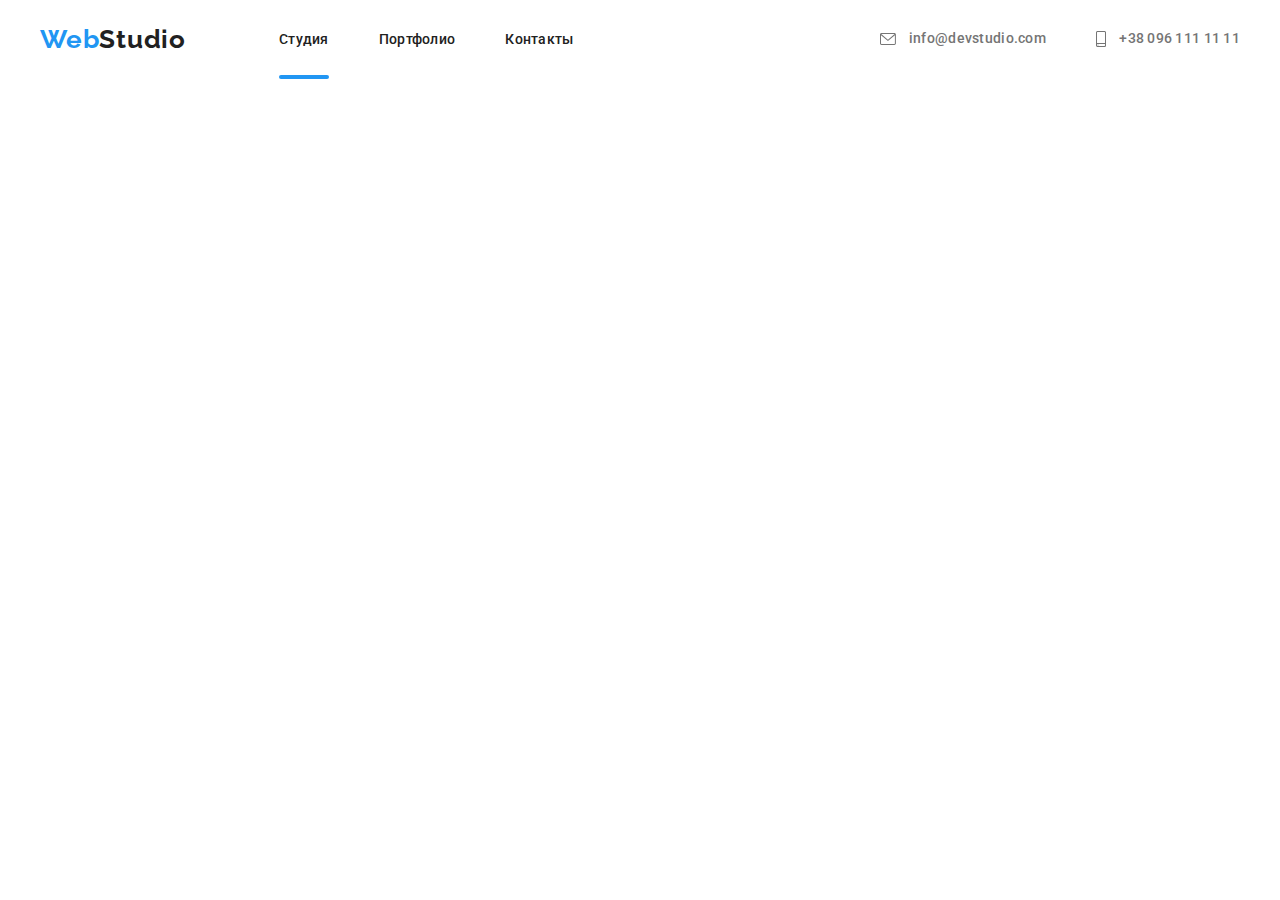
==== index.html @ f962532e "add components" ====
<!DOCTYPE html>
<html lang="en">

<head>
    <meta charset="UTF-8">
    <meta name="viewport" content="width=device-width, initial-scale=1.0">
    <link rel="stylesheet" href="./css/main.min.css">
    <link rel="preconnect" href="https://fonts.gstatic.com">
    <link
        href="https://fonts.googleapis.com/css2?family=Montserrat:wght@400;500;600;700;800&family=Roboto:wght@400;500;700&display=swap"
        rel="stylesheet">
    <link
        href="https://fonts.googleapis.com/css2?family=Montserrat:wght@400;500;600;700;800&family=Raleway:wght@700&family=Roboto:wght@400;500;700&display=swap"
        rel="stylesheet">
    <title>home-work-7</title>
</head>

<body>
    <header>
        <div class="header-box">
            <nav class="menu">
                <a class="logo-link list" href="#">
                    <span>Web</span><span class="header">Studio</span>
                </a>
                <ul class="nav-list list">
                    <li class="item curent"><a class="nav-item list curent" href="#">Студия</a></li>
                    <li class="item"><a class="nav-item list" href="./portfolio.html">Портфолио</a></li>
                    <li class="item"><a class="nav-item list" href="">Контакты</a></li>
                </ul>
            </nav>
            <address>
                <ul class="address list">
                    <li class="item">
                        <a class="address-item list " href="mailto:info@devstudio.com">
                            <svg class="icon-address mail">
                                <use href="./images/icons/symbol-defs.svg#icon-envelope"></use>
                            </svg>
                            info@devstudio.com
                        </a>
                    </li>
                    <li class="item">
                        <a class="address-item list" href="tel:+380961111111">
                            <svg class="icon-address tell">
                                <use href="./images/icons/symbol-defs.svg#icon-smartphone">
                                </use>
                            </svg>
                            +38 096 111 11 11 </a>
                    </li>
                </ul>
            </address>
        </div>
    </header>
    <main>
        <!--герой-->
        <!-- <section class="hero">
            <h1 class="hero-title">Эффективные решения <br>
                для вашего бизнеса</h1>
            <button class="hero-btn btn" data-modal-open>Заказать услугу</button>
            <div class="backdrop is-hidden" data-modal>
                <div class="modal">
                    <button class="close" data-modal-close>
                        <svg>
                            <use href="./images/icons/symbol-defs.svg#icon-close"></use>
                        </svg>
                    </button>
                    <div class="form-box">
                        <h2> Оставьте свои данные, мы вам перезвоним </h2>
                        <div class="inputs">
                            <form action=" " method="post">
                                <label class="intut-data" for="name">
                                    <span class="intyt-name-h">Имя</span>
                                    <input class="text-data" type="text" name="name" placeholder=" " id="name" />
                                    <svg class="form-icon" widht="18" height="18">
                                        <use href="./images/icons/symbol-defs.svg#icon-person-black"></use>
                                    </svg>
                                </label>
                                <label class="intut-data" for="phone">
                                    <span class="intyt-name-h">Телефон</span>
                                    <input class="text-data" type="tel" name="phone" placeholder=" " id="phone" />
                                    <svg class="form-icon" widht="18" height="18">
                                        <use href="./images/icons/symbol-defs.svg#icon-phone-black"></use>
                                    </svg>
                                </label>
                                <label class="intut-data" for="email">
                                    <span class="intyt-name-h">Почта</span>
                                    <input class="text-data" type="email" name="email" placeholder="" id="email" />
                                    <svg class="form-icon" widht="18" height="18">
                                        <use href="./images/icons/symbol-defs.svg#icon-email-black"></use>
                                    </svg>
                                </label>
                                <span class="intyt-name-h">Комментарий</span>
                                <textarea class="comment" name="comment" rows="5"
                                    placeholder="Введите текст"></textarea>
                        </div>
                        <div class="license">
                            <label for="contract">
                                <input class="checkbox-input" id="contract" name="contract" type="checkbox"
                                    value="contract" />
                                <svg class="checkbox-svg" widht="16" height="15">
                                    <use href=./images/icons/symbol-defs.svg#icon-checkbox></use>
                                </svg>
                                <span>Соглашаюсь с рассылкой и принимаю <a class="link-contract" href="#">Условия
                                        договора</a></span>
                            </label>
                        </div>
                        </form>
                    </div>
                    <button class="form-btn btn" type="submit">Отправить</button>
                </div>
            </div>
        </section> -->
        <!--Особенности-->
        <!-- <section class="advantages">
            <div class="container">
                <h2 class="visually-hidden"> Особенности</h2>
                <ul class="advantages-list list ">
                    <li class="advantages-item icon-antenna">
                        <h3>Внимание к деталям</h3>
                        <p>Идейные соображения, а также начало повседневной работы по формированию позиции.</p>
                    </li>
                    <li class="advantages-item icon-clock">
                        <h3>Пунктуальность</h3>
                        <p>Задача организации, в особенности же рамки и место обучения кадров влечет за собой.
                        </p>
                    </li>
                    <li class="advantages-item icon-diagram">
                        <h3>Планирование</h3>
                        <p>Равным образом консультация с широким активом в значительной степени обуславливает.
                        </p>
                    </li>
                    <li class="advantages-item icon-astronaut">
                        <h3>Современные технологии</h3>
                        <p>Значимость этих проблем настолько очевидна, что реализация плановых заданий.</p>
                    </li>
                </ul>
            </div>
        </section> -->
        <!--Чем мы занимаемся-->
        <!-- <section>
            <h2 class="section-h">Чем мы занимаемся</h2>
            <div class="container">
                <ul class="about-list list  ">
                    <li class="item">
                        <img src="./images/box1.jpg" width="370" alt="images1">
                        <div class="about-txt">
                            <h3>Десктопные приложения</h3>
                        </div>
                    </li>
                    <li class="item">
                        <img src="./images/box2.jpg" width="370" alt="images2">
                        <div class="about-txt">
                            <h3>Мобильные приложения</h3>
                        </div>
                    </li>
                    <li class="item">
                        <img src="./images/box3.jpg" width="370" alt="images3">
                        <div class="about-txt">
                            <h3>Дизайнерские решения</h3>
                        </div>
                    </li>
                </ul>
            </div>
        </section> -->
        <!-- наша команда -->
        <!-- <section class="team">
            <h2 class="section-h">Наша команда</h2>
            <div class="container">
                <ul class="team-list list">
                    <li class="team-card ">
                        <div class="trumb">
                            <img src="./images/img(6).jpg" alt="photo">
                        </div>
                        <div class="card-des">
                            <h3>Игорь Демьяненко</h3>
                            <p>Product Designer</p>
                            <ul class="social list">
                                <li class="social-item">
                                    <a class="social-link" href="#">
                                        <svg class="social-icon">
                                            <use href=" ./images/icons/symbol-defs.svg#icon-insta">
                                            </use>
                                        </svg>
                                    </a>
                                </li>
                                <li class="social-item">
                                    <a class="social-link" href="#">
                                        <svg class="social-icon" width="20" height="20">
                                            <use href=" ./images/icons/symbol-defs.svg#icon-twitter">
                                            </use>
                                        </svg>
                                    </a>
                                </li>
                                <li class="social-item">
                                    <a class="social-link" href="#">
                                        <svg class="social-icon" width="20" height="20">
                                            <use href=" ./images/icons/symbol-defs.svg#icon-fb">
                                            </use>
                                        </svg>
                                    </a>
                                </li>
                                <li class="social-item">
                                    <a class="social-link" href="#">
                                        <svg class="social-icon" width="20" height="20">
                                            <use href="./images/icons/symbol-defs.svg#icon-in">
                                            </use>
                                        </svg>
                                    </a>
                                </li>
                            </ul>
                        </div>
                    </li>
                    <li class="team-card">
                        <div class="trumb">
                            <img src=" ./images/img(5).jpg " width="270" alt="photo">
                        </div>
                        <div class="card-des">
                            <h3>Ольга Репина</h3>
                            <p>Frontend Developer</p>
                            <ul class="social list">
                                <li class="social-item">
                                    <a class="social-link" href="#">
                                        <svg class="social-icon" width="20" height="20">
                                            <use href=" ./images/icons/symbol-defs.svg#icon-insta">
                                            </use>
                                        </svg>
                                    </a>
                                </li>
                                <li class="social-item">
                                    <a class="social-link" href="#">
                                        <svg class="social-icon" width="20" height="20">
                                            <use href="./images/icons/symbol-defs.svg#icon-twitter">
                                            </use>
                                        </svg>
                                    </a>
                                </li>
                                <li class="social-item">
                                    <a class="social-link" href="#">
                                        <svg class="social-icon" width="20" height="20">
                                            <use href="./images/icons/symbol-defs.svg#icon-fb">
                                            </use>
                                        </svg>
                                    </a>
                                </li>
                                <li class="social-item">
                                    <a class="social-link" href="#">
                                        <svg class="social-icon" width="20" height="20">
                                            <use href=" ./images/icons/symbol-defs.svg#icon-in">
                                            </use>
                                        </svg>
                                    </a>
                                </li>
                            </ul>
                        </div>
                    </li>
                    <li class="team-card">
                        <div class="trumb">
                            <img src=" ./images/img(4).jpg" width="270" alt="photo">
                        </div>
                        <div class="card-des">
                            <h3>Николай Тарасов</h3>
                            <p>Marketing</p>
                            <ul class="social list">
                                <li class="social-item">
                                    <a class="social-link" href="#">
                                        <svg class="social-icon" width="20" height="20">
                                            <use href=" ./images/icons/symbol-defs.svg#icon-insta">
                                            </use>
                                        </svg>
                                    </a>
                                </li>
                                <li class="social-item">
                                    <a class="social-link" href="#">
                                        <svg class="social-icon" width="20" height="20">
                                            <use href="./images/icons/symbol-defs.svg#icon-twitter">
                                            </use>
                                        </svg>
                                    </a>
                                </li>
                                <li class="social-item">
                                    <a class="social-link" href="#">
                                        <svg class="social-icon" width="20" height="20">
                                            <use href="./images/icons/symbol-defs.svg#icon-fb">
                                            </use>
                                        </svg>
                                    </a>
                                </li>
                                <li class="social-item">
                                    <a class="social-link" href="#">
                                        <svg class="social-icon" width="20" height="20">
                                            <use href=" ./images/icons/symbol-defs.svg#icon-in">
                                            </use>
                                        </svg>
                                    </a>
                                </li>
                            </ul>
                        </div>
                    </li>
                    <li class="team-card">
                        <div class="trumb">
                            <img src=" ./images/img(3).jpg" width="270" alt="photo">
                        </div>
                        <div class="card-des">
                            <h3>Михаил Ермаков</h3>
                            <p>UI Designer</p>
                            <ul class="social list">
                                <li class="social-item">
                                    <a class="social-link" href="#">
                                        <svg class="social-icon" width="20" height="20">
                                            <use href=" ./images/icons/symbol-defs.svg#icon-insta">
                                            </use>
                                        </svg>
                                    </a>
                                </li>
                                <li class="social-item">
                                    <a class="social-link" href="#">
                                        <svg class="social-icon" width="20" height="20">
                                            <use href=" ./images/icons/symbol-defs.svg#icon-twitter">
                                            </use>
                                        </svg>
                                    </a>
                                </li>
                                <li class="social-item">
                                    <a class="social-link" href="#">
                                        <svg class="social-icon" width="20" height="20">
                                            <use href=" ./images/icons/symbol-defs.svg#icon-fb">
                                            </use>
                                        </svg>
                                    </a>
                                </li>
                                <li class="social-item">
                                    <a class="social-link" href="#">
                                        <svg class="social-icon" width="20" height="20">
                                            <use href=" ./images/icons/symbol-defs.svg#icon-in">
                                            </use>
                                        </svg>
                                    </a>
                                </li>
                            </ul>
                        </div>
                    </li>
                </ul>
            </div>
        </section>
        <section class="regular-clients">
            <h2>Постоянные клиенты</h2>
            <ul class="clients list">
                <li class="client">
                    <a class="clients-logo item" href=#>
                        <svg class="clients-icon" width="44.27" height="49.23">
                            <use href=" ./images/icons/symbol-defs.svg#icon-logo1" widht=""></use>
                        </svg>
                    </a>
                </li>
                <li class="client">
                    <a class="clients-logo item" href=#>
                        <svg class="clients-icon" width="40" height="52">
                            <use href=" ./images/icons/symbol-defs.svg#icon-logo2" widht=""></use>
                        </svg>
                    </a>
                </li>
                <li class="client">
                    <a class="clients-logo item" href=#>
                        <svg class="clients-icon" width="41" height="42.6">
                            <use href=" ./images/icons/symbol-defs.svg#icon-logo3" widht=""></use>
                        </svg>
                    </a>
                </li>
                <li class="client">
                    <a class=" clients-logo item" href=#>
                        <svg class="clients-icon" width="79.66" height="42.02">
                            <use href=" ./images/icons/symbol-defs.svg#icon-logo4" widht=""></use>
                        </svg>
                    </a>
                </li>
                <li class="client">
                    <a class=" clients-logo item" href=#>
                        <svg class="clients-icon" width="59" height="47">
                            <use href=" ./images/icons/symbol-defs.svg#icon-logo5" widht=""></use>
                        </svg>
                    </a>
                </li>
                <li class="client">
                    <a class=" clients-logo item" href=#>
                        <svg class="clients-icon" width="88.48" height="45.44">
                            <use href=" ./images/icons/symbol-defs.svg#icon-logo6" widht=""></use>
                        </svg>
                    </a>
                </li>
            </ul>
        </section> -->
    </main>
    <!-- <footer>
        <div class="content">
            <div class="logo-addres">
                <a class="logo-link footer-logo list" href="#">
                    <span>Web</span><span class="footer">Studio</span>
                </a>
                <address>
                    <ul class="contacts">
                        <li class="contacts-list list">г. Киев, пр-т Леси Украинки, 26</li>
                        <li class="contacts-list list">
                            <a class="contacts-item list" href="mailto:info@devstudio.com">info@devstudio.com
                            </a>
                        </li>
                        <li class="contacts-list list">
                            <a class="contacts-item list" href="tel:+380961111111"> +38 096 111 11 11 </a>
                        </li>
                    </ul>
                </address>
            </div>
            <div class="join">
                <h3 class="join-title">присоединяйтесь</h3>
                <ul class="social item">
                    <li class="social-item insta">
                        <a class="footer-icon" href="#">
                            <svg class="icon">
                                <use href=" ./images/icons/symbol-defs.svg#icon-insta">
                                </use>
                            </svg>
                        </a>
                    </li>
                    <li class="social-item twitter">
                        <a class="footer-icon" href="#">
                            <svg class="icon">
                                <use href=" ./images/icons/symbol-defs.svg#icon-twitter">
                                </use>
                            </svg>
                        </a>
                    </li>
                    <li class="social-item fb">
                        <a class="footer-icon" href="#">
                            <svg class="icon">
                                <use href=" ./images/icons/symbol-defs.svg#icon-fb">
                                </use>
                            </svg>
                        </a>
                    </li>
                    <li class="social-item in">
                        <a class="footer-icon" href="#">
                            <svg class="icon">
                                <use href=" ./images/icons/symbol-defs.svg#icon-in">
                                </use>
                            </svg>
                        </a>
                    </li>
                </ul>
            </div>
            <div class="subscription-form">
                <h3 class="subscription-h">Подпишитесь на рассылку</h3>
                <form class="subscription" action=" " method="post">
                    <label for="subscription" name="email">
                        <input class="subscription-input" type="email" name="email" placeholder="E-mail"
                            id="subscription">
                    </label>
                    <button class="subscription-btn btn" type="submit">
                        Отправить
                        <svg class="icon-send">
                            <use href="./images/icons/symbol-defs.svg#icon-send"></use>
                        </svg>
                    </button>
                </form>
            </div>
    </footer> -->


    <script src="./js/modal.js"></script>

</body>

</html>
---- css/main.min.css ----
/*! modern-normalize v1.0.0 | MIT License | https://github.com/sindresorhus/modern-normalize */*,*::before,*::after{-webkit-box-sizing:border-box;box-sizing:border-box}h1,h2,h3,p{padding:0;margin:0}:root{-moz-tab-size:4;-o-tab-size:4;tab-size:4}html{line-height:1.15;-webkit-text-size-adjust:100%}ul{margin:0;padding:0}a{margin:0;text-decoration:none}body{margin:0}body{font-family:system-ui,-apple-system,"Segoe UI",Roboto,Helvetica,Arial,sans-serif,"Apple Color Emoji","Segoe UI Emoji"}hr{height:0;color:inherit}abbr[title]{-webkit-text-decoration:underline dotted;text-decoration:underline dotted}b,strong{font-weight:bolder}code,kbd,samp,pre{font-family:ui-monospace, SFMono-Regular, Consolas, 'Liberation Mono', Menlo, monospace;font-size:1em}small{font-size:80%}sub,sup{font-size:75%;line-height:0;position:relative;vertical-align:baseline}sub{bottom:-0.25em}sup{top:-0.5em}table{text-indent:0;border-color:inherit}button,input,optgroup,select,textarea{font-family:inherit;font-size:100%;line-height:1.15;margin:0}button,select{text-transform:none}button,[type='button'],[type='reset'],[type='submit']{-webkit-appearance:button}::-moz-focus-inner{border-style:none;padding:0}:-moz-focusring{outline:1px dotted ButtonText}:-moz-ui-invalid{box-shadow:none}legend{padding:0}progress{vertical-align:baseline}::-webkit-inner-spin-button,::-webkit-outer-spin-button{height:auto}[type='search']{-webkit-appearance:textfield;outline-offset:-2px}::-webkit-search-decoration{-webkit-appearance:none}::-webkit-file-upload-button{-webkit-appearance:button;font:inherit}summary{display:list-item}.visually-hidden{position:absolute;width:1px;height:1px;margin:-1px;border:0;padding:0;white-space:nowrap;-webkit-clip-path:inset(100%);clip-path:inset(100%);clip:rect(0 0 0 0);overflow:hidden}@font-face{font-family:'Raleway', sans-serif;src:url('href="https://fonts.googleapis.com/css2?family=Raleway:wght@700&display=swap');font-style:normal;font-weight:700}@font-face{font-family:'Roboto', sans-serif;src:url("https://fonts.googleapis.com/css2?family=Roboto&display=swap");font-style:normal;font-weight:400}@font-face{font-family:'Roboto', sans-serif;src:url("https://fonts.googleapis.com/css2?family=Roboto:wght@700&display=swap");font-style:normal;font-weight:700}@font-face{font-family:'Roboto', sans-serif;src:url("https://fonts.googleapis.com/css2?family=Roboto:wght@900&display=swap");font-style:normal;font-weight:900}.logo-link{display:block;font-family:'Raleway', sans-serif;font-weight:700;font-size:26px;line-height:1.19;letter-spacing:0.03em}.header-box,.menu,.address li,.client,.clients-logo,.header-box-p{display:-webkit-box;display:-ms-flexbox;display:flex;-webkit-box-align:center;-ms-flex-align:center;align-items:center}.hero .hero-btn,.subscription-btn{font:roboto;background-color:#2196F3;color:#fff;border:1px solid #2196F3;border-radius:4px;padding:10px 32px;height:50px;-webkit-box-shadow:0px 4px 4px rgba(0,0,0,0.2);box-shadow:0px 4px 4px rgba(0,0,0,0.2);font-weight:bold;font-size:16px;line-height:1.875;letter-spacing:0.06em}.section-h,.regular-clients h2{font-family:Roboto;font-style:normal;font-weight:700;font-size:36px;line-height:1.167;letter-spacing:0.03em}.advantages-item h3,.about-txt h3,.subscription-h{font-family:Roboto;font-style:normal;font-weight:700;font-size:14px;line-height:1.143;letter-spacing:0.03em}.advantages-item p,.contacts,.contacts a{font-family:Roboto;font-weight:400;font-size:14px;line-height:1.72;letter-spacing:0.03em}.filter,.filter-btn.anchor{font-style:normal;font-weight:500;font-size:16px;line-height:1.625;letter-spacing:0.03em}.logo-link span{color:#2196F3}.logo-link .header{color:#212121;margin:0px}.footer-logo{margin-bottom:20px}.footer-logo .footer{color:#fff}body{color:#757575;font-family:'Roboto', sans-serif;list-style:none;text-decoration:none}.list,.nav-item{list-style:none;text-decoration:none}.container{display:-webkit-box;display:-ms-flexbox;display:flex;width:1200px;padding-right:15px;padding-left:15px;-webkit-box-pack:center;-ms-flex-pack:center;justify-content:center;margin:0 auto;padding-bottom:94px}.header-box{-webkit-box-pack:justify;-ms-flex-pack:justify;justify-content:space-between;width:1200px;margin:0 auto}.menu{-ms-flex-pack:distribute;justify-content:space-around}.nav-list{display:-webkit-box;display:-ms-flexbox;display:flex;margin-left:93px}.nav-list .item.curent ::after{content:"";width:inherit;height:4px;background:#2196F3;border-radius:2px;display:-webkit-box;display:-ms-flexbox;display:flex;margin-top:27px}.nav-list .item+.item{margin-left:50px}.nav-item{display:block;padding-top:32px;font-size:14px;font-weight:500;line-height:1.14;letter-spacing:0.02em;color:#212121;-webkit-transition-property:color;transition-property:color;-webkit-transition-duration:250ms;transition-duration:250ms;-webkit-transition-timing-function:cubic-bezier(0.4, 0, 0.2, 1);transition-timing-function:cubic-bezier(0.4, 0, 0.2, 1);-webkit-transition-delay:0;transition-delay:0}.nav-item:hover,.nav-item:focus{color:#2196F3}.address{display:-webkit-box;display:-ms-flexbox;display:flex;margin-left:auto}.address a{font-family:Roboto;font-style:normal;font-weight:500;font-size:14px;line-height:1.142px;letter-spacing:0.02em;color:#757575;-webkit-transition-property:color;transition-property:color;-webkit-transition-duration:250ms;transition-duration:250ms;-webkit-transition-timing-function:cubic-bezier(0.4, 0, 0.2, 1);transition-timing-function:cubic-bezier(0.4, 0, 0.2, 1);-webkit-transition-delay:0;transition-delay:0}.address .item:not(:last-child){margin-right:50px}.address-item:hover,.address-item:focus,.address-item:hover svg,.address-item:focus svg{color:#2196F3;fill:#2196F3}.icon-address{display:inline-block;vertical-align:middle;margin-right:10px;fill:#757575;-webkit-transition-property:color, -webkit-transform;transition-property:color, -webkit-transform;transition-property:color, transform;transition-property:color, transform, -webkit-transform;-webkit-transition-duration:250ms;transition-duration:250ms;-webkit-transition-timing-function:cubic-bezier(0.4, 0, 0.2, 1);transition-timing-function:cubic-bezier(0.4, 0, 0.2, 1);-webkit-transition-delay:0;transition-delay:0}.mail{width:16px;height:12px}.tell{width:10px;height:16px}.hero{text-align:center;justify-items:center;padding-top:200px;padding-bottom:200px;max-width:1600px;margin:0 auto;background-color:#2F303A;color:#fff;background-image:-webkit-gradient(linear, left top, right top, from(rgba(47,48,58,0.4)), to(rgba(47,48,58,0.4))),url(../images/hero.jpg);background-image:linear-gradient(to right, rgba(47,48,58,0.4), rgba(47,48,58,0.4)),url(../images/hero.jpg);background-repeat:no-repeat;background-size:cover;background-position:center}.hero-title{font-weight:900;font-size:44px;margin-bottom:30px;line-height:1.36;letter-spacing:0.06em;text-transform:uppercase}.hero .hero-btn{-webkit-transition-property:-webkit-box-shadow;transition-property:-webkit-box-shadow;transition-property:box-shadow;transition-property:box-shadow, -webkit-box-shadow;-webkit-transition-duration:250ms;transition-duration:250ms;-webkit-transition-timing-function:cubic-bezier(0.4, 0, 0.2, 1);transition-timing-function:cubic-bezier(0.4, 0, 0.2, 1);-webkit-transition-delay:0;transition-delay:0}.hero .hero-btn:focus,.hero .hero-btn:hover{font:roboto;background-color:#fff;color:#2196F3;border:1px solid #fff;cursor:pointer;-webkit-box-shadow:0px 4px 4px rgba(0,0,0,0.15);box-shadow:0px 4px 4px rgba(0,0,0,0.15)}.backdrop{position:fixed;top:0%;left:0%;width:100%;height:100%;background-color:rgba(0,0,0,0.2)}.backdrop.is-hidden{opacity:0;pointer-events:none}.modal{position:absolute;top:50%;left:50%;-webkit-transform:translate(-50%, -50%);transform:translate(-50%, -50%);width:528px;height:581px;background-color:#fff}.close{display:-webkit-box;display:-ms-flexbox;display:flex;width:30px;height:30px;margin-top:8px;margin-right:8px;margin-left:auto;border:1px solid #F5F4FA;border-radius:50%;background-color:transparent}.close svg{-webkit-box-pack:center;-ms-flex-pack:center;justify-content:center;margin:auto;width:16px;height:16px;fill:#2F303A}.close:hover svg,.close:focus svg{fill:#2196F3;cursor:pointer}.form-box h2{text-align:center;color:#212121;font-size:20px;line-height:1.15}.form-box{margin-top:2px;margin-right:40px;margin-bottom:30px;margin-left:40px;color:#757575}.inputs{margin-top:22px;margin-bottom:10px}.intut-data{display:-webkit-box;display:-ms-flexbox;display:flex;-webkit-box-orient:vertical;-webkit-box-direction:normal;-ms-flex-direction:column;flex-direction:column;margin-bottom:10px;position:relative}.intut-data svg{position:absolute;fill:#212121;bottom:13.5px;left:12px;width:18px;height:18px}.intyt-name-h{display:block;text-align:start;margin-bottom:4px;font-size:12px;line-height:1.167;letter-spacing:0.01em}.text-data{padding-top:12px;padding-bottom:12px;padding-left:42px;cursor:pointer;font-size:16px;border:1px solid rgba(33,33,33,0.2);border-radius:4px;-webkit-transition-duration:250ms;transition-duration:250ms;-webkit-transition-timing-function:cubic-bezier(0.4, 0, 0.2, 1);transition-timing-function:cubic-bezier(0.4, 0, 0.2, 1)}.text-data:focus,.text-data:hover,.comment:focus,.comment:hover{border-color:#2196F3;outline:none;cursor:pointer;-webkit-transition-duration:250ms;transition-duration:250ms;-webkit-transition-timing-function:cubic-bezier(0.4, 0, 0.2, 1);transition-timing-function:cubic-bezier(0.4, 0, 0.2, 1)}.text-data:focus+.form-icon{fill:#2196F3}.comment{cursor:pointer;font-size:16px;border:1px solid rgba(33,33,33,0.2);border-radius:4px;color:#757575;width:448px;padding:12px 16px;resize:none;-webkit-transition-duration:250ms;transition-duration:250ms;-webkit-transition-timing-function:cubic-bezier(0.4, 0, 0.2, 1);transition-timing-function:cubic-bezier(0.4, 0, 0.2, 1)}.licenz{color:#757575}.contract{-webkit-box-pack:start;-ms-flex-pack:start;justify-content:start;font-size:14px;line-height:1.714;letter-spacing:0.03em}.checkbox-input{-webkit-appearance:none;-moz-appearance:none;appearance:none;position:absolute}.link-contract{color:#2196F3;-webkit-text-decoration-color:#2196F3;text-decoration-color:#2196F3}.checkbox-svg{display:inline-block;width:15px;height:15px}.checkbox-input:checked+.checkbox-svg{background-color:#2196F3;border-color:transparent}.form-btn{padding:10px 55px;font-weight:bold;font-size:16px;line-height:1.875;color:#fff;background-color:#2196F3;border-color:#2196F3;-webkit-box-shadow:0px 4px 4px rgba(0,0,0,0.15);box-shadow:0px 4px 4px rgba(0,0,0,0.15);border-radius:4px}.advantages{margin-left:auto;margin-right:auto;padding-top:94px;padding-bottom:94px}.advantages-list{display:-webkit-box;display:-ms-flexbox;display:flex;-ms-flex-pack:distribute;justify-content:space-around}.advantages-list li:not(:last-child){margin-right:30px}.advantages-item{display:block}.advantages-item h3{text-transform:uppercase;color:#212121;margin:0;margin-bottom:10px}.advantages-item p{margin:0}.advantages-item::before{display:block;height:120px;content:'';background:#F5F4FA;background-repeat:no-repeat;background-size:contain;background-position:center;border-radius:4px;margin-bottom:30px;background-size:70px}.icon-antenna::before{background-image:url(../images/icons/antenna.svg)}.icon-clock::before{background-image:url(../images/icons/clock.svg)}.icon-diagram::before{background-image:url(../images/icons/diagram.svg)}.icon-astronaut::before{background-image:url(../images/icons/astronaut.svg)}.section-h{text-align:center;color:#212121}.about-list{display:-webkit-box;display:-ms-flexbox;display:flex}.about-list .item{position:relative}.about-list .item:not(:last-child){margin-right:30px}.about-txt{display:-webkit-box;display:-ms-flexbox;display:flex;position:absolute;-webkit-box-align:center;-ms-flex-align:center;align-items:center;background:rgba(47,48,58,0.8);bottom:0px;right:0;-webkit-transform:translateY(-4px);transform:translateY(-4px);width:100%;height:70px;-webkit-box-pack:center;-ms-flex-pack:center;justify-content:center;color:#fff}.about-txt h3{display:block;width:100%;text-align:center;text-transform:uppercase}.team{background-color:#F5F4FA;padding-top:94px}.team-list{display:-webkit-box;display:-ms-flexbox;display:flex}.team-card{width:270px;margin-right:30px;background-color:#fff;-webkit-box-shadow:0px 1px 3px rgba(0,0,0,0.12),0px 1px 1px rgba(0,0,0,0.14),0px 2px 1px rgba(0,0,0,0.2);box-shadow:0px 1px 3px rgba(0,0,0,0.12),0px 1px 1px rgba(0,0,0,0.14),0px 2px 1px rgba(0,0,0,0.2);border-radius:5px}.trumb{position:relative;height:260px;width:100%}.trumb>img{display:block;width:100%;height:100%;margin:0px}.card-des>h3{font-weight:500;font-size:16px;line-height:1.187;letter-spacing:0.03em;color:#212121;margin:0;margin-bottom:10px;text-align:center}.card-des p{font-size:16px;line-height:1.1875;text-align:center;letter-spacing:0.03em;color:#757575}.card-des{border-right:1px solid 3 transparent;padding-top:30px;border-bottom:1px solid transparent;border-left:1px solid transparent;border-right:1px solid transparent;border-radius:5px}.social{list-style:none;display:-webkit-box;display:-ms-flexbox;display:flex;margin:16px 32px 30px 32px}.social-item{display:-webkit-box;display:-ms-flexbox;display:flex}.social-link{display:-webkit-box;display:-ms-flexbox;display:flex;-webkit-box-pack:center;-ms-flex-pack:center;justify-content:center;-webkit-box-align:center;-ms-flex-align:center;align-items:center;width:44px;height:44px;border-radius:50%;background:#fff;margin-right:10px;-webkit-transition-property:background;transition-property:background;-webkit-transition-duration:250ms;transition-duration:250ms;-webkit-transition-timing-function:cubic-bezier(0.4, 0, 0.2, 1);transition-timing-function:cubic-bezier(0.4, 0, 0.2, 1);-webkit-transition-delay:0;transition-delay:0}.social-icon{display:block;-webkit-box-align:center;-ms-flex-align:center;align-items:center;height:20px;width:20px;fill:#AFB1B8;background-position:center}.social-link:hover,.social-link:focus,.social-link:hover svg,.social-link:focus svg{background:#2196F3;fill:#fff}.regular-clients{width:1200px;padding-right:15px;padding-left:15px;padding-top:94px;-webkit-box-pack:center;-ms-flex-pack:center;justify-content:center;margin:0 auto;padding-bottom:94px}.regular-clients h2{line-height:1.1719;text-align:center;color:#212121;margin-bottom:50px}.clients{display:-webkit-box;display:-ms-flexbox;display:flex}.client{-webkit-box-pack:center;-ms-flex-pack:center;justify-content:center;width:calc((100% - 150px) / 6);height:90px;border:1px solid #AFB1B8;border-radius:4px;margin-right:30px}.client :last-child{margin-right:0px}.clients-logo{-webkit-box-pack:center;-ms-flex-pack:center;justify-content:center;width:170px;height:90px;fill:#AFB1B8;-webkit-transition-property:fill;transition-property:fill;-webkit-transition-duration:250ms;transition-duration:250ms;-webkit-transition-timing-function:cubic-bezier(0.4, 0, 0.2, 1);transition-timing-function:cubic-bezier(0.4, 0, 0.2, 1);-webkit-transition-delay:0;transition-delay:0}.client:hover,.client:focus,.client:hover svg,.client:focus svg{border-color:#2196F3;fill:#2196F3}footer{background-color:#2F303A}.content{display:-webkit-box;display:-ms-flexbox;display:flex;width:1200px;padding:0 15px;margin:0 auto;-ms-flex-pack:distribute;justify-content:space-around;-webkit-box-align:baseline;-ms-flex-align:baseline;align-items:baseline}.logo-addres{display:block;padding-top:50px}.contacts{color:#fff;font-style:normal;padding-bottom:60px}.contacts a{color:rgba(255,255,255,0.6);font-style:normal;margin-bottom:9px}.contacts-list{margin-bottom:9px}.address-item :last-child{margin-bottom:0px}.join{-ms-flex-pack:distribute;justify-content:space-around;-webkit-box-align:left;-ms-flex-align:left;align-items:left}.join-title{text-align:center;font-family:Roboto;font-style:normal;font-weight:bold;font-size:14px;line-height:1.1429;letter-spacing:0.03em;text-transform:uppercase;color:#fff;margin-bottom:20px}.join .social{list-style:none;display:-webkit-box;display:-ms-flexbox;display:flex;-ms-flex-pack:distribute;justify-content:space-around}.footer-icon{display:-webkit-box;display:-ms-flexbox;display:flex;-webkit-box-pack:center;-ms-flex-pack:center;justify-content:center;-webkit-box-align:center;-ms-flex-align:center;align-items:center;width:44px;height:44px;border-radius:50%;background-color:rgba(255,255,255,0.1);margin-right:10px;-webkit-transition-property:background;transition-property:background;-webkit-transition-duration:250ms;transition-duration:250ms;-webkit-transition-timing-function:cubic-bezier(0.4, 0, 0.2, 1);transition-timing-function:cubic-bezier(0.4, 0, 0.2, 1);-webkit-transition-delay:0;transition-delay:0}.footer-icon:hover,.footer-icon:focus{background:#2196F3}.icon{width:20px;height:20px;display:-webkit-box;display:-ms-flexbox;display:flex;fill:#fff}.subscription-form{display:block}.subscription{display:-webkit-box;display:-ms-flexbox;display:flex;position:relative}.subscription-h{text-transform:uppercase;margin-bottom:20px;color:#fff}.subscription-input{display:-webkit-box;display:-ms-flexbox;display:flex;width:358px;height:50px;margin-right:12px;padding-left:16px;background-color:#2F303A;font-weight:normal;font-size:16px;line-height:20px;color:rgba(255,255,255,0.6);border:1px solid rgba(255,255,255,0.3);-webkit-box-sizing:border-box;box-sizing:border-box;-webkit-filter:drop-shadow(0px 4px 4px rgba(0,0,0,0.15));filter:drop-shadow(0px 4px 4px rgba(0,0,0,0.15));border-radius:4px}.subscription-btn{display:-webkit-inline-box;display:-ms-inline-flexbox;display:inline-flex;text-align:center;padding-left:28px;padding-right:28px;-webkit-box-shadow:0px 4px 4px rgba(0,0,0,0.15);box-shadow:0px 4px 4px rgba(0,0,0,0.15)}.icon-send{width:24px;height:24px;margin-left:10px}.header-box-p{-webkit-box-pack:justify;-ms-flex-pack:justify;justify-content:space-between;width:1200px;border-bottom:1px solid #F5F4FA;margin:0 auto}.portfolio{display:-webkit-box;display:-ms-flexbox;display:flex;-webkit-box-pack:center;-ms-flex-pack:center;justify-content:center;width:1200px;padding-top:94px;padding-bottom:94px;margin:0 auto;-ms-flex-wrap:wrap;flex-wrap:wrap}.filter{display:-webkit-box;display:-ms-flexbox;display:flex;-webkit-box-pack:center;-ms-flex-pack:center;justify-content:center;margin-bottom:34px;color:#212121}.filter-item{display:block;margin-right:8px;border-radius:4px;color:#212121;background-color:#F5F4FA}.filter-btn.anchor{color:#212121;background-color:#F5F4FA;border:1px solid #F5F4FA;border-radius:4px;padding:6px 22px;text-align:center}.filter-btn:hover,.filter-btn:focus{color:#fff;background-color:#2196F3;border:1px solid #2196F3;cursor:pointer;-webkit-box-shadow:0px 4px 4px rgba(0,0,0,0.15);box-shadow:0px 4px 4px rgba(0,0,0,0.15)}.filter .filter-btn :not(:last-child){margin-right:8px}.examples{display:-webkit-box;display:-ms-flexbox;display:flex;-ms-flex-wrap:wrap;flex-wrap:wrap;margin-right:auto;margin-left:auto;width:1200px;padding-top:34px;padding-bottom:94px}.examples .examples-card:not(:nth-child(3n)){margin-right:30px}.examples .examples-card:nth-child(n+3){margin-bottom:30px}.examples-card{display:block;position:relative;width:370px;margin-bottom:30px;border:1px solid #F5F4FA}.examples-card:hover,.examples-card:focus{-webkit-box-shadow:0px 1px 1px rgba(0,0,0,0.12),0px 4px 4px rgba(0,0,0,0.06),1px 4px 6px rgba(0,0,0,0.16);box-shadow:0px 1px 1px rgba(0,0,0,0.12),0px 4px 4px rgba(0,0,0,0.06),1px 4px 6px rgba(0,0,0,0.16)}.examples-photo{position:relative;overflow:hidden}.card-txt{padding-top:20px;padding-bottom:20px;padding-right:24px;padding-left:24px}.card-txt h3{font-weight:700;font-size:18px;line-height:2;letter-spacing:0.06em;color:#212121}.card-link{font-weight:400;font-size:16px;line-height:1.875;letter-spacing:0.03em;color:#757575}.overlay{position:absolute;display:-webkit-box;display:-ms-flexbox;display:flex;width:100%;height:100%;top:0%;left:0%;text-align:center;opacity:0;padding:63px 24px;background-color:#2196F3;color:#fff;font-size:18px;line-height:1.56;letter-spacing:0.03em;-webkit-transform:translateY(100%);transform:translateY(100%);-webkit-transition:-webkit-transform 250ms cubic-bezier(0.4, 0, 0.2, 1);transition:-webkit-transform 250ms cubic-bezier(0.4, 0, 0.2, 1);transition:transform 250ms cubic-bezier(0.4, 0, 0.2, 1);transition:transform 250ms cubic-bezier(0.4, 0, 0.2, 1), -webkit-transform 250ms cubic-bezier(0.4, 0, 0.2, 1)}.examples-card:hover .overlay{opacity:1;-webkit-transform:translateY(0);transform:translateY(0)}
/*# sourceMappingURL=main.min.css.map */
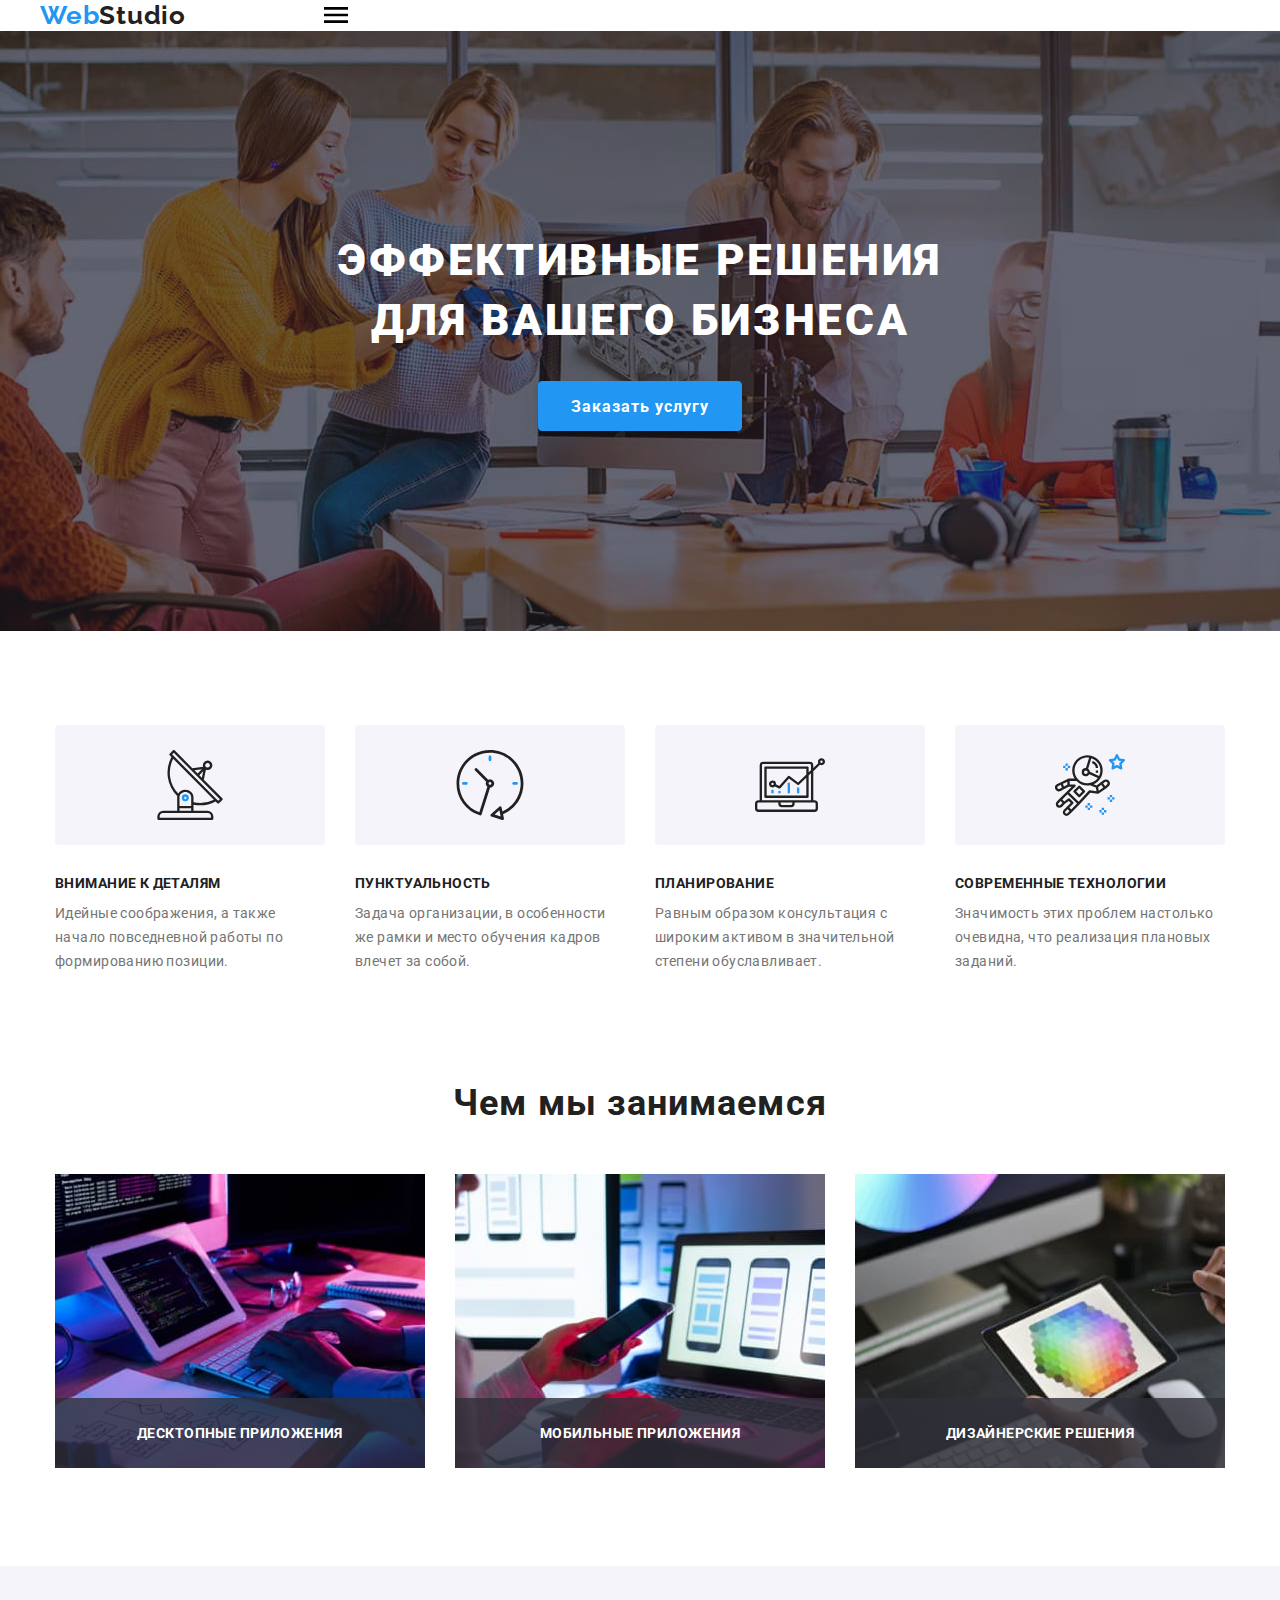
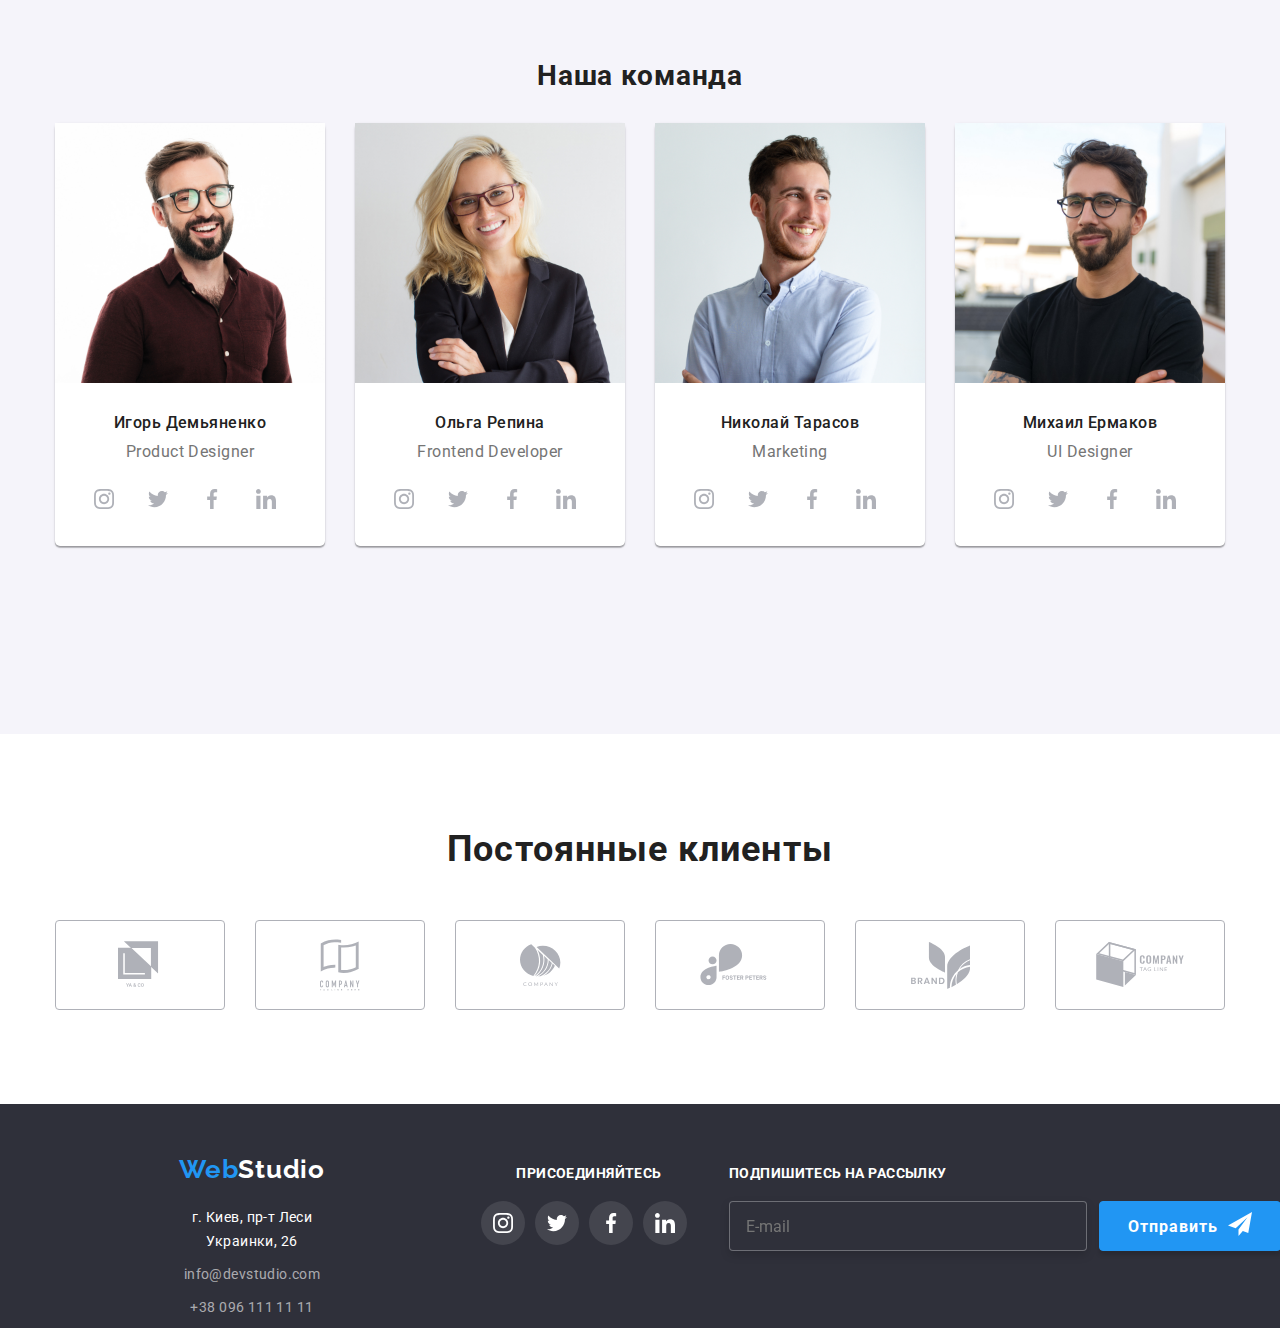
==== commit 5803640a: "adapted studio sections" ====
--- a/index.html
+++ b/index.html
@@ -22,41 +22,51 @@
                 <a class="logo-link list" href="#">
                     <span>Web</span><span class="header">Studio</span>
                 </a>
-                <ul class="nav-list list">
-                    <li class="item curent"><a class="nav-item list curent" href="#">Студия</a></li>
-                    <li class="item"><a class="nav-item list" href="./portfolio.html">Портфолио</a></li>
-                    <li class="item"><a class="nav-item list" href="">Контакты</a></li>
-                </ul>
+                <button type="button" class="menu-btn" aria-expanded="false" aria-controls="menu-container"
+                    data-menu-button>
+                    <svg widht="24" height="16" aria-label="Переключатель мобильного меню">
+                        <use class="icon-close" href="./images/icons/symbol-defs.svg#icon-close_24px"></use>
+                        <use class="icon-menu" href="./images/icons/symbol-defs.svg#icon-menu_24px"></use>
+                    </svg>
+                </button>
+                <div class="menu-container" id="menu-container" data-menu>
+                    <ul class="nav-list list">
+                        <li class="item curent"><a class="nav-item list curent" href="#">Студия</a></li>
+                        <li class="item"><a class="nav-item list" href="./portfolio.html">Портфолио</a></li>
+                        <li class="item"><a class="nav-item list" href="">Контакты</a></li>
+                    </ul>
+                    <address>
+                        <ul class="address list">
+                            <li class="item">
+                                <a class="address-item list " href="mailto:info@devstudio.com">
+                                    <svg class="icon-address mail">
+                                        <use href="./images/icons/symbol-defs.svg#icon-envelope"></use>
+                                    </svg>
+                                    info@devstudio.com
+                                </a>
+                            </li>
+                            <li class="item">
+                                <a class="address-item list" href="tel:+380961111111">
+                                    <svg class="icon-address tell">
+                                        <use href="./images/icons/symbol-defs.svg#icon-smartphone">
+                                        </use>
+                                    </svg>
+                                    +38 096 111 11 11 </a>
+                            </li>
+                        </ul>
+                    </address>
+                </div>
             </nav>
-            <address>
-                <ul class="address list">
-                    <li class="item">
-                        <a class="address-item list " href="mailto:info@devstudio.com">
-                            <svg class="icon-address mail">
-                                <use href="./images/icons/symbol-defs.svg#icon-envelope"></use>
-                            </svg>
-                            info@devstudio.com
-                        </a>
-                    </li>
-                    <li class="item">
-                        <a class="address-item list" href="tel:+380961111111">
-                            <svg class="icon-address tell">
-                                <use href="./images/icons/symbol-defs.svg#icon-smartphone">
-                                </use>
-                            </svg>
-                            +38 096 111 11 11 </a>
-                    </li>
-                </ul>
-            </address>
         </div>
     </header>
     <main>
         <!--герой-->
-        <!-- <section class="hero">
-            <h1 class="hero-title">Эффективные решения <br>
+        <section class="hero">
+            <h1 class="hero-title">Эффективные решения
                 для вашего бизнеса</h1>
             <button class="hero-btn btn" data-modal-open>Заказать услугу</button>
-            <div class="backdrop is-hidden" data-modal>
+            <!-- modal -->
+            <!-- <div class="backdrop is-hidden" data-modal>
                 <div class="modal">
                     <button class="close" data-modal-close>
                         <svg>
@@ -107,10 +117,10 @@
                     </div>
                     <button class="form-btn btn" type="submit">Отправить</button>
                 </div>
-            </div>
-        </section> -->
+            </div> -->
+        </section>
         <!--Особенности-->
-        <!-- <section class="advantages">
+        <section class="advantages">
             <div class="container">
                 <h2 class="visually-hidden"> Особенности</h2>
                 <ul class="advantages-list list ">
@@ -134,9 +144,9 @@
                     </li>
                 </ul>
             </div>
-        </section> -->
+        </section>
         <!--Чем мы занимаемся-->
-        <!-- <section>
+        <section class="about-us">
             <h2 class="section-h">Чем мы занимаемся</h2>
             <div class="container">
                 <ul class="about-list list  ">
@@ -160,9 +170,9 @@
                     </li>
                 </ul>
             </div>
-        </section> -->
+        </section>
         <!-- наша команда -->
-        <!-- <section class="team">
+        <section class="team">
             <h2 class="section-h">Наша команда</h2>
             <div class="container">
                 <ul class="team-list list">
@@ -341,6 +351,7 @@
                 </ul>
             </div>
         </section>
+        <!-- Постоянные клиенты -->
         <section class="regular-clients">
             <h2>Постоянные клиенты</h2>
             <ul class="clients list">
@@ -387,9 +398,9 @@
                     </a>
                 </li>
             </ul>
-        </section> -->
+        </section>
     </main>
-    <!-- <footer>
+    <footer>
         <div class="content">
             <div class="logo-addres">
                 <a class="logo-link footer-logo list" href="#">
@@ -460,10 +471,12 @@
                     </button>
                 </form>
             </div>
-    </footer> -->
+        </div>
+    </footer>
 
 
     <script src="./js/modal.js"></script>
+    <script src="./js/menu.js"></script>
 
 </body>
 
--- a/css/main.min.css
+++ b/css/main.min.css
@@ -7,5 +7,5 @@
  sans-serif;src:url("https://fonts.googleapis.com/css2?family=Roboto&display=swap");font-style:normal;font-weight:400}@font-face{font-family:'Roboto',  sans-serif;src:url("https://fonts.googleapis.com/css2?family=Roboto:wght@700&display=swap");font-style:normal;font-weight:700}@font-face{font-family:'Roboto',  sans-serif;src:url("https://fonts.googleapis.com/css2?family=Roboto:wght@900&display=swap");font-style:normal;font-weight:900}.logo-link{display:block;font-family:'Raleway',- sans-serif;font-weight:700;font-size:26px;line-height:1.19;letter-spacing:0.03em}.header-box,.menu,.address li,.client,.clients-logo,.header-box-p{display:-webkit-box;display:-ms-flexbox;display:flex;-webkit-box-align:center;-ms-flex-align:center;align-items:center}.hero .hero-btn,.subscription-btn{font:roboto;background-color:#2196F3;color:#fff;border:1px solid #2196F3;border-radius:4px;padding:10px 32px;height:50px;-webkit-box-shadow:0px 4px 4px rgba(0,0,0,0.2);box-shadow:0px 4px 4px rgba(0,0,0,0.2);font-weight:bold;font-size:16px;line-height:1.875;letter-spacing:0.06em}.section-h,.regular-clients h2{font-family:Roboto;font-style:normal;font-weight:700;font-size:36px;line-height:1.167;letter-spacing:0.03em}.advantages-item h3,.about-txt h3,.subscription-h{font-family:Roboto;font-style:normal;font-weight:700;font-size:14px;line-height:1.143;letter-spacing:0.03em}.advantages-item p,.contacts,.contacts a{font-family:Roboto;font-weight:400;font-size:14px;line-height:1.72;letter-spacing:0.03em}.filter,.filter-btn.anchor{font-style:normal;font-weight:500;font-size:16px;line-height:1.625;letter-spacing:0.03em}.logo-link span{color:#2196F3}.logo-link .header{color:#212121;margin:0px}.footer-logo{margin-bottom:20px}.footer-logo .footer{color:#fff}body{color:#757575;font-family:'Roboto', sans-serif;list-style:none;text-decoration:none}.list,.nav-item{list-style:none;text-decoration:none}.container{display:-webkit-box;display:-ms-flexbox;display:flex;width:1200px;padding-right:15px;padding-left:15px;-webkit-box-pack:center;-ms-flex-pack:center;justify-content:center;margin:0 auto;padding-bottom:94px}.header-box{-webkit-box-pack:justify;-ms-flex-pack:justify;justify-content:space-between;width:1200px;margin:0 auto}.menu{-ms-flex-pack:distribute;justify-content:space-around}.nav-list{display:-webkit-box;display:-ms-flexbox;display:flex;margin-left:93px}.nav-list .item.curent ::after{content:"";width:inherit;height:4px;background:#2196F3;border-radius:2px;display:-webkit-box;display:-ms-flexbox;display:flex;margin-top:27px}.nav-list .item+.item{margin-left:50px}.nav-item{display:block;padding-top:32px;font-size:14px;font-weight:500;line-height:1.14;letter-spacing:0.02em;color:#212121;-webkit-transition-property:color;transition-property:color;-webkit-transition-duration:250ms;transition-duration:250ms;-webkit-transition-timing-function:cubic-bezier(0.4, 0, 0.2, 1);transition-timing-function:cubic-bezier(0.4, 0, 0.2, 1);-webkit-transition-delay:0;transition-delay:0}.nav-item:hover,.nav-item:focus{color:#2196F3}.address{display:-webkit-box;display:-ms-flexbox;display:flex;margin-left:auto}.address a{font-family:Roboto;font-style:normal;font-weight:500;font-size:14px;line-height:1.142px;letter-spacing:0.02em;color:#757575;-webkit-transition-property:color;transition-property:color;-webkit-transition-duration:250ms;transition-duration:250ms;-webkit-transition-timing-function:cubic-bezier(0.4, 0, 0.2, 1);transition-timing-function:cubic-bezier(0.4, 0, 0.2, 1);-webkit-transition-delay:0;transition-delay:0}.address .item:not(:last-child){margin-right:50px}.address-item:hover,.address-item:focus,.address-item:hover svg,.address-item:focus svg{color:#2196F3;fill:#2196F3}.icon-address{display:inline-block;vertical-align:middle;margin-right:10px;fill:#757575;-webkit-transition-property:color, -webkit-transform;transition-property:color, -webkit-transform;transition-property:color, transform;transition-property:color, transform, -webkit-transform;-webkit-transition-duration:250ms;transition-duration:250ms;-webkit-transition-timing-function:cubic-bezier(0.4, 0, 0.2, 1);transition-timing-function:cubic-bezier(0.4, 0, 0.2, 1);-webkit-transition-delay:0;transition-delay:0}.mail{width:16px;height:12px}.tell{width:10px;height:16px}.hero{text-align:center;justify-items:center;padding-top:200px;padding-bottom:200px;max-width:1600px;margin:0 auto;background-color:#2F303A;color:#fff;background-image:-webkit-gradient(linear, left top, right top, from(rgba(47,48,58,0.4)), to(rgba(47,48,58,0.4))),url(../images/hero.jpg);background-image:linear-gradient(to right, rgba(47,48,58,0.4), rgba(47,48,58,0.4)),url(../images/hero.jpg);background-repeat:no-repeat;background-size:cover;background-position:center}.hero-title{font-weight:900;font-size:44px;margin-bottom:30px;line-height:1.36;letter-spacing:0.06em;text-transform:uppercase}.hero .hero-btn{-webkit-transition-property:-webkit-box-shadow;transition-property:-webkit-box-shadow;transition-property:box-shadow;transition-property:box-shadow, -webkit-box-shadow;-webkit-transition-duration:250ms;transition-duration:250ms;-webkit-transition-timing-function:cubic-bezier(0.4, 0, 0.2, 1);transition-timing-function:cubic-bezier(0.4, 0, 0.2, 1);-webkit-transition-delay:0;transition-delay:0}.hero .hero-btn:focus,.hero .hero-btn:hover{font:roboto;background-color:#fff;color:#2196F3;border:1px solid #fff;cursor:pointer;-webkit-box-shadow:0px 4px 4px rgba(0,0,0,0.15);box-shadow:0px 4px 4px rgba(0,0,0,0.15)}.backdrop{position:fixed;top:0%;left:0%;width:100%;height:100%;background-color:rgba(0,0,0,0.2)}.backdrop.is-hidden{opacity:0;pointer-events:none}.modal{position:absolute;top:50%;left:50%;-webkit-transform:translate(-50%, -50%);transform:translate(-50%, -50%);width:528px;height:581px;background-color:#fff}.close{display:-webkit-box;display:-ms-flexbox;display:flex;width:30px;height:30px;margin-top:8px;margin-right:8px;margin-left:auto;border:1px solid #F5F4FA;border-radius:50%;background-color:transparent}.close svg{-webkit-box-pack:center;-ms-flex-pack:center;justify-content:center;margin:auto;width:16px;height:16px;fill:#2F303A}.close:hover svg,.close:focus svg{fill:#2196F3;cursor:pointer}.form-box h2{text-align:center;color:#212121;font-size:20px;line-height:1.15}.form-box{margin-top:2px;margin-right:40px;margin-bottom:30px;margin-left:40px;color:#757575}.inputs{margin-top:22px;margin-bottom:10px}.intut-data{display:-webkit-box;display:-ms-flexbox;display:flex;-webkit-box-orient:vertical;-webkit-box-direction:normal;-ms-flex-direction:column;flex-direction:column;margin-bottom:10px;position:relative}.intut-data svg{position:absolute;fill:#212121;bottom:13.5px;left:12px;width:18px;height:18px}.intyt-name-h{display:block;text-align:start;margin-bottom:4px;font-size:12px;line-height:1.167;letter-spacing:0.01em}.text-data{padding-top:12px;padding-bottom:12px;padding-left:42px;cursor:pointer;font-size:16px;border:1px solid rgba(33,33,33,0.2);border-radius:4px;-webkit-transition-duration:250ms;transition-duration:250ms;-webkit-transition-timing-function:cubic-bezier(0.4, 0, 0.2, 1);transition-timing-function:cubic-bezier(0.4, 0, 0.2, 1)}.text-data:focus,.text-data:hover,.comment:focus,.comment:hover{border-color:#2196F3;outline:none;cursor:pointer;-webkit-transition-duration:250ms;transition-duration:250ms;-webkit-transition-timing-function:cubic-bezier(0.4, 0, 0.2, 1);transition-timing-function:cubic-bezier(0.4, 0, 0.2, 1)}.text-data:focus+.form-icon{fill:#2196F3}.comment{cursor:pointer;font-size:16px;border:1px solid rgba(33,33,33,0.2);border-radius:4px;color:#757575;width:448px;padding:12px 16px;resize:none;-webkit-transition-duration:250ms;transition-duration:250ms;-webkit-transition-timing-function:cubic-bezier(0.4, 0, 0.2, 1);transition-timing-function:cubic-bezier(0.4, 0, 0.2, 1)}.licenz{color:#757575}.contract{-webkit-box-pack:start;-ms-flex-pack:start;justify-content:start;font-size:14px;line-height:1.714;letter-spacing:0.03em}.checkbox-input{-webkit-appearance:none;-moz-appearance:none;appearance:none;position:absolute}.link-contract{color:#2196F3;-webkit-text-decoration-color:#2196F3;text-decoration-color:#2196F3}.checkbox-svg{display:inline-block;width:15px;height:15px}.checkbox-input:checked+.checkbox-svg{background-color:#2196F3;border-color:transparent}.form-btn{padding:10px 55px;font-weight:bold;font-size:16px;line-height:1.875;color:#fff;background-color:#2196F3;border-color:#2196F3;-webkit-box-shadow:0px 4px 4px rgba(0,0,0,0.15);box-shadow:0px 4px 4px rgba(0,0,0,0.15);border-radius:4px}.advantages{margin-left:auto;margin-right:auto;padding-top:94px;padding-bottom:94px}.advantages-list{display:-webkit-box;display:-ms-flexbox;display:flex;-ms-flex-pack:distribute;justify-content:space-around}.advantages-list li:not(:last-child){margin-right:30px}.advantages-item{display:block}.advantages-item h3{text-transform:uppercase;color:#212121;margin:0;margin-bottom:10px}.advantages-item p{margin:0}.advantages-item::before{display:block;height:120px;content:'';background:#F5F4FA;background-repeat:no-repeat;background-size:contain;background-position:center;border-radius:4px;margin-bottom:30px;background-size:70px}.icon-antenna::before{background-image:url(../images/icons/antenna.svg)}.icon-clock::before{background-image:url(../images/icons/clock.svg)}.icon-diagram::before{background-image:url(../images/icons/diagram.svg)}.icon-astronaut::before{background-image:url(../images/icons/astronaut.svg)}.section-h{text-align:center;color:#212121}.about-list{display:-webkit-box;display:-ms-flexbox;display:flex}.about-list .item{position:relative}.about-list .item:not(:last-child){margin-right:30px}.about-txt{display:-webkit-box;display:-ms-flexbox;display:flex;position:absolute;-webkit-box-align:center;-ms-flex-align:center;align-items:center;background:rgba(47,48,58,0.8);bottom:0px;right:0;-webkit-transform:translateY(-4px);transform:translateY(-4px);width:100%;height:70px;-webkit-box-pack:center;-ms-flex-pack:center;justify-content:center;color:#fff}.about-txt h3{display:block;width:100%;text-align:center;text-transform:uppercase}.team{background-color:#F5F4FA;padding-top:94px}.team-list{display:-webkit-box;display:-ms-flexbox;display:flex}.team-card{width:270px;margin-right:30px;background-color:#fff;-webkit-box-shadow:0px 1px 3px rgba(0,0,0,0.12),0px 1px 1px rgba(0,0,0,0.14),0px 2px 1px rgba(0,0,0,0.2);box-shadow:0px 1px 3px rgba(0,0,0,0.12),0px 1px 1px rgba(0,0,0,0.14),0px 2px 1px rgba(0,0,0,0.2);border-radius:5px}.trumb{position:relative;height:260px;width:100%}.trumb>img{display:block;width:100%;height:100%;margin:0px}.card-des>h3{font-weight:500;font-size:16px;line-height:1.187;letter-spacing:0.03em;color:#212121;margin:0;margin-bottom:10px;text-align:center}.card-des p{font-size:16px;line-height:1.1875;text-align:center;letter-spacing:0.03em;color:#757575}.card-des{border-right:1px solid 3 transparent;padding-top:30px;border-bottom:1px solid transparent;border-left:1px solid transparent;border-right:1px solid transparent;border-radius:5px}.social{list-style:none;display:-webkit-box;display:-ms-flexbox;display:flex;margin:16px 32px 30px 32px}.social-item{display:-webkit-box;display:-ms-flexbox;display:flex}.social-link{display:-webkit-box;display:-ms-flexbox;display:flex;-webkit-box-pack:center;-ms-flex-pack:center;justify-content:center;-webkit-box-align:center;-ms-flex-align:center;align-items:center;width:44px;height:44px;border-radius:50%;background:#fff;margin-right:10px;-webkit-transition-property:background;transition-property:background;-webkit-transition-duration:250ms;transition-duration:250ms;-webkit-transition-timing-function:cubic-bezier(0.4, 0, 0.2, 1);transition-timing-function:cubic-bezier(0.4, 0, 0.2, 1);-webkit-transition-delay:0;transition-delay:0}.social-icon{display:block;-webkit-box-align:center;-ms-flex-align:center;align-items:center;height:20px;width:20px;fill:#AFB1B8;background-position:center}.social-link:hover,.social-link:focus,.social-link:hover svg,.social-link:focus svg{background:#2196F3;fill:#fff}.regular-clients{width:1200px;padding-right:15px;padding-left:15px;padding-top:94px;-webkit-box-pack:center;-ms-flex-pack:center;justify-content:center;margin:0 auto;padding-bottom:94px}.regular-clients h2{line-height:1.1719;text-align:center;color:#212121;margin-bottom:50px}.clients{display:-webkit-box;display:-ms-flexbox;display:flex}.client{-webkit-box-pack:center;-ms-flex-pack:center;justify-content:center;width:calc((100% - 150px) / 6);height:90px;border:1px solid #AFB1B8;border-radius:4px;margin-right:30px}.client :last-child{margin-right:0px}.clients-logo{-webkit-box-pack:center;-ms-flex-pack:center;justify-content:center;width:170px;height:90px;fill:#AFB1B8;-webkit-transition-property:fill;transition-property:fill;-webkit-transition-duration:250ms;transition-duration:250ms;-webkit-transition-timing-function:cubic-bezier(0.4, 0, 0.2, 1);transition-timing-function:cubic-bezier(0.4, 0, 0.2, 1);-webkit-transition-delay:0;transition-delay:0}.client:hover,.client:focus,.client:hover svg,.client:focus svg{border-color:#2196F3;fill:#2196F3}footer{background-color:#2F303A}.content{display:-webkit-box;display:-ms-flexbox;display:flex;width:1200px;padding:0 15px;margin:0 auto;-ms-flex-pack:distribute;justify-content:space-around;-webkit-box-align:baseline;-ms-flex-align:baseline;align-items:baseline}.logo-addres{display:block;padding-top:50px}.contacts{color:#fff;font-style:normal;padding-bottom:60px}.contacts a{color:rgba(255,255,255,0.6);font-style:normal;margin-bottom:9px}.contacts-list{margin-bottom:9px}.address-item :last-child{margin-bottom:0px}.join{-ms-flex-pack:distribute;justify-content:space-around;-webkit-box-align:left;-ms-flex-align:left;align-items:left}.join-title{text-align:center;font-family:Roboto;font-style:normal;font-weight:bold;font-size:14px;line-height:1.1429;letter-spacing:0.03em;text-transform:uppercase;color:#fff;margin-bottom:20px}.join .social{list-style:none;display:-webkit-box;display:-ms-flexbox;display:flex;-ms-flex-pack:distribute;justify-content:space-around}.footer-icon{display:-webkit-box;display:-ms-flexbox;display:flex;-webkit-box-pack:center;-ms-flex-pack:center;justify-content:center;-webkit-box-align:center;-ms-flex-align:center;align-items:center;width:44px;height:44px;border-radius:50%;background-color:rgba(255,255,255,0.1);margin-right:10px;-webkit-transition-property:background;transition-property:background;-webkit-transition-duration:250ms;transition-duration:250ms;-webkit-transition-timing-function:cubic-bezier(0.4, 0, 0.2, 1);transition-timing-function:cubic-bezier(0.4, 0, 0.2, 1);-webkit-transition-delay:0;transition-delay:0}.footer-icon:hover,.footer-icon:focus{background:#2196F3}.icon{width:20px;height:20px;display:-webkit-box;display:-ms-flexbox;display:flex;fill:#fff}.subscription-form{display:block}.subscription{display:-webkit-box;display:-ms-flexbox;display:flex;position:relative}.subscription-h{text-transform:uppercase;margin-bottom:20px;color:#fff}.subscription-input{display:-webkit-box;display:-ms-flexbox;display:flex;width:358px;height:50px;margin-right:12px;padding-left:16px;background-color:#2F303A;font-weight:normal;font-size:16px;line-height:20px;color:rgba(255,255,255,0.6);border:1px solid rgba(255,255,255,0.3);-webkit-box-sizing:border-box;box-sizing:border-box;-webkit-filter:drop-shadow(0px 4px 4px rgba(0,0,0,0.15));filter:drop-shadow(0px 4px 4px rgba(0,0,0,0.15));border-radius:4px}.subscription-btn{display:-webkit-inline-box;display:-ms-inline-flexbox;display:inline-flex;text-align:center;padding-left:28px;padding-right:28px;-webkit-box-shadow:0px 4px 4px rgba(0,0,0,0.15);box-shadow:0px 4px 4px rgba(0,0,0,0.15)}.icon-send{width:24px;height:24px;margin-left:10px}.header-box-p{-webkit-box-pack:justify;-ms-flex-pack:justify;justify-content:space-between;width:1200px;border-bottom:1px solid #F5F4FA;margin:0 auto}.portfolio{display:-webkit-box;display:-ms-flexbox;display:flex;-webkit-box-pack:center;-ms-flex-pack:center;justify-content:center;width:1200px;padding-top:94px;padding-bottom:94px;margin:0 auto;-ms-flex-wrap:wrap;flex-wrap:wrap}.filter{display:-webkit-box;display:-ms-flexbox;display:flex;-webkit-box-pack:center;-ms-flex-pack:center;justify-content:center;margin-bottom:34px;color:#212121}.filter-item{display:block;margin-right:8px;border-radius:4px;color:#212121;background-color:#F5F4FA}.filter-btn.anchor{color:#212121;background-color:#F5F4FA;border:1px solid #F5F4FA;border-radius:4px;padding:6px 22px;text-align:center}.filter-btn:hover,.filter-btn:focus{color:#fff;background-color:#2196F3;border:1px solid #2196F3;cursor:pointer;-webkit-box-shadow:0px 4px 4px rgba(0,0,0,0.15);box-shadow:0px 4px 4px rgba(0,0,0,0.15)}.filter .filter-btn :not(:last-child){margin-right:8px}.examples{display:-webkit-box;display:-ms-flexbox;display:flex;-ms-flex-wrap:wrap;flex-wrap:wrap;margin-right:auto;margin-left:auto;width:1200px;padding-top:34px;padding-bottom:94px}.examples .examples-card:not(:nth-child(3n)){margin-right:30px}.examples .examples-card:nth-child(n+3){margin-bottom:30px}.examples-card{display:block;position:relative;width:370px;margin-bottom:30px;border:1px solid #F5F4FA}.examples-card:hover,.examples-card:focus{-webkit-box-shadow:0px 1px 1px rgba(0,0,0,0.12),0px 4px 4px rgba(0,0,0,0.06),1px 4px 6px rgba(0,0,0,0.16);box-shadow:0px 1px 1px rgba(0,0,0,0.12),0px 4px 4px rgba(0,0,0,0.06),1px 4px 6px rgba(0,0,0,0.16)}.examples-photo{position:relative;overflow:hidden}.card-txt{padding-top:20px;padding-bottom:20px;padding-right:24px;padding-left:24px}.card-txt h3{font-weight:700;font-size:18px;line-height:2;letter-spacing:0.06em;color:#212121}.card-link{font-weight:400;font-size:16px;line-height:1.875;letter-spacing:0.03em;color:#757575}.overlay{position:absolute;display:-webkit-box;display:-ms-flexbox;display:flex;width:100%;height:100%;top:0%;left:0%;text-align:center;opacity:0;padding:63px 24px;background-color:#2196F3;color:#fff;font-size:18px;line-height:1.56;letter-spacing:0.03em;-webkit-transform:translateY(100%);transform:translateY(100%);-webkit-transition:-webkit-transform 250ms cubic-bezier(0.4, 0, 0.2, 1);transition:-webkit-transform 250ms cubic-bezier(0.4, 0, 0.2, 1);transition:transform 250ms cubic-bezier(0.4, 0, 0.2, 1);transition:transform 250ms cubic-bezier(0.4, 0, 0.2, 1), -webkit-transform 250ms cubic-bezier(0.4, 0, 0.2, 1)}.examples-card:hover .overlay{opacity:1;-webkit-transform:translateY(0);transform:translateY(0)}
+ sans-serif;font-weight:700;font-size:24px;line-height:1.167;letter-spacing:0.03em}.header-box,.menu,.address li,.client,.clients-logo,.header-box-p{display:-webkit-box;display:-ms-flexbox;display:flex;-webkit-box-align:center;-ms-flex-align:center;align-items:center}.hero .hero-btn,.subscription-btn{font:roboto;background-color:#2196F3;color:#fff;border:1px solid #2196F3;border-radius:4px;padding:10px 32px;height:50px;-webkit-box-shadow:0px 4px 4px rgba(0,0,0,0.2);box-shadow:0px 4px 4px rgba(0,0,0,0.2);font-weight:bold;font-size:16px;line-height:1.875;letter-spacing:0.06em}.section-h,.team h2,.regular-clients h2{font-family:Roboto;font-style:normal;font-weight:700;font-size:36px;line-height:1.167;letter-spacing:0.03em}.advantages-item h3,.about-txt h3,.subscription-h{font-family:Roboto;font-style:normal;font-weight:700;font-size:14px;line-height:1.143;letter-spacing:0.03em}.advantages-item p,.contacts,.contacts a{font-family:Roboto;font-weight:400;font-size:14px;line-height:1.72;letter-spacing:0.03em}.filter,.filter-btn.anchor{font-style:normal;font-weight:500;font-size:16px;line-height:1.625;letter-spacing:0.03em}@media screen and (min-width: 768px){.logo-link{font-size:26px;line-height:1.19}}.logo-link span{color:#2196F3}.logo-link .header{color:#212121;margin:0px}.footer-logo{margin-bottom:20px}.footer-logo .footer{color:#fff}body{color:#757575;font-family:'Roboto', sans-serif;list-style:none;text-decoration:none}.list,.nav-item{list-style:none;text-decoration:none}.container{width:100%;padding-right:15px;padding-left:15px;-webkit-box-pack:center;-ms-flex-pack:center;justify-content:center}@media screen and (min-width: 480px){.container{width:480px}}@media screen and (min-width: 768px){.container{width:768px;margin:0 auto}}@media screen and (min-width: 1200px){.container{display:-webkit-box;display:-ms-flexbox;display:flex;width:1200px;margin:0 auto;padding-bottom:94px}}.header-box{-webkit-box-pack:justify;-ms-flex-pack:justify;justify-content:space-between;width:1200px;margin:0 auto;position:relative}.menu{-ms-flex-pack:distribute;justify-content:space-around}.menu-btn{display:-webkit-inline-box;display:-ms-inline-flexbox;display:inline-flex;margin:0;padding:0;border:0;background-color:transparent}.menu-btn .icon-close{display:none}.menu-btn .icon-menu{display:block}.menu-btn.is-open .icon-close{display:block}.menu-btn.is-open .icon-menu{display:none}.menu-container{display:none;position:absolute;top:100%;left:0}.menu-container.is-open{display:block}.nav-list{display:-webkit-box;display:-ms-flexbox;display:flex;margin-left:93px}.nav-list .item.curent ::after{content:"";width:inherit;height:4px;background:#2196F3;border-radius:2px;display:-webkit-box;display:-ms-flexbox;display:flex;margin-top:27px}.nav-list .item+.item{margin-left:50px}.nav-item{display:block;padding-top:32px;font-size:14px;font-weight:500;line-height:1.14;letter-spacing:0.02em;color:#212121;-webkit-transition-property:color;transition-property:color;-webkit-transition-duration:250ms;transition-duration:250ms;-webkit-transition-timing-function:cubic-bezier(0.4, 0, 0.2, 1);transition-timing-function:cubic-bezier(0.4, 0, 0.2, 1);-webkit-transition-delay:0;transition-delay:0}.nav-item:hover,.nav-item:focus{color:#2196F3}.address{display:-webkit-box;display:-ms-flexbox;display:flex;margin-left:auto}.address a{font-family:Roboto;font-style:normal;font-weight:500;font-size:14px;line-height:1.142px;letter-spacing:0.02em;color:#757575;-webkit-transition-property:color;transition-property:color;-webkit-transition-duration:250ms;transition-duration:250ms;-webkit-transition-timing-function:cubic-bezier(0.4, 0, 0.2, 1);transition-timing-function:cubic-bezier(0.4, 0, 0.2, 1);-webkit-transition-delay:0;transition-delay:0}.address .item:not(:last-child){margin-right:50px}.address-item:hover,.address-item:focus,.address-item:hover svg,.address-item:focus svg{color:#2196F3;fill:#2196F3}.icon-address{display:inline-block;vertical-align:middle;margin-right:10px;fill:#757575;-webkit-transition-property:color, -webkit-transform;transition-property:color, -webkit-transform;transition-property:color, transform;transition-property:color, transform, -webkit-transform;-webkit-transition-duration:250ms;transition-duration:250ms;-webkit-transition-timing-function:cubic-bezier(0.4, 0, 0.2, 1);transition-timing-function:cubic-bezier(0.4, 0, 0.2, 1);-webkit-transition-delay:0;transition-delay:0}.mail{width:16px;height:12px}.tell{width:10px;height:16px}.hero{text-align:center;justify-items:center;margin:0 auto;padding-top:118px;padding-bottom:118px;background-color:#2F303A;color:#fff;background-image:-webkit-gradient(linear, left top, right top, from(rgba(47,48,58,0.4)), to(rgba(47,48,58,0.4))),url(../images/hero.jpg);background-image:linear-gradient(to right, rgba(47,48,58,0.4), rgba(47,48,58,0.4)),url(../images/hero.jpg);background-repeat:no-repeat;background-size:cover;background-position:center}@media screen and (min-width: 480px){.hero{width:480px}}@media screen and (min-width: 768px){.hero{width:768px}}@media screen and (min-width: 1200px){.hero{width:100%;padding-top:200px;padding-bottom:200px}}.hero-title{font-weight:900;font-size:26px;line-height:1.615;text-transform:uppercase;margin:0 auto 30px}@media screen and (min-width: 480px){.hero-title{width:360px}}@media screen and (min-width: 1200px){.hero-title{width:696px;font-size:44px;line-height:1.36;letter-spacing:0.06em}}.hero .hero-btn{-webkit-transition-property:-webkit-box-shadow;transition-property:-webkit-box-shadow;transition-property:box-shadow;transition-property:box-shadow, -webkit-box-shadow;-webkit-transition-duration:250ms;transition-duration:250ms;-webkit-transition-timing-function:cubic-bezier(0.4, 0, 0.2, 1);transition-timing-function:cubic-bezier(0.4, 0, 0.2, 1);-webkit-transition-delay:0;transition-delay:0}.hero .hero-btn:focus,.hero .hero-btn:hover{font:roboto;background-color:#fff;color:#2196F3;border:1px solid #fff;cursor:pointer;-webkit-box-shadow:0px 4px 4px rgba(0,0,0,0.15);box-shadow:0px 4px 4px rgba(0,0,0,0.15)}.backdrop{position:fixed;top:0%;left:0%;width:100%;height:100%;background-color:rgba(0,0,0,0.2)}.backdrop.is-hidden{opacity:0;pointer-events:none}.modal{position:absolute;top:50%;left:50%;-webkit-transform:translate(-50%, -50%);transform:translate(-50%, -50%);width:528px;height:581px;background-color:#fff}.close{display:-webkit-box;display:-ms-flexbox;display:flex;width:30px;height:30px;margin-top:8px;margin-right:8px;margin-left:auto;border:1px solid #F5F4FA;border-radius:50%;background-color:transparent}.close svg{-webkit-box-pack:center;-ms-flex-pack:center;justify-content:center;margin:auto;width:16px;height:16px;fill:#2F303A}.close:hover svg,.close:focus svg{fill:#2196F3;cursor:pointer}.form-box h2{text-align:center;color:#212121;font-size:20px;line-height:1.15}.form-box{margin-top:2px;margin-right:40px;margin-bottom:30px;margin-left:40px;color:#757575}.inputs{margin-top:22px;margin-bottom:10px}.intut-data{display:-webkit-box;display:-ms-flexbox;display:flex;-webkit-box-orient:vertical;-webkit-box-direction:normal;-ms-flex-direction:column;flex-direction:column;margin-bottom:10px;position:relative}.intut-data svg{position:absolute;fill:#212121;bottom:13.5px;left:12px;width:18px;height:18px}.intyt-name-h{display:block;text-align:start;margin-bottom:4px;font-size:12px;line-height:1.167;letter-spacing:0.01em}.text-data{padding-top:12px;padding-bottom:12px;padding-left:42px;cursor:pointer;font-size:16px;border:1px solid rgba(33,33,33,0.2);border-radius:4px;-webkit-transition-duration:250ms;transition-duration:250ms;-webkit-transition-timing-function:cubic-bezier(0.4, 0, 0.2, 1);transition-timing-function:cubic-bezier(0.4, 0, 0.2, 1)}.text-data:focus,.text-data:hover,.comment:focus,.comment:hover{border-color:#2196F3;outline:none;cursor:pointer;-webkit-transition-duration:250ms;transition-duration:250ms;-webkit-transition-timing-function:cubic-bezier(0.4, 0, 0.2, 1);transition-timing-function:cubic-bezier(0.4, 0, 0.2, 1)}.text-data:focus+.form-icon{fill:#2196F3}.comment{cursor:pointer;font-size:16px;border:1px solid rgba(33,33,33,0.2);border-radius:4px;color:#757575;width:448px;padding:12px 16px;resize:none;-webkit-transition-duration:250ms;transition-duration:250ms;-webkit-transition-timing-function:cubic-bezier(0.4, 0, 0.2, 1);transition-timing-function:cubic-bezier(0.4, 0, 0.2, 1)}.licenz{color:#757575}.contract{-webkit-box-pack:start;-ms-flex-pack:start;justify-content:start;font-size:14px;line-height:1.714;letter-spacing:0.03em}.checkbox-input{-webkit-appearance:none;-moz-appearance:none;appearance:none;position:absolute}.link-contract{color:#2196F3;-webkit-text-decoration-color:#2196F3;text-decoration-color:#2196F3}.checkbox-svg{display:inline-block;width:15px;height:15px}.checkbox-input:checked+.checkbox-svg{background-color:#2196F3;border-color:transparent}.form-btn{padding:10px 55px;font-weight:bold;font-size:16px;line-height:1.875;color:#fff;background-color:#2196F3;border-color:#2196F3;-webkit-box-shadow:0px 4px 4px rgba(0,0,0,0.15);box-shadow:0px 4px 4px rgba(0,0,0,0.15);border-radius:4px}.advantages{margin-left:auto;margin-right:auto;padding-top:60px;padding-bottom:60px;-webkit-box-pack:center;-ms-flex-pack:center;justify-content:center}@media screen and (min-width: 1200px){.advantages{padding-top:94px;padding-bottom:0px}}.advantages-list li:not(:last-child){margin-bottom:30px}@media screen and (min-width: 768px){.advantages-list{display:-webkit-box;display:-ms-flexbox;display:flex;-ms-flex-wrap:wrap;flex-wrap:wrap;margin:-15px}}@media screen and (min-width: 1200px){.advantages-list{-ms-flex-pack:distribute;justify-content:space-around}}.advantages-item{display:block;width:100%}@media screen and (min-width: 768px){.advantages-item{width:354px;margin:15px}.container .advantages-item{padding-right:-15px;padding-left:-15px}}@media screen and (min-width: 1200px){.advantages-item{width:270px}}.advantages-item h3{text-align:center;text-transform:uppercase;color:#212121;margin:0;margin-bottom:10px}@media screen and (min-width: 768px){.advantages-item h3{text-align:left}}.advantages-item p{margin:0}.advantages-item::before{display:block;height:120px;width:100%;content:'';background:#F5F4FA;background-repeat:no-repeat;background-size:contain;background-position:center;border-radius:4px;margin-bottom:30px;background-size:70px}.icon-antenna::before{background-image:url(../images/icons/antenna.svg)}.icon-clock::before{background-image:url(../images/icons/clock.svg)}.icon-diagram::before{background-image:url(../images/icons/diagram.svg)}.icon-astronaut::before{background-image:url(../images/icons/astronaut.svg)}.about-us{display:none}@media screen and (min-width: 1200px){.about-us{display:block}}.section-h{text-align:center;color:#212121;margin-bottom:50px}.about-list{display:-webkit-box;display:-ms-flexbox;display:flex}.about-list .item{position:relative}.about-list .item:not(:last-child){margin-right:30px}.about-txt{display:-webkit-box;display:-ms-flexbox;display:flex;position:absolute;-webkit-box-align:center;-ms-flex-align:center;align-items:center;background:rgba(47,48,58,0.8);bottom:0px;right:0;-webkit-transform:translateY(-4px);transform:translateY(-4px);width:100%;height:70px;-webkit-box-pack:center;-ms-flex-pack:center;justify-content:center;color:#fff}.about-txt h3{display:block;width:100%;text-align:center;text-transform:uppercase}.team{background-color:#F5F4FA;padding-top:60px;padding-bottom:60px}@media screen and (min-width: 1200px){.team{padding-top:94px;padding-bottom:94px}}.team h2{font-size:28px;line-height:1.1719;text-align:center;color:#212121;margin-bottom:30px}@media screen and (min-width: 1200px){.team h2{font-size:28px}}@media screen and (min-width: 768px){.team-list{display:-webkit-box;display:-ms-flexbox;display:flex;-ms-flex-wrap:wrap;flex-wrap:wrap;margin:-15px}}.team-card{width:100%;margin-bottom:30px;background-color:#fff;-webkit-box-shadow:0px 1px 3px rgba(0,0,0,0.12),0px 1px 1px rgba(0,0,0,0.14),0px 2px 1px rgba(0,0,0,0.2);box-shadow:0px 1px 3px rgba(0,0,0,0.12),0px 1px 1px rgba(0,0,0,0.14),0px 2px 1px rgba(0,0,0,0.2);border-radius:5px}@media screen and (min-width: 768px){.team-card{width:354px;margin:15px}}@media screen and (min-width: 1200px){.team-card{width:270px}}.trumb{position:relative;width:100%}.trumb>img{display:block;width:100%;height:100%;margin:0px}.card-des>h3{font-weight:500;font-size:16px;line-height:1.187;letter-spacing:0.03em;color:#212121;margin:0;margin-bottom:10px;text-align:center}.card-des p{font-size:16px;line-height:1.1875;text-align:center;letter-spacing:0.03em;color:#757575}.card-des{border-right:1px solid 3 transparent;padding-top:30px;border-bottom:1px solid transparent;border-left:1px solid transparent;border-right:1px solid transparent;border-radius:5px}.social{list-style:none;display:-webkit-box;display:-ms-flexbox;display:flex;-webkit-box-pack:center;-ms-flex-pack:center;justify-content:center;margin-top:16px;margin-right:auto;margin-bottom:24px;margin-left:auto}@media screen and (min-width: 480px){.social{margin:16px 122px 24px 122px}}@media screen and (min-width: 768px){.social{margin:16px 74px 24px 74px}}@media screen and (min-width: 768px){.social{margin:16px 32px 24px 32px}}.social-item{display:-webkit-box;display:-ms-flexbox;display:flex}.social-link{display:-webkit-box;display:-ms-flexbox;display:flex;-webkit-box-pack:center;-ms-flex-pack:center;justify-content:center;-webkit-box-align:center;-ms-flex-align:center;align-items:center;width:44px;height:44px;border-radius:50%;background:#fff;margin-right:10px;-webkit-transition-property:background;transition-property:background;-webkit-transition-duration:250ms;transition-duration:250ms;-webkit-transition-timing-function:cubic-bezier(0.4, 0, 0.2, 1);transition-timing-function:cubic-bezier(0.4, 0, 0.2, 1);-webkit-transition-delay:0;transition-delay:0}.social-icon{display:block;-webkit-box-align:center;-ms-flex-align:center;align-items:center;height:20px;width:20px;fill:#AFB1B8;background-position:center}.social-link:hover,.social-link:focus,.social-link:hover svg,.social-link:focus svg{background:#2196F3;fill:#fff}.regular-clients{width:100%;padding-right:15px;padding-left:15px;padding-bottom:60px;padding-top:60px;margin:0 auto}@media screen and (min-width: 1200px){.regular-clients{width:1200px;margin:0 auto;padding-top:94px;padding-bottom:94px}}.regular-clients h2{font-size:28px;line-height:1.1719;text-align:center;color:#212121;margin-bottom:30px}@media screen and (min-width: 1200px){.regular-clients h2{margin-bottom:50px;font-size:36px}}.clients{display:-webkit-box;display:-ms-flexbox;display:flex;-ms-flex-wrap:wrap;flex-wrap:wrap;margin:-15px}@media screen and (min-width: 1200px){.clients{-ms-flex-wrap:nowrap;flex-wrap:nowrap}}.client{-webkit-box-pack:center;-ms-flex-pack:center;justify-content:center;height:90px;width:210px;margin:15px;border:1px solid #AFB1B8;border-radius:4px}@media screen and (min-width: 768px){.client{width:226px}}@media screen and (min-width: 1200px){.client{width:170px}}.client :last-child{margin-right:0px}.clients-logo{-webkit-box-pack:center;-ms-flex-pack:center;justify-content:center;width:170px;height:90px;fill:#AFB1B8;-webkit-transition-property:fill;transition-property:fill;-webkit-transition-duration:250ms;transition-duration:250ms;-webkit-transition-timing-function:cubic-bezier(0.4, 0, 0.2, 1);transition-timing-function:cubic-bezier(0.4, 0, 0.2, 1);-webkit-transition-delay:0;transition-delay:0}.client:hover,.client:focus,.client:hover svg,.client:focus svg{border-color:#2196F3;fill:#2196F3}footer{background-color:#2F303A}.content{padding:60px 15px;width:100%}@media screen and (min-width: 1200px){.content{display:-webkit-box;display:-ms-flexbox;display:flex;width:1200px;padding:0 15px;margin:0 auto;-ms-flex-pack:distribute;justify-content:space-around;-webkit-box-align:baseline;-ms-flex-align:baseline;align-items:baseline}}.logo-addres{display:block;margin:0px auto 60px;text-align:center}@media screen and (min-width: 768px){.logo-addres{margin:0px 124px}}@media screen and (min-width: 1200px){.logo-addres{padding-top:50px}}.contacts{color:#fff;font-style:normal}.contacts a{color:rgba(255,255,255,0.6);font-style:normal;margin-bottom:9px}.contacts-list{margin-bottom:9px}.address-item :last-child{margin-bottom:0px}.join{-ms-flex-pack:distribute;justify-content:space-around;-webkit-box-align:left;-ms-flex-align:left;align-items:left}.join-title{text-align:center;font-family:Roboto;font-style:normal;font-weight:bold;font-size:14px;line-height:1.1429;letter-spacing:0.03em;text-transform:uppercase;color:#fff;margin-bottom:20px}.join .social{list-style:none;display:-webkit-box;display:-ms-flexbox;display:flex;-ms-flex-pack:distribute;justify-content:space-around}.footer-icon{display:-webkit-box;display:-ms-flexbox;display:flex;-webkit-box-pack:center;-ms-flex-pack:center;justify-content:center;-webkit-box-align:center;-ms-flex-align:center;align-items:center;width:44px;height:44px;border-radius:50%;background-color:rgba(255,255,255,0.1);margin-right:10px;-webkit-transition-property:background;transition-property:background;-webkit-transition-duration:250ms;transition-duration:250ms;-webkit-transition-timing-function:cubic-bezier(0.4, 0, 0.2, 1);transition-timing-function:cubic-bezier(0.4, 0, 0.2, 1);-webkit-transition-delay:0;transition-delay:0}.footer-icon:hover,.footer-icon:focus{background:#2196F3}.icon{width:20px;height:20px;display:-webkit-box;display:-ms-flexbox;display:flex;fill:#fff}.subscription-form{display:block}.subscription{display:-webkit-box;display:-ms-flexbox;display:flex;position:relative}.subscription-h{text-transform:uppercase;margin-bottom:20px;color:#fff}.subscription-input{display:-webkit-box;display:-ms-flexbox;display:flex;width:358px;height:50px;margin-right:12px;padding-left:16px;background-color:#2F303A;font-weight:normal;font-size:16px;line-height:20px;color:rgba(255,255,255,0.6);border:1px solid rgba(255,255,255,0.3);-webkit-box-sizing:border-box;box-sizing:border-box;-webkit-filter:drop-shadow(0px 4px 4px rgba(0,0,0,0.15));filter:drop-shadow(0px 4px 4px rgba(0,0,0,0.15));border-radius:4px}.subscription-btn{display:-webkit-inline-box;display:-ms-inline-flexbox;display:inline-flex;text-align:center;padding-left:28px;padding-right:28px;-webkit-box-shadow:0px 4px 4px rgba(0,0,0,0.15);box-shadow:0px 4px 4px rgba(0,0,0,0.15)}.icon-send{width:24px;height:24px;margin-left:10px}.header-box-p{-webkit-box-pack:justify;-ms-flex-pack:justify;justify-content:space-between;width:1200px;border-bottom:1px solid #F5F4FA;margin:0 auto}.portfolio{display:-webkit-box;display:-ms-flexbox;display:flex;-webkit-box-pack:center;-ms-flex-pack:center;justify-content:center;width:1200px;padding-top:94px;padding-bottom:94px;margin:0 auto;-ms-flex-wrap:wrap;flex-wrap:wrap}.filter{display:-webkit-box;display:-ms-flexbox;display:flex;-webkit-box-pack:center;-ms-flex-pack:center;justify-content:center;margin-bottom:34px;color:#212121}.filter-item{display:block;margin-right:8px;border-radius:4px;color:#212121;background-color:#F5F4FA}.filter-btn.anchor{color:#212121;background-color:#F5F4FA;border:1px solid #F5F4FA;border-radius:4px;padding:6px 22px;text-align:center}.filter-btn:hover,.filter-btn:focus{color:#fff;background-color:#2196F3;border:1px solid #2196F3;cursor:pointer;-webkit-box-shadow:0px 4px 4px rgba(0,0,0,0.15);box-shadow:0px 4px 4px rgba(0,0,0,0.15)}.filter .filter-btn :not(:last-child){margin-right:8px}.examples{display:-webkit-box;display:-ms-flexbox;display:flex;-ms-flex-wrap:wrap;flex-wrap:wrap;margin-right:auto;margin-left:auto;width:1200px;padding-top:34px;padding-bottom:94px}.examples .examples-card:not(:nth-child(3n)){margin-right:30px}.examples .examples-card:nth-child(n+3){margin-bottom:30px}.examples-card{display:block;position:relative;width:370px;margin-bottom:30px;border:1px solid #F5F4FA}.examples-card:hover,.examples-card:focus{-webkit-box-shadow:0px 1px 1px rgba(0,0,0,0.12),0px 4px 4px rgba(0,0,0,0.06),1px 4px 6px rgba(0,0,0,0.16);box-shadow:0px 1px 1px rgba(0,0,0,0.12),0px 4px 4px rgba(0,0,0,0.06),1px 4px 6px rgba(0,0,0,0.16)}.examples-photo{position:relative;overflow:hidden}.card-txt{padding-top:20px;padding-bottom:20px;padding-right:24px;padding-left:24px}.card-txt h3{font-weight:700;font-size:18px;line-height:2;letter-spacing:0.06em;color:#212121}.card-link{font-weight:400;font-size:16px;line-height:1.875;letter-spacing:0.03em;color:#757575}.overlay{position:absolute;display:-webkit-box;display:-ms-flexbox;display:flex;width:100%;height:100%;top:0%;left:0%;text-align:center;opacity:0;padding:63px 24px;background-color:#2196F3;color:#fff;font-size:18px;line-height:1.56;letter-spacing:0.03em;-webkit-transform:translateY(100%);transform:translateY(100%);-webkit-transition:-webkit-transform 250ms cubic-bezier(0.4, 0, 0.2, 1);transition:-webkit-transform 250ms cubic-bezier(0.4, 0, 0.2, 1);transition:transform 250ms cubic-bezier(0.4, 0, 0.2, 1);transition:transform 250ms cubic-bezier(0.4, 0, 0.2, 1), -webkit-transform 250ms cubic-bezier(0.4, 0, 0.2, 1)}.examples-card:hover .overlay{opacity:1;-webkit-transform:translateY(0);transform:translateY(0)}
 /*# sourceMappingURL=main.min.css.map */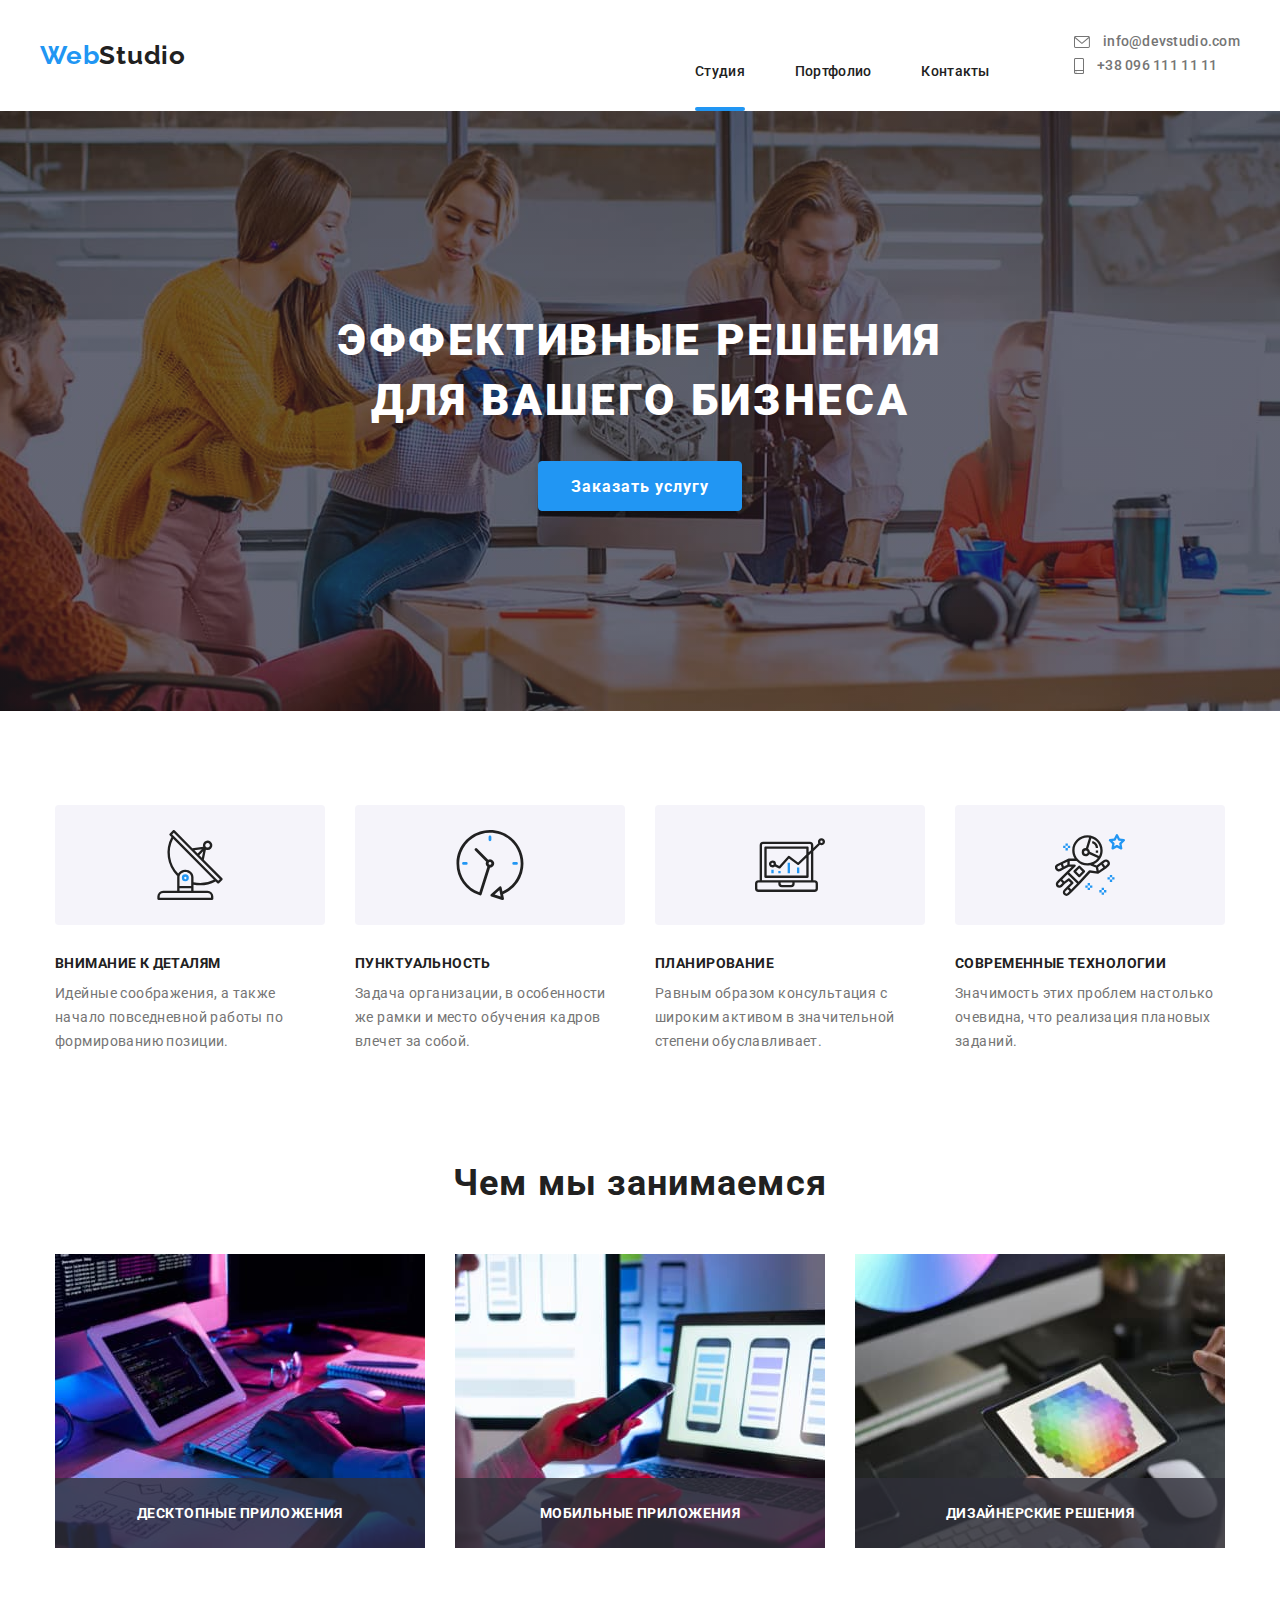
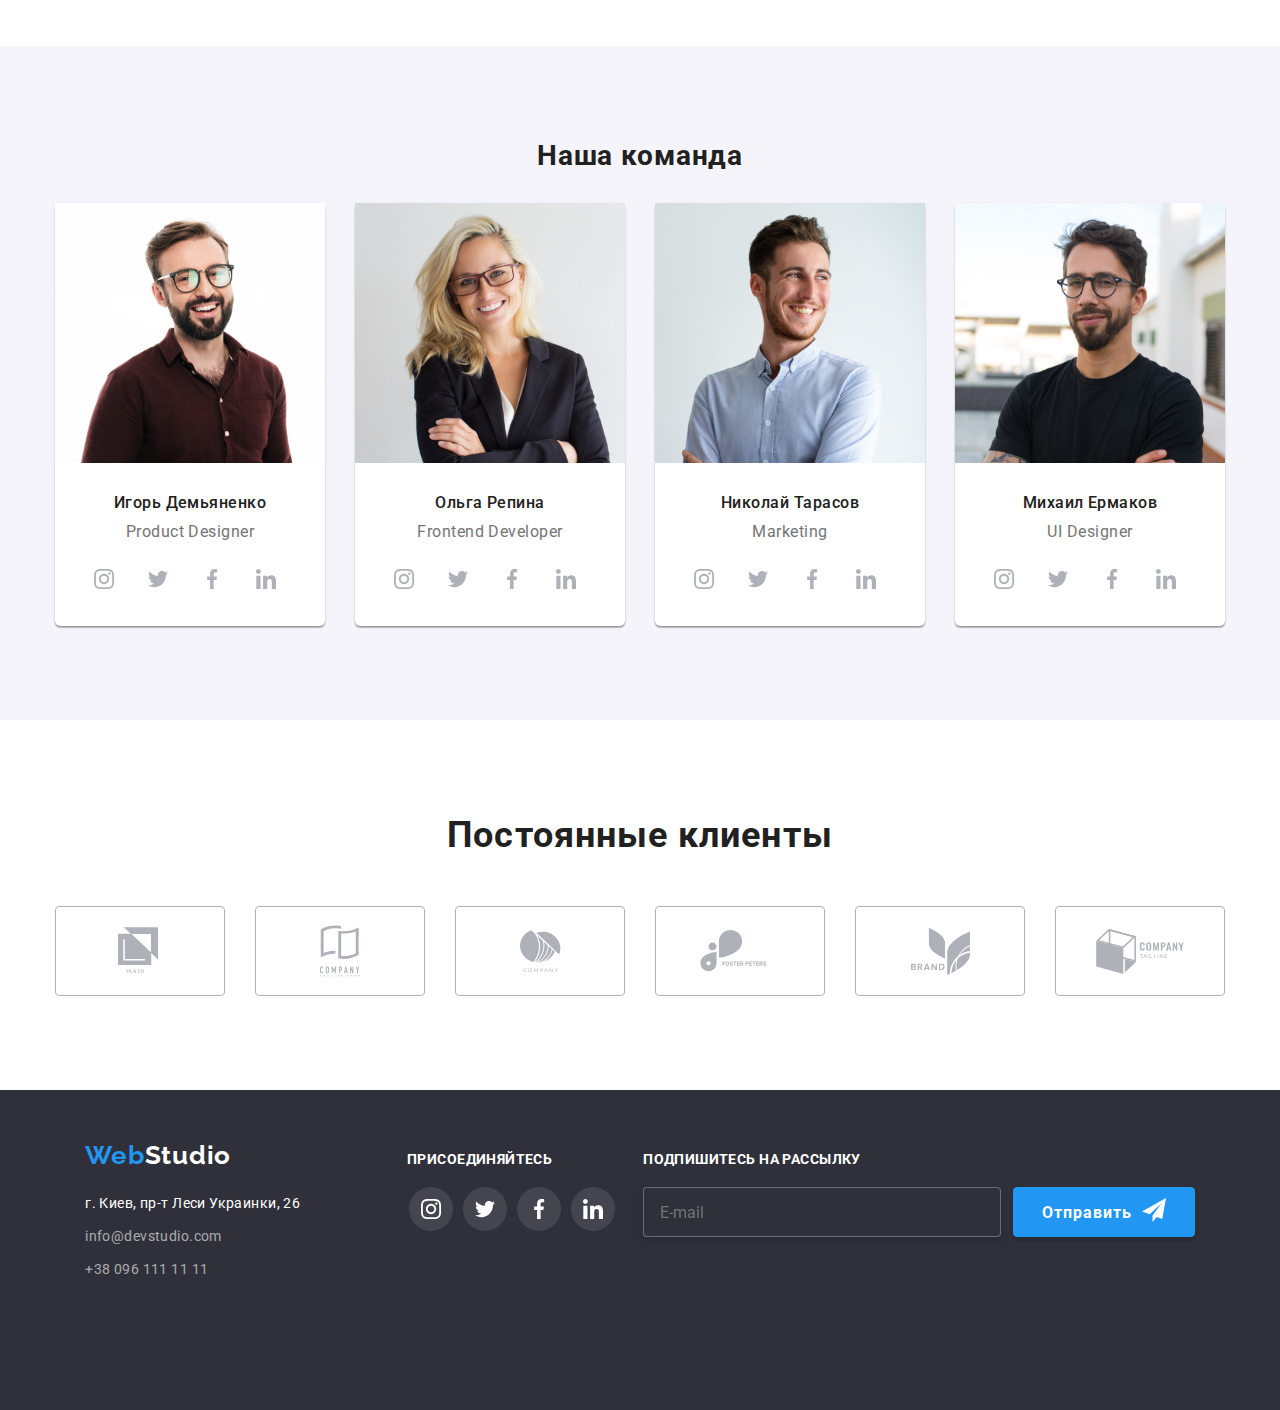
==== commit 02815b0a: "header m" ====
--- a/index.html
+++ b/index.html
@@ -19,9 +19,11 @@
     <header>
         <div class="header-box">
             <nav class="menu">
-                <a class="logo-link list" href="#">
-                    <span>Web</span><span class="header">Studio</span>
-                </a>
+                <div class="logo">
+                    <a class="logo-link list" href="#">
+                        <span>Web</span><span class="header">Studio</span>
+                    </a>
+                </div>
                 <button type="button" class="menu-btn" aria-expanded="false" aria-controls="menu-container"
                     data-menu-button>
                     <svg widht="24" height="16" aria-label="Переключатель мобильного меню">
@@ -35,7 +37,7 @@
                         <li class="item"><a class="nav-item list" href="./portfolio.html">Портфолио</a></li>
                         <li class="item"><a class="nav-item list" href="">Контакты</a></li>
                     </ul>
-                    <address>
+                    <div class="address-block">
                         <ul class="address list">
                             <li class="item">
                                 <a class="address-item list " href="mailto:info@devstudio.com">
@@ -54,7 +56,7 @@
                                     +38 096 111 11 11 </a>
                             </li>
                         </ul>
-                    </address>
+                    </div>
                 </div>
             </nav>
         </div>
@@ -66,7 +68,7 @@
                 для вашего бизнеса</h1>
             <button class="hero-btn btn" data-modal-open>Заказать услугу</button>
             <!-- modal -->
-            <!-- <div class="backdrop is-hidden" data-modal>
+            <div class="backdrop is-hidden" data-modal>
                 <div class="modal">
                     <button class="close" data-modal-close>
                         <svg>
@@ -117,7 +119,7 @@
                     </div>
                     <button class="form-btn btn" type="submit">Отправить</button>
                 </div>
-            </div> -->
+            </div>
         </section>
         <!--Особенности-->
         <section class="advantages">
--- a/css/main.min.css
+++ b/css/main.min.css
@@ -7,5 +7,5 @@
  sans-serif;src:url("https://fonts.googleapis.com/css2?family=Roboto&display=swap");font-style:normal;font-weight:400}@font-face{font-family:'Roboto',  sans-serif;src:url("https://fonts.googleapis.com/css2?family=Roboto:wght@700&display=swap");font-style:normal;font-weight:700}@font-face{font-family:'Roboto',  sans-serif;src:url("https://fonts.googleapis.com/css2?family=Roboto:wght@900&display=swap");font-style:normal;font-weight:900}.logo-link{display:block;font-family:'Raleway',- sans-serif;font-weight:700;font-size:24px;line-height:1.167;letter-spacing:0.03em}.header-box,.menu,.address li,.client,.clients-logo,.header-box-p{display:-webkit-box;display:-ms-flexbox;display:flex;-webkit-box-align:center;-ms-flex-align:center;align-items:center}.hero .hero-btn,.subscription-btn{font:roboto;background-color:#2196F3;color:#fff;border:1px solid #2196F3;border-radius:4px;padding:10px 32px;height:50px;-webkit-box-shadow:0px 4px 4px rgba(0,0,0,0.2);box-shadow:0px 4px 4px rgba(0,0,0,0.2);font-weight:bold;font-size:16px;line-height:1.875;letter-spacing:0.06em}.section-h,.team h2,.regular-clients h2{font-family:Roboto;font-style:normal;font-weight:700;font-size:36px;line-height:1.167;letter-spacing:0.03em}.advantages-item h3,.about-txt h3,.subscription-h{font-family:Roboto;font-style:normal;font-weight:700;font-size:14px;line-height:1.143;letter-spacing:0.03em}.advantages-item p,.contacts,.contacts a{font-family:Roboto;font-weight:400;font-size:14px;line-height:1.72;letter-spacing:0.03em}.filter,.filter-btn.anchor{font-style:normal;font-weight:500;font-size:16px;line-height:1.625;letter-spacing:0.03em}@media screen and (min-width: 768px){.logo-link{font-size:26px;line-height:1.19}}.logo-link span{color:#2196F3}.logo-link .header{color:#212121;margin:0px}.footer-logo{margin-bottom:20px}.footer-logo .footer{color:#fff}body{color:#757575;font-family:'Roboto', sans-serif;list-style:none;text-decoration:none}.list,.nav-item{list-style:none;text-decoration:none}.container{width:100%;padding-right:15px;padding-left:15px;-webkit-box-pack:center;-ms-flex-pack:center;justify-content:center}@media screen and (min-width: 480px){.container{width:480px}}@media screen and (min-width: 768px){.container{width:768px;margin:0 auto}}@media screen and (min-width: 1200px){.container{display:-webkit-box;display:-ms-flexbox;display:flex;width:1200px;margin:0 auto;padding-bottom:94px}}.header-box{-webkit-box-pack:justify;-ms-flex-pack:justify;justify-content:space-between;width:1200px;margin:0 auto;position:relative}.menu{-ms-flex-pack:distribute;justify-content:space-around}.menu-btn{display:-webkit-inline-box;display:-ms-inline-flexbox;display:inline-flex;margin:0;padding:0;border:0;background-color:transparent}.menu-btn .icon-close{display:none}.menu-btn .icon-menu{display:block}.menu-btn.is-open .icon-close{display:block}.menu-btn.is-open .icon-menu{display:none}.menu-container{display:none;position:absolute;top:100%;left:0}.menu-container.is-open{display:block}.nav-list{display:-webkit-box;display:-ms-flexbox;display:flex;margin-left:93px}.nav-list .item.curent ::after{content:"";width:inherit;height:4px;background:#2196F3;border-radius:2px;display:-webkit-box;display:-ms-flexbox;display:flex;margin-top:27px}.nav-list .item+.item{margin-left:50px}.nav-item{display:block;padding-top:32px;font-size:14px;font-weight:500;line-height:1.14;letter-spacing:0.02em;color:#212121;-webkit-transition-property:color;transition-property:color;-webkit-transition-duration:250ms;transition-duration:250ms;-webkit-transition-timing-function:cubic-bezier(0.4, 0, 0.2, 1);transition-timing-function:cubic-bezier(0.4, 0, 0.2, 1);-webkit-transition-delay:0;transition-delay:0}.nav-item:hover,.nav-item:focus{color:#2196F3}.address{display:-webkit-box;display:-ms-flexbox;display:flex;margin-left:auto}.address a{font-family:Roboto;font-style:normal;font-weight:500;font-size:14px;line-height:1.142px;letter-spacing:0.02em;color:#757575;-webkit-transition-property:color;transition-property:color;-webkit-transition-duration:250ms;transition-duration:250ms;-webkit-transition-timing-function:cubic-bezier(0.4, 0, 0.2, 1);transition-timing-function:cubic-bezier(0.4, 0, 0.2, 1);-webkit-transition-delay:0;transition-delay:0}.address .item:not(:last-child){margin-right:50px}.address-item:hover,.address-item:focus,.address-item:hover svg,.address-item:focus svg{color:#2196F3;fill:#2196F3}.icon-address{display:inline-block;vertical-align:middle;margin-right:10px;fill:#757575;-webkit-transition-property:color, -webkit-transform;transition-property:color, -webkit-transform;transition-property:color, transform;transition-property:color, transform, -webkit-transform;-webkit-transition-duration:250ms;transition-duration:250ms;-webkit-transition-timing-function:cubic-bezier(0.4, 0, 0.2, 1);transition-timing-function:cubic-bezier(0.4, 0, 0.2, 1);-webkit-transition-delay:0;transition-delay:0}.mail{width:16px;height:12px}.tell{width:10px;height:16px}.hero{text-align:center;justify-items:center;margin:0 auto;padding-top:118px;padding-bottom:118px;background-color:#2F303A;color:#fff;background-image:-webkit-gradient(linear, left top, right top, from(rgba(47,48,58,0.4)), to(rgba(47,48,58,0.4))),url(../images/hero.jpg);background-image:linear-gradient(to right, rgba(47,48,58,0.4), rgba(47,48,58,0.4)),url(../images/hero.jpg);background-repeat:no-repeat;background-size:cover;background-position:center}@media screen and (min-width: 480px){.hero{width:480px}}@media screen and (min-width: 768px){.hero{width:768px}}@media screen and (min-width: 1200px){.hero{width:100%;padding-top:200px;padding-bottom:200px}}.hero-title{font-weight:900;font-size:26px;line-height:1.615;text-transform:uppercase;margin:0 auto 30px}@media screen and (min-width: 480px){.hero-title{width:360px}}@media screen and (min-width: 1200px){.hero-title{width:696px;font-size:44px;line-height:1.36;letter-spacing:0.06em}}.hero .hero-btn{-webkit-transition-property:-webkit-box-shadow;transition-property:-webkit-box-shadow;transition-property:box-shadow;transition-property:box-shadow, -webkit-box-shadow;-webkit-transition-duration:250ms;transition-duration:250ms;-webkit-transition-timing-function:cubic-bezier(0.4, 0, 0.2, 1);transition-timing-function:cubic-bezier(0.4, 0, 0.2, 1);-webkit-transition-delay:0;transition-delay:0}.hero .hero-btn:focus,.hero .hero-btn:hover{font:roboto;background-color:#fff;color:#2196F3;border:1px solid #fff;cursor:pointer;-webkit-box-shadow:0px 4px 4px rgba(0,0,0,0.15);box-shadow:0px 4px 4px rgba(0,0,0,0.15)}.backdrop{position:fixed;top:0%;left:0%;width:100%;height:100%;background-color:rgba(0,0,0,0.2)}.backdrop.is-hidden{opacity:0;pointer-events:none}.modal{position:absolute;top:50%;left:50%;-webkit-transform:translate(-50%, -50%);transform:translate(-50%, -50%);width:528px;height:581px;background-color:#fff}.close{display:-webkit-box;display:-ms-flexbox;display:flex;width:30px;height:30px;margin-top:8px;margin-right:8px;margin-left:auto;border:1px solid #F5F4FA;border-radius:50%;background-color:transparent}.close svg{-webkit-box-pack:center;-ms-flex-pack:center;justify-content:center;margin:auto;width:16px;height:16px;fill:#2F303A}.close:hover svg,.close:focus svg{fill:#2196F3;cursor:pointer}.form-box h2{text-align:center;color:#212121;font-size:20px;line-height:1.15}.form-box{margin-top:2px;margin-right:40px;margin-bottom:30px;margin-left:40px;color:#757575}.inputs{margin-top:22px;margin-bottom:10px}.intut-data{display:-webkit-box;display:-ms-flexbox;display:flex;-webkit-box-orient:vertical;-webkit-box-direction:normal;-ms-flex-direction:column;flex-direction:column;margin-bottom:10px;position:relative}.intut-data svg{position:absolute;fill:#212121;bottom:13.5px;left:12px;width:18px;height:18px}.intyt-name-h{display:block;text-align:start;margin-bottom:4px;font-size:12px;line-height:1.167;letter-spacing:0.01em}.text-data{padding-top:12px;padding-bottom:12px;padding-left:42px;cursor:pointer;font-size:16px;border:1px solid rgba(33,33,33,0.2);border-radius:4px;-webkit-transition-duration:250ms;transition-duration:250ms;-webkit-transition-timing-function:cubic-bezier(0.4, 0, 0.2, 1);transition-timing-function:cubic-bezier(0.4, 0, 0.2, 1)}.text-data:focus,.text-data:hover,.comment:focus,.comment:hover{border-color:#2196F3;outline:none;cursor:pointer;-webkit-transition-duration:250ms;transition-duration:250ms;-webkit-transition-timing-function:cubic-bezier(0.4, 0, 0.2, 1);transition-timing-function:cubic-bezier(0.4, 0, 0.2, 1)}.text-data:focus+.form-icon{fill:#2196F3}.comment{cursor:pointer;font-size:16px;border:1px solid rgba(33,33,33,0.2);border-radius:4px;color:#757575;width:448px;padding:12px 16px;resize:none;-webkit-transition-duration:250ms;transition-duration:250ms;-webkit-transition-timing-function:cubic-bezier(0.4, 0, 0.2, 1);transition-timing-function:cubic-bezier(0.4, 0, 0.2, 1)}.licenz{color:#757575}.contract{-webkit-box-pack:start;-ms-flex-pack:start;justify-content:start;font-size:14px;line-height:1.714;letter-spacing:0.03em}.checkbox-input{-webkit-appearance:none;-moz-appearance:none;appearance:none;position:absolute}.link-contract{color:#2196F3;-webkit-text-decoration-color:#2196F3;text-decoration-color:#2196F3}.checkbox-svg{display:inline-block;width:15px;height:15px}.checkbox-input:checked+.checkbox-svg{background-color:#2196F3;border-color:transparent}.form-btn{padding:10px 55px;font-weight:bold;font-size:16px;line-height:1.875;color:#fff;background-color:#2196F3;border-color:#2196F3;-webkit-box-shadow:0px 4px 4px rgba(0,0,0,0.15);box-shadow:0px 4px 4px rgba(0,0,0,0.15);border-radius:4px}.advantages{margin-left:auto;margin-right:auto;padding-top:60px;padding-bottom:60px;-webkit-box-pack:center;-ms-flex-pack:center;justify-content:center}@media screen and (min-width: 1200px){.advantages{padding-top:94px;padding-bottom:0px}}.advantages-list li:not(:last-child){margin-bottom:30px}@media screen and (min-width: 768px){.advantages-list{display:-webkit-box;display:-ms-flexbox;display:flex;-ms-flex-wrap:wrap;flex-wrap:wrap;margin:-15px}}@media screen and (min-width: 1200px){.advantages-list{-ms-flex-pack:distribute;justify-content:space-around}}.advantages-item{display:block;width:100%}@media screen and (min-width: 768px){.advantages-item{width:354px;margin:15px}.container .advantages-item{padding-right:-15px;padding-left:-15px}}@media screen and (min-width: 1200px){.advantages-item{width:270px}}.advantages-item h3{text-align:center;text-transform:uppercase;color:#212121;margin:0;margin-bottom:10px}@media screen and (min-width: 768px){.advantages-item h3{text-align:left}}.advantages-item p{margin:0}.advantages-item::before{display:block;height:120px;width:100%;content:'';background:#F5F4FA;background-repeat:no-repeat;background-size:contain;background-position:center;border-radius:4px;margin-bottom:30px;background-size:70px}.icon-antenna::before{background-image:url(../images/icons/antenna.svg)}.icon-clock::before{background-image:url(../images/icons/clock.svg)}.icon-diagram::before{background-image:url(../images/icons/diagram.svg)}.icon-astronaut::before{background-image:url(../images/icons/astronaut.svg)}.about-us{display:none}@media screen and (min-width: 1200px){.about-us{display:block}}.section-h{text-align:center;color:#212121;margin-bottom:50px}.about-list{display:-webkit-box;display:-ms-flexbox;display:flex}.about-list .item{position:relative}.about-list .item:not(:last-child){margin-right:30px}.about-txt{display:-webkit-box;display:-ms-flexbox;display:flex;position:absolute;-webkit-box-align:center;-ms-flex-align:center;align-items:center;background:rgba(47,48,58,0.8);bottom:0px;right:0;-webkit-transform:translateY(-4px);transform:translateY(-4px);width:100%;height:70px;-webkit-box-pack:center;-ms-flex-pack:center;justify-content:center;color:#fff}.about-txt h3{display:block;width:100%;text-align:center;text-transform:uppercase}.team{background-color:#F5F4FA;padding-top:60px;padding-bottom:60px}@media screen and (min-width: 1200px){.team{padding-top:94px;padding-bottom:94px}}.team h2{font-size:28px;line-height:1.1719;text-align:center;color:#212121;margin-bottom:30px}@media screen and (min-width: 1200px){.team h2{font-size:28px}}@media screen and (min-width: 768px){.team-list{display:-webkit-box;display:-ms-flexbox;display:flex;-ms-flex-wrap:wrap;flex-wrap:wrap;margin:-15px}}.team-card{width:100%;margin-bottom:30px;background-color:#fff;-webkit-box-shadow:0px 1px 3px rgba(0,0,0,0.12),0px 1px 1px rgba(0,0,0,0.14),0px 2px 1px rgba(0,0,0,0.2);box-shadow:0px 1px 3px rgba(0,0,0,0.12),0px 1px 1px rgba(0,0,0,0.14),0px 2px 1px rgba(0,0,0,0.2);border-radius:5px}@media screen and (min-width: 768px){.team-card{width:354px;margin:15px}}@media screen and (min-width: 1200px){.team-card{width:270px}}.trumb{position:relative;width:100%}.trumb>img{display:block;width:100%;height:100%;margin:0px}.card-des>h3{font-weight:500;font-size:16px;line-height:1.187;letter-spacing:0.03em;color:#212121;margin:0;margin-bottom:10px;text-align:center}.card-des p{font-size:16px;line-height:1.1875;text-align:center;letter-spacing:0.03em;color:#757575}.card-des{border-right:1px solid 3 transparent;padding-top:30px;border-bottom:1px solid transparent;border-left:1px solid transparent;border-right:1px solid transparent;border-radius:5px}.social{list-style:none;display:-webkit-box;display:-ms-flexbox;display:flex;-webkit-box-pack:center;-ms-flex-pack:center;justify-content:center;margin-top:16px;margin-right:auto;margin-bottom:24px;margin-left:auto}@media screen and (min-width: 480px){.social{margin:16px 122px 24px 122px}}@media screen and (min-width: 768px){.social{margin:16px 74px 24px 74px}}@media screen and (min-width: 768px){.social{margin:16px 32px 24px 32px}}.social-item{display:-webkit-box;display:-ms-flexbox;display:flex}.social-link{display:-webkit-box;display:-ms-flexbox;display:flex;-webkit-box-pack:center;-ms-flex-pack:center;justify-content:center;-webkit-box-align:center;-ms-flex-align:center;align-items:center;width:44px;height:44px;border-radius:50%;background:#fff;margin-right:10px;-webkit-transition-property:background;transition-property:background;-webkit-transition-duration:250ms;transition-duration:250ms;-webkit-transition-timing-function:cubic-bezier(0.4, 0, 0.2, 1);transition-timing-function:cubic-bezier(0.4, 0, 0.2, 1);-webkit-transition-delay:0;transition-delay:0}.social-icon{display:block;-webkit-box-align:center;-ms-flex-align:center;align-items:center;height:20px;width:20px;fill:#AFB1B8;background-position:center}.social-link:hover,.social-link:focus,.social-link:hover svg,.social-link:focus svg{background:#2196F3;fill:#fff}.regular-clients{width:100%;padding-right:15px;padding-left:15px;padding-bottom:60px;padding-top:60px;margin:0 auto}@media screen and (min-width: 1200px){.regular-clients{width:1200px;margin:0 auto;padding-top:94px;padding-bottom:94px}}.regular-clients h2{font-size:28px;line-height:1.1719;text-align:center;color:#212121;margin-bottom:30px}@media screen and (min-width: 1200px){.regular-clients h2{margin-bottom:50px;font-size:36px}}.clients{display:-webkit-box;display:-ms-flexbox;display:flex;-ms-flex-wrap:wrap;flex-wrap:wrap;margin:-15px}@media screen and (min-width: 1200px){.clients{-ms-flex-wrap:nowrap;flex-wrap:nowrap}}.client{-webkit-box-pack:center;-ms-flex-pack:center;justify-content:center;height:90px;width:210px;margin:15px;border:1px solid #AFB1B8;border-radius:4px}@media screen and (min-width: 768px){.client{width:226px}}@media screen and (min-width: 1200px){.client{width:170px}}.client :last-child{margin-right:0px}.clients-logo{-webkit-box-pack:center;-ms-flex-pack:center;justify-content:center;width:170px;height:90px;fill:#AFB1B8;-webkit-transition-property:fill;transition-property:fill;-webkit-transition-duration:250ms;transition-duration:250ms;-webkit-transition-timing-function:cubic-bezier(0.4, 0, 0.2, 1);transition-timing-function:cubic-bezier(0.4, 0, 0.2, 1);-webkit-transition-delay:0;transition-delay:0}.client:hover,.client:focus,.client:hover svg,.client:focus svg{border-color:#2196F3;fill:#2196F3}footer{background-color:#2F303A}.content{padding:60px 15px;width:100%}@media screen and (min-width: 1200px){.content{display:-webkit-box;display:-ms-flexbox;display:flex;width:1200px;padding:0 15px;margin:0 auto;-ms-flex-pack:distribute;justify-content:space-around;-webkit-box-align:baseline;-ms-flex-align:baseline;align-items:baseline}}.logo-addres{display:block;margin:0px auto 60px;text-align:center}@media screen and (min-width: 768px){.logo-addres{margin:0px 124px}}@media screen and (min-width: 1200px){.logo-addres{padding-top:50px}}.contacts{color:#fff;font-style:normal}.contacts a{color:rgba(255,255,255,0.6);font-style:normal;margin-bottom:9px}.contacts-list{margin-bottom:9px}.address-item :last-child{margin-bottom:0px}.join{-ms-flex-pack:distribute;justify-content:space-around;-webkit-box-align:left;-ms-flex-align:left;align-items:left}.join-title{text-align:center;font-family:Roboto;font-style:normal;font-weight:bold;font-size:14px;line-height:1.1429;letter-spacing:0.03em;text-transform:uppercase;color:#fff;margin-bottom:20px}.join .social{list-style:none;display:-webkit-box;display:-ms-flexbox;display:flex;-ms-flex-pack:distribute;justify-content:space-around}.footer-icon{display:-webkit-box;display:-ms-flexbox;display:flex;-webkit-box-pack:center;-ms-flex-pack:center;justify-content:center;-webkit-box-align:center;-ms-flex-align:center;align-items:center;width:44px;height:44px;border-radius:50%;background-color:rgba(255,255,255,0.1);margin-right:10px;-webkit-transition-property:background;transition-property:background;-webkit-transition-duration:250ms;transition-duration:250ms;-webkit-transition-timing-function:cubic-bezier(0.4, 0, 0.2, 1);transition-timing-function:cubic-bezier(0.4, 0, 0.2, 1);-webkit-transition-delay:0;transition-delay:0}.footer-icon:hover,.footer-icon:focus{background:#2196F3}.icon{width:20px;height:20px;display:-webkit-box;display:-ms-flexbox;display:flex;fill:#fff}.subscription-form{display:block}.subscription{display:-webkit-box;display:-ms-flexbox;display:flex;position:relative}.subscription-h{text-transform:uppercase;margin-bottom:20px;color:#fff}.subscription-input{display:-webkit-box;display:-ms-flexbox;display:flex;width:358px;height:50px;margin-right:12px;padding-left:16px;background-color:#2F303A;font-weight:normal;font-size:16px;line-height:20px;color:rgba(255,255,255,0.6);border:1px solid rgba(255,255,255,0.3);-webkit-box-sizing:border-box;box-sizing:border-box;-webkit-filter:drop-shadow(0px 4px 4px rgba(0,0,0,0.15));filter:drop-shadow(0px 4px 4px rgba(0,0,0,0.15));border-radius:4px}.subscription-btn{display:-webkit-inline-box;display:-ms-inline-flexbox;display:inline-flex;text-align:center;padding-left:28px;padding-right:28px;-webkit-box-shadow:0px 4px 4px rgba(0,0,0,0.15);box-shadow:0px 4px 4px rgba(0,0,0,0.15)}.icon-send{width:24px;height:24px;margin-left:10px}.header-box-p{-webkit-box-pack:justify;-ms-flex-pack:justify;justify-content:space-between;width:1200px;border-bottom:1px solid #F5F4FA;margin:0 auto}.portfolio{display:-webkit-box;display:-ms-flexbox;display:flex;-webkit-box-pack:center;-ms-flex-pack:center;justify-content:center;width:1200px;padding-top:94px;padding-bottom:94px;margin:0 auto;-ms-flex-wrap:wrap;flex-wrap:wrap}.filter{display:-webkit-box;display:-ms-flexbox;display:flex;-webkit-box-pack:center;-ms-flex-pack:center;justify-content:center;margin-bottom:34px;color:#212121}.filter-item{display:block;margin-right:8px;border-radius:4px;color:#212121;background-color:#F5F4FA}.filter-btn.anchor{color:#212121;background-color:#F5F4FA;border:1px solid #F5F4FA;border-radius:4px;padding:6px 22px;text-align:center}.filter-btn:hover,.filter-btn:focus{color:#fff;background-color:#2196F3;border:1px solid #2196F3;cursor:pointer;-webkit-box-shadow:0px 4px 4px rgba(0,0,0,0.15);box-shadow:0px 4px 4px rgba(0,0,0,0.15)}.filter .filter-btn :not(:last-child){margin-right:8px}.examples{display:-webkit-box;display:-ms-flexbox;display:flex;-ms-flex-wrap:wrap;flex-wrap:wrap;margin-right:auto;margin-left:auto;width:1200px;padding-top:34px;padding-bottom:94px}.examples .examples-card:not(:nth-child(3n)){margin-right:30px}.examples .examples-card:nth-child(n+3){margin-bottom:30px}.examples-card{display:block;position:relative;width:370px;margin-bottom:30px;border:1px solid #F5F4FA}.examples-card:hover,.examples-card:focus{-webkit-box-shadow:0px 1px 1px rgba(0,0,0,0.12),0px 4px 4px rgba(0,0,0,0.06),1px 4px 6px rgba(0,0,0,0.16);box-shadow:0px 1px 1px rgba(0,0,0,0.12),0px 4px 4px rgba(0,0,0,0.06),1px 4px 6px rgba(0,0,0,0.16)}.examples-photo{position:relative;overflow:hidden}.card-txt{padding-top:20px;padding-bottom:20px;padding-right:24px;padding-left:24px}.card-txt h3{font-weight:700;font-size:18px;line-height:2;letter-spacing:0.06em;color:#212121}.card-link{font-weight:400;font-size:16px;line-height:1.875;letter-spacing:0.03em;color:#757575}.overlay{position:absolute;display:-webkit-box;display:-ms-flexbox;display:flex;width:100%;height:100%;top:0%;left:0%;text-align:center;opacity:0;padding:63px 24px;background-color:#2196F3;color:#fff;font-size:18px;line-height:1.56;letter-spacing:0.03em;-webkit-transform:translateY(100%);transform:translateY(100%);-webkit-transition:-webkit-transform 250ms cubic-bezier(0.4, 0, 0.2, 1);transition:-webkit-transform 250ms cubic-bezier(0.4, 0, 0.2, 1);transition:transform 250ms cubic-bezier(0.4, 0, 0.2, 1);transition:transform 250ms cubic-bezier(0.4, 0, 0.2, 1), -webkit-transform 250ms cubic-bezier(0.4, 0, 0.2, 1)}.examples-card:hover .overlay{opacity:1;-webkit-transform:translateY(0);transform:translateY(0)}
+ sans-serif;font-weight:700;font-size:24px;line-height:1.167;letter-spacing:0.03em}.header-box,.menu,.address-block li,.client,.clients-logo,.header-box-p{display:-webkit-box;display:-ms-flexbox;display:flex;-webkit-box-align:center;-ms-flex-align:center;align-items:center}.hero .hero-btn,.subscription-btn{font:roboto;background-color:#2196F3;color:#fff;border:1px solid #2196F3;border-radius:4px;padding:10px 32px;height:50px;-webkit-box-shadow:0px 4px 4px rgba(0,0,0,0.2);box-shadow:0px 4px 4px rgba(0,0,0,0.2);font-weight:bold;font-size:16px;line-height:1.875;letter-spacing:0.06em}.section-h,.team h2,.regular-clients h2{font-family:Roboto;font-style:normal;font-weight:700;font-size:36px;line-height:1.167;letter-spacing:0.03em}.advantages-item h3,.about-txt h3,.subscription-h{font-family:Roboto;font-style:normal;font-weight:700;font-size:14px;line-height:1.143;letter-spacing:0.03em}.advantages-item p,.contacts,.contacts a{font-family:Roboto;font-weight:400;font-size:14px;line-height:1.72;letter-spacing:0.03em}.filter,.filter-btn.anchor{font-style:normal;font-weight:500;font-size:16px;line-height:1.625;letter-spacing:0.03em}@media screen and (min-width: 768px){.logo-link{font-size:26px;line-height:1.19}}.logo-link span{color:#2196F3}.logo-link .header{color:#212121;margin:0px}.footer-logo{margin-bottom:20px}.footer-logo .footer{color:#fff}body{color:#757575;font-family:'Roboto', sans-serif;list-style:none;text-decoration:none}.list,.nav-item{list-style:none;text-decoration:none}.container{width:100%;padding-right:15px;padding-left:15px;-webkit-box-pack:center;-ms-flex-pack:center;justify-content:center}@media screen and (min-width: 480px){.container{width:480px}}@media screen and (min-width: 768px){.container{width:768px;margin:0 auto}}@media screen and (min-width: 1200px){.container{display:-webkit-box;display:-ms-flexbox;display:flex;width:1200px;margin:0 auto;padding-bottom:94px}}.header-box{padding:16px 15px;width:100%;margin:0 auto;position:relative}@media screen and (min-width: 768px){.header-box{padding:0px 8px}}@media screen and (min-width: 1200px){.header-box{width:1200px;padding:0px}}.logo{font-size:24px}.menu{width:100%;-webkit-box-pack:justify;-ms-flex-pack:justify;justify-content:space-between}@media screen and (min-width: 768px){.menu{width:100%}}.menu-btn{display:none}@media screen and (max-width: 767px){.menu-btn{display:-webkit-inline-box;display:-ms-inline-flexbox;display:inline-flex;width:40px;margin:0;padding:0;border:0;background-color:transparent}}.menu-btn :hover{color:#2196F3}.menu-btn .icon-close{display:none;fill:currentColor}.menu-btn .icon-menu{display:block;fill:currentColor}.menu-btn.is-open .icon-close{display:block;fill:currentColor}.menu-btn.is-open .icon-menu{display:none;fill:currentColor}@media screen and (max-width: 767px){.menu-container{position:absolute;display:none;text-align:center;top:100%;left:0;width:100%;background-color:#fff;border-top:1px solid #F5F4FA;padding:60px 0}.menu-container.is-open{display:block}}@media screen and (min-width: 768px){.menu-container{display:-webkit-box;display:-ms-flexbox;display:flex;-webkit-box-align:center;-ms-flex-align:center;align-items:center}}@media screen and (max-width: 767px){.nav-list{text-align:center}}@media screen and (min-width: 768px){.nav-list{display:-webkit-box;display:-ms-flexbox;display:flex;margin-left:86px;margin-top:32px}}.nav-list .item.curent ::after{content:"";width:66px;height:4px;background:#2196F3;border-radius:2px;-webkit-box-pack:center;-ms-flex-pack:center;justify-content:center;margin-top:8px;display:block;margin-left:auto;margin-right:auto}@media screen and (min-width: 768px){.nav-list .item.curent ::after{display:-webkit-box;display:-ms-flexbox;display:flex;margin-top:27px;width:100%}}@media screen and (min-width: 768px){.nav-list :not(:last-child){margin-right:50px}}.nav-item{display:block;margin-bottom:40px;font-size:14px;font-weight:500;line-height:1.14;letter-spacing:0.02em;color:#212121;-webkit-transition-property:color;transition-property:color;-webkit-transition-duration:250ms;transition-duration:250ms;-webkit-transition-timing-function:cubic-bezier(0.4, 0, 0.2, 1);transition-timing-function:cubic-bezier(0.4, 0, 0.2, 1);-webkit-transition-delay:0;transition-delay:0}@media screen and (min-width: 768px){.nav-item{padding-top:32px;margin-bottom:0px}}.nav-item:hover,.nav-item:focus{color:#2196F3}@media screen and (max-width: 767px){.address-block{display:block;text-align:center;margin-top:60px;margin-left:auto}.address-block :not(:last-child){margin-bottom:16px}}@media screen and (min-width: 768px){.address-block{margin-left:84px;font-size:12px}.address-block .address .item:not(:last-child){margin-bottom:10px}}.address-item{font-family:Roboto;font-style:normal;font-weight:500;font-size:14px;line-height:1.142px;letter-spacing:0.02em;color:#757575;margin-left:auto;margin-right:auto;-webkit-transition-property:color;transition-property:color;-webkit-transition-duration:250ms;transition-duration:250ms;-webkit-transition-timing-function:cubic-bezier(0.4, 0, 0.2, 1);transition-timing-function:cubic-bezier(0.4, 0, 0.2, 1);-webkit-transition-delay:0;transition-delay:0}@media screen and (min-width: 768px){.address-item{margin-left:0px}}.address-item:hover,.address-item:focus,.address-item:hover svg,.address-item:focus svg{color:#2196F3;fill:#2196F3}.icon-address{display:inline-block;vertical-align:middle;margin-right:10px;fill:#757575;-webkit-transition-property:color, -webkit-transform;transition-property:color, -webkit-transform;transition-property:color, transform;transition-property:color, transform, -webkit-transform;-webkit-transition-duration:250ms;transition-duration:250ms;-webkit-transition-timing-function:cubic-bezier(0.4, 0, 0.2, 1);transition-timing-function:cubic-bezier(0.4, 0, 0.2, 1);-webkit-transition-delay:0;transition-delay:0}.mail{width:16px;height:12px}.tell{width:10px;height:16px}.hero{text-align:center;justify-items:center;margin:0 auto;padding-top:118px;padding-bottom:118px;background-color:#2F303A;color:#fff;background-image:-webkit-gradient(linear, left top, right top, from(rgba(47,48,58,0.4)), to(rgba(47,48,58,0.4))),url(../images/hero.jpg);background-image:linear-gradient(to right, rgba(47,48,58,0.4), rgba(47,48,58,0.4)),url(../images/hero.jpg);background-repeat:no-repeat;background-size:cover;background-position:center}@media screen and (min-width: 480px){.hero{width:480px}}@media screen and (min-width: 768px){.hero{width:768px}}@media screen and (min-width: 1200px){.hero{width:100%;padding-top:200px;padding-bottom:200px}}.hero-title{font-weight:900;font-size:26px;line-height:1.615;text-transform:uppercase;margin:0 auto 30px}@media screen and (min-width: 480px){.hero-title{width:360px}}@media screen and (min-width: 1200px){.hero-title{width:696px;font-size:44px;line-height:1.36;letter-spacing:0.06em}}.hero .hero-btn{-webkit-transition-property:-webkit-box-shadow;transition-property:-webkit-box-shadow;transition-property:box-shadow;transition-property:box-shadow, -webkit-box-shadow;-webkit-transition-duration:250ms;transition-duration:250ms;-webkit-transition-timing-function:cubic-bezier(0.4, 0, 0.2, 1);transition-timing-function:cubic-bezier(0.4, 0, 0.2, 1);-webkit-transition-delay:0;transition-delay:0}.hero .hero-btn:focus,.hero .hero-btn:hover{font:roboto;background-color:#fff;color:#2196F3;border:1px solid #fff;cursor:pointer;-webkit-box-shadow:0px 4px 4px rgba(0,0,0,0.15);box-shadow:0px 4px 4px rgba(0,0,0,0.15)}.backdrop{position:fixed;top:0%;left:0%;width:100%;height:100%;padding:93px 15px 94px 15px;background-color:rgba(0,0,0,0.2);overflow-y:scroll;z-index:2}@media screen and (min-width: 768px){.backdrop{padding-top:208px;padding-right:159px;padding-left:159px}}@media screen and (min-width: 1200px){.backdrop{width:100%;padding:0px}}.backdrop.is-hidden{opacity:0;pointer-events:none}.modal{background-color:#fff;padding-bottom:40px;width:290px}@media screen and (min-width: 480px){.modal{width:450px}}@media screen and (min-width: 1200px){.modal{position:absolute;top:50%;left:50%;-webkit-transform:translate(-50%, -50%);transform:translate(-50%, -50%);width:528px;height:581px;padding:0px}}.close{display:-webkit-box;display:-ms-flexbox;display:flex;width:30px;height:30px;margin-top:8px;margin-right:8px;margin-left:auto;border:1px solid #F5F4FA;border-radius:50%;background-color:transparent}.close svg{-webkit-box-pack:center;-ms-flex-pack:center;justify-content:center;margin:auto;width:16px;height:16px;fill:#2F303A}.close:hover svg,.close:focus svg{fill:#2196F3;cursor:pointer}.form-box h2{text-align:center;color:#212121;font-size:20px;line-height:1.15}.form-box{color:#757575;margin:40px}@media screen and (min-width: 1200px){.form-box{margin-top:12px;margin-right:40px;margin-bottom:30px;margin-left:40px}}.inputs{margin-top:12px;width:100%}.intut-data{display:-webkit-box;display:-ms-flexbox;display:flex;-webkit-box-orient:vertical;-webkit-box-direction:normal;-ms-flex-direction:column;flex-direction:column;margin-bottom:10px;position:relative}.intut-data svg{position:absolute;fill:#212121;bottom:13.5px;left:12px;width:18px;height:18px}.intyt-name-h{display:block;text-align:start;margin-bottom:4px;font-size:12px;line-height:1.167;letter-spacing:0.01em}.text-data{padding-top:12px;padding-bottom:12px;padding-left:42px;cursor:pointer;font-size:16px;border:1px solid rgba(33,33,33,0.2);border-radius:4px;-webkit-transition-duration:250ms;transition-duration:250ms;-webkit-transition-timing-function:cubic-bezier(0.4, 0, 0.2, 1);transition-timing-function:cubic-bezier(0.4, 0, 0.2, 1)}.text-data:focus,.text-data:hover,.comment:focus,.comment:hover{border-color:#2196F3;outline:none;cursor:pointer;-webkit-transition-duration:250ms;transition-duration:250ms;-webkit-transition-timing-function:cubic-bezier(0.4, 0, 0.2, 1);transition-timing-function:cubic-bezier(0.4, 0, 0.2, 1)}.text-data:focus+.form-icon{fill:#2196F3}.comment{cursor:pointer;font-size:16px;border:1px solid rgba(33,33,33,0.2);border-radius:4px;color:#757575;width:120px;padding:12px 16px;resize:none;-webkit-transition-duration:250ms;transition-duration:250ms;-webkit-transition-timing-function:cubic-bezier(0.4, 0, 0.2, 1);transition-timing-function:cubic-bezier(0.4, 0, 0.2, 1)}@media screen and (min-width: 480px){.comment{width:370px}}@media screen and (min-width: 1200px){.comment{width:448px;margin-bottom:20px}}.license{color:#757575;margin-bottom:30px}.contract{-webkit-box-pack:start;-ms-flex-pack:start;justify-content:start;font-size:14px;line-height:1.714;letter-spacing:0.03em}.checkbox-input{-webkit-appearance:none;-moz-appearance:none;appearance:none;position:absolute}.link-contract{color:#2196F3;-webkit-text-decoration-color:#2196F3;text-decoration-color:#2196F3}.checkbox-svg{display:inline-block;width:15px;height:15px}.checkbox-input:checked+.checkbox-svg{background-color:#2196F3;border-color:transparent}.form-btn{padding:10px 55px;font-weight:bold;font-size:16px;line-height:1.875;color:#fff;background-color:#2196F3;border-color:#2196F3;-webkit-box-shadow:0px 4px 4px rgba(0,0,0,0.15);box-shadow:0px 4px 4px rgba(0,0,0,0.15);border-radius:4px}.advantages{margin-left:auto;margin-right:auto;padding-top:60px;padding-bottom:60px;-webkit-box-pack:center;-ms-flex-pack:center;justify-content:center}@media screen and (min-width: 1200px){.advantages{padding-top:94px;padding-bottom:0px}}.advantages-list li:not(:last-child){margin-bottom:30px}@media screen and (min-width: 768px){.advantages-list{display:-webkit-box;display:-ms-flexbox;display:flex;-ms-flex-wrap:wrap;flex-wrap:wrap;margin:-15px}}@media screen and (min-width: 1200px){.advantages-list{-ms-flex-pack:distribute;justify-content:space-around}}.advantages-item{display:block;width:100%}@media screen and (min-width: 768px){.advantages-item{width:354px;margin:15px}.container .advantages-item{padding-right:-15px;padding-left:-15px}}@media screen and (min-width: 1200px){.advantages-item{width:270px}}.advantages-item h3{text-align:center;text-transform:uppercase;color:#212121;margin:0;margin-bottom:10px}@media screen and (min-width: 768px){.advantages-item h3{text-align:left}}.advantages-item p{margin:0}.advantages-item::before{display:block;height:120px;width:100%;content:'';background:#F5F4FA;background-repeat:no-repeat;background-size:contain;background-position:center;border-radius:4px;margin-bottom:30px;background-size:70px}.icon-antenna::before{background-image:url(../images/icons/antenna.svg)}.icon-clock::before{background-image:url(../images/icons/clock.svg)}.icon-diagram::before{background-image:url(../images/icons/diagram.svg)}.icon-astronaut::before{background-image:url(../images/icons/astronaut.svg)}.about-us{display:none}@media screen and (min-width: 1200px){.about-us{display:block}}.section-h{text-align:center;color:#212121;margin-bottom:50px}.about-list{display:-webkit-box;display:-ms-flexbox;display:flex}.about-list .item{position:relative}.about-list .item:not(:last-child){margin-right:30px}.about-txt{display:-webkit-box;display:-ms-flexbox;display:flex;position:absolute;-webkit-box-align:center;-ms-flex-align:center;align-items:center;background:rgba(47,48,58,0.8);bottom:0px;right:0;-webkit-transform:translateY(-4px);transform:translateY(-4px);width:100%;height:70px;-webkit-box-pack:center;-ms-flex-pack:center;justify-content:center;color:#fff}.about-txt h3{display:block;width:100%;text-align:center;text-transform:uppercase}.team{background-color:#F5F4FA;padding-top:60px;padding-bottom:60px}@media screen and (min-width: 1200px){.team{padding-top:94px;padding-bottom:0px}}.team h2{font-size:28px;line-height:1.1719;text-align:center;color:#212121;margin-bottom:30px}@media screen and (min-width: 1200px){.team h2{font-size:28px}}@media screen and (min-width: 768px){.team-list{display:-webkit-box;display:-ms-flexbox;display:flex;-ms-flex-wrap:wrap;flex-wrap:wrap;margin:-15px}}.team-card{width:100%;margin-bottom:30px;background-color:#fff;-webkit-box-shadow:0px 1px 3px rgba(0,0,0,0.12),0px 1px 1px rgba(0,0,0,0.14),0px 2px 1px rgba(0,0,0,0.2);box-shadow:0px 1px 3px rgba(0,0,0,0.12),0px 1px 1px rgba(0,0,0,0.14),0px 2px 1px rgba(0,0,0,0.2);border-radius:5px}@media screen and (min-width: 768px){.team-card{width:354px;margin:15px}}@media screen and (min-width: 1200px){.team-card{width:270px}}.trumb{position:relative;width:100%}.trumb>img{display:block;width:100%;height:100%;margin:0px}.card-des>h3{font-weight:500;font-size:16px;line-height:1.187;letter-spacing:0.03em;color:#212121;margin:0;margin-bottom:10px;text-align:center}.card-des p{font-size:16px;line-height:1.1875;text-align:center;letter-spacing:0.03em;color:#757575}.card-des{border-right:1px solid 3 transparent;padding-top:30px;border-bottom:1px solid transparent;border-left:1px solid transparent;border-right:1px solid transparent;border-radius:5px}.social{list-style:none;display:-webkit-box;display:-ms-flexbox;display:flex;-webkit-box-pack:center;-ms-flex-pack:center;justify-content:center;margin-top:16px;margin-right:auto;margin-bottom:24px;margin-left:auto}@media screen and (min-width: 480px){.social{margin:16px 122px 24px 122px}}@media screen and (min-width: 768px){.social{margin:16px 74px 24px 74px}}@media screen and (min-width: 768px){.social{margin:16px 32px 24px 32px}}.social-item{display:-webkit-box;display:-ms-flexbox;display:flex}.social-link{display:-webkit-box;display:-ms-flexbox;display:flex;-webkit-box-pack:center;-ms-flex-pack:center;justify-content:center;-webkit-box-align:center;-ms-flex-align:center;align-items:center;width:44px;height:44px;border-radius:50%;background:#fff;margin-right:10px;-webkit-transition-property:background;transition-property:background;-webkit-transition-duration:250ms;transition-duration:250ms;-webkit-transition-timing-function:cubic-bezier(0.4, 0, 0.2, 1);transition-timing-function:cubic-bezier(0.4, 0, 0.2, 1);-webkit-transition-delay:0;transition-delay:0}.social-icon{display:block;-webkit-box-align:center;-ms-flex-align:center;align-items:center;height:20px;width:20px;fill:#AFB1B8;background-position:center}.social-link:hover,.social-link:focus,.social-link:hover svg,.social-link:focus svg{background:#2196F3;fill:#fff}.regular-clients{width:100%;padding-bottom:60px;padding-top:60px;padding-right:15px;padding-left:15px;margin:0px auto}@media screen and (min-width: 1200px){.regular-clients{width:1200px;margin:0 auto;padding-right:15px;padding-left:15px;padding-top:94px;padding-bottom:94px}}.regular-clients h2{font-size:28px;line-height:1.1719;text-align:center;color:#212121;margin-bottom:30px}@media screen and (min-width: 1200px){.regular-clients h2{margin-bottom:50px;font-size:36px}}.clients{display:-webkit-box;display:-ms-flexbox;display:flex;-ms-flex-wrap:wrap;flex-wrap:wrap;margin:0px auto}@media screen and (min-width: 480px){.clients{margin:-15px -15px -15px -15px}}@media screen and (min-width: 1200px){.clients{-ms-flex-wrap:nowrap;flex-wrap:nowrap}}.client{-webkit-box-pack:center;-ms-flex-pack:center;justify-content:center;height:90px;width:100%;margin:15px;border:1px solid #AFB1B8;border-radius:4px}@media screen and (min-width: 480px){.client{margin:15px;width:210px}}@media screen and (min-width: 768px){.client{width:226px}}@media screen and (min-width: 1200px){.client{width:170px}}.client :last-child{margin-right:0px}.clients-logo{-webkit-box-pack:center;-ms-flex-pack:center;justify-content:center;width:170px;height:90px;fill:#AFB1B8;-webkit-transition-property:fill;transition-property:fill;-webkit-transition-duration:250ms;transition-duration:250ms;-webkit-transition-timing-function:cubic-bezier(0.4, 0, 0.2, 1);transition-timing-function:cubic-bezier(0.4, 0, 0.2, 1);-webkit-transition-delay:0;transition-delay:0}.client:hover,.client:focus,.client:hover svg,.client:focus svg{border-color:#2196F3;fill:#2196F3}footer{background-color:#2F303A}.content{display:-webkit-box;display:-ms-flexbox;display:flex;-webkit-box-orient:vertical;-webkit-box-direction:normal;-ms-flex-direction:column;flex-direction:column;width:100%;padding:60px 0px;margin:0 auto}@media screen and (min-width: 768px){.content{-webkit-box-orient:horizontal;-webkit-box-direction:normal;-ms-flex-direction:row;flex-direction:row;-ms-flex-wrap:wrap;flex-wrap:wrap;width:768px;padding:60px 89px 60px 76px;-ms-flex-pack:distribute;justify-content:space-around;-webkit-box-align:baseline;-ms-flex-align:baseline;align-items:baseline}}@media screen and (min-width: 1200px){.content{-ms-flex-wrap:nowrap;flex-wrap:nowrap;width:1200px;-ms-flex-pack:distribute;justify-content:space-around;padding:0 15px;margin:0 auto;padding:60px auto}}.logo-addres{display:block;margin:0px auto 60px;text-align:center}@media screen and (min-width: 1200px){.logo-addres{display:block;text-align:left;width:231px;padding-top:50px;margin:0px 0px 60px}}.contacts{color:#fff;font-style:normal}@media screen and (min-width: 1200px){.contacts{padding-bottom:60px}}.contacts a{color:rgba(255,255,255,0.6);font-style:normal;margin-bottom:9px}.contacts-list{margin-bottom:9px}.address-item :last-child{margin-bottom:0px}.join{-ms-flex-pack:distribute;justify-content:space-around;-webkit-box-align:left;-ms-flex-align:left;align-items:left;margin-bottom:60px}@media screen and (min-width: 1200px){.join{margin-bottom:0px;width:206px}}.join-title{text-align:center;font-family:Roboto;font-style:normal;font-weight:bold;font-size:14px;line-height:1.1429;letter-spacing:0.03em;text-transform:uppercase;color:#fff;margin-bottom:20px}.join .social{list-style:none;display:-webkit-box;display:-ms-flexbox;display:flex;-ms-flex-pack:distribute;justify-content:space-around}.footer-icon{display:-webkit-box;display:-ms-flexbox;display:flex;-webkit-box-pack:center;-ms-flex-pack:center;justify-content:center;-webkit-box-align:center;-ms-flex-align:center;align-items:center;width:44px;height:44px;border-radius:50%;background-color:rgba(255,255,255,0.1);margin-right:10px;-webkit-transition-property:background;transition-property:background;-webkit-transition-duration:250ms;transition-duration:250ms;-webkit-transition-timing-function:cubic-bezier(0.4, 0, 0.2, 1);transition-timing-function:cubic-bezier(0.4, 0, 0.2, 1);-webkit-transition-delay:0;transition-delay:0}.footer-icon:hover,.footer-icon:focus{background:#2196F3}.icon{width:20px;height:20px;display:-webkit-box;display:-ms-flexbox;display:flex;fill:#fff}.subscription-form{display:block}@media screen and (max-width: 768px){.subscription-form{width:100%;text-align:center}}.subscription{-webkit-box-orient:horizontal;-webkit-box-direction:normal;-ms-flex-direction:row;flex-direction:row}@media screen and (min-width: 1200px){.subscription{display:-webkit-box;display:-ms-flexbox;display:flex}}.subscription-h{text-transform:uppercase;margin-bottom:20px;color:#fff}.subscription-input{background-color:#2F303A;font-weight:normal;font-size:16px;line-height:20px;color:rgba(255,255,255,0.6);border:1px solid rgba(255,255,255,0.3);-webkit-box-sizing:border-box;box-sizing:border-box;-webkit-filter:drop-shadow(0px 4px 4px rgba(0,0,0,0.15));filter:drop-shadow(0px 4px 4px rgba(0,0,0,0.15));border-radius:4px;width:93%;height:50px;margin-bottom:20px;padding-left:16px}@media screen and (min-width: 1200px){.subscription-input{display:-webkit-box;display:-ms-flexbox;display:flex;width:358px;margin-right:12px}}.subscription-btn{display:-webkit-inline-box;display:-ms-inline-flexbox;display:inline-flex;text-align:center;padding-left:28px;padding-right:28px;-webkit-box-shadow:0px 4px 4px rgba(0,0,0,0.15);box-shadow:0px 4px 4px rgba(0,0,0,0.15)}.icon-send{width:24px;height:24px;margin-left:10px}.header-box-p{-webkit-box-pack:justify;-ms-flex-pack:justify;justify-content:space-between;width:1200px;border-bottom:1px solid #F5F4FA;margin:0 auto}.portfolio{display:-webkit-box;display:-ms-flexbox;display:flex;-webkit-box-pack:center;-ms-flex-pack:center;justify-content:center;width:1200px;padding-top:94px;padding-bottom:94px;margin:0 auto;-ms-flex-wrap:wrap;flex-wrap:wrap}.filter{display:-webkit-box;display:-ms-flexbox;display:flex;-webkit-box-pack:center;-ms-flex-pack:center;justify-content:center;margin-bottom:34px;color:#212121}.filter-item{display:block;margin-right:8px;border-radius:4px;color:#212121;background-color:#F5F4FA}.filter-btn.anchor{color:#212121;background-color:#F5F4FA;border:1px solid #F5F4FA;border-radius:4px;padding:6px 22px;text-align:center}.filter-btn:hover,.filter-btn:focus{color:#fff;background-color:#2196F3;border:1px solid #2196F3;cursor:pointer;-webkit-box-shadow:0px 4px 4px rgba(0,0,0,0.15);box-shadow:0px 4px 4px rgba(0,0,0,0.15)}.filter .filter-btn :not(:last-child){margin-right:8px}.examples{display:-webkit-box;display:-ms-flexbox;display:flex;-ms-flex-wrap:wrap;flex-wrap:wrap;margin-right:auto;margin-left:auto;width:1200px;padding-top:34px;padding-bottom:94px}.examples .examples-card:not(:nth-child(3n)){margin-right:30px}.examples .examples-card:nth-child(n+3){margin-bottom:30px}.examples-card{display:block;position:relative;width:370px;margin-bottom:30px;border:1px solid #F5F4FA}.examples-card:hover,.examples-card:focus{-webkit-box-shadow:0px 1px 1px rgba(0,0,0,0.12),0px 4px 4px rgba(0,0,0,0.06),1px 4px 6px rgba(0,0,0,0.16);box-shadow:0px 1px 1px rgba(0,0,0,0.12),0px 4px 4px rgba(0,0,0,0.06),1px 4px 6px rgba(0,0,0,0.16)}.examples-photo{position:relative;overflow:hidden}.card-txt{padding-top:20px;padding-bottom:20px;padding-right:24px;padding-left:24px}.card-txt h3{font-weight:700;font-size:18px;line-height:2;letter-spacing:0.06em;color:#212121}.card-link{font-weight:400;font-size:16px;line-height:1.875;letter-spacing:0.03em;color:#757575}.overlay{position:absolute;display:-webkit-box;display:-ms-flexbox;display:flex;width:100%;height:100%;top:0%;left:0%;text-align:center;opacity:0;padding:63px 24px;background-color:#2196F3;color:#fff;font-size:18px;line-height:1.56;letter-spacing:0.03em;-webkit-transform:translateY(100%);transform:translateY(100%);-webkit-transition:-webkit-transform 250ms cubic-bezier(0.4, 0, 0.2, 1);transition:-webkit-transform 250ms cubic-bezier(0.4, 0, 0.2, 1);transition:transform 250ms cubic-bezier(0.4, 0, 0.2, 1);transition:transform 250ms cubic-bezier(0.4, 0, 0.2, 1), -webkit-transform 250ms cubic-bezier(0.4, 0, 0.2, 1)}.examples-card:hover .overlay{opacity:1;-webkit-transform:translateY(0);transform:translateY(0)}
 /*# sourceMappingURL=main.min.css.map */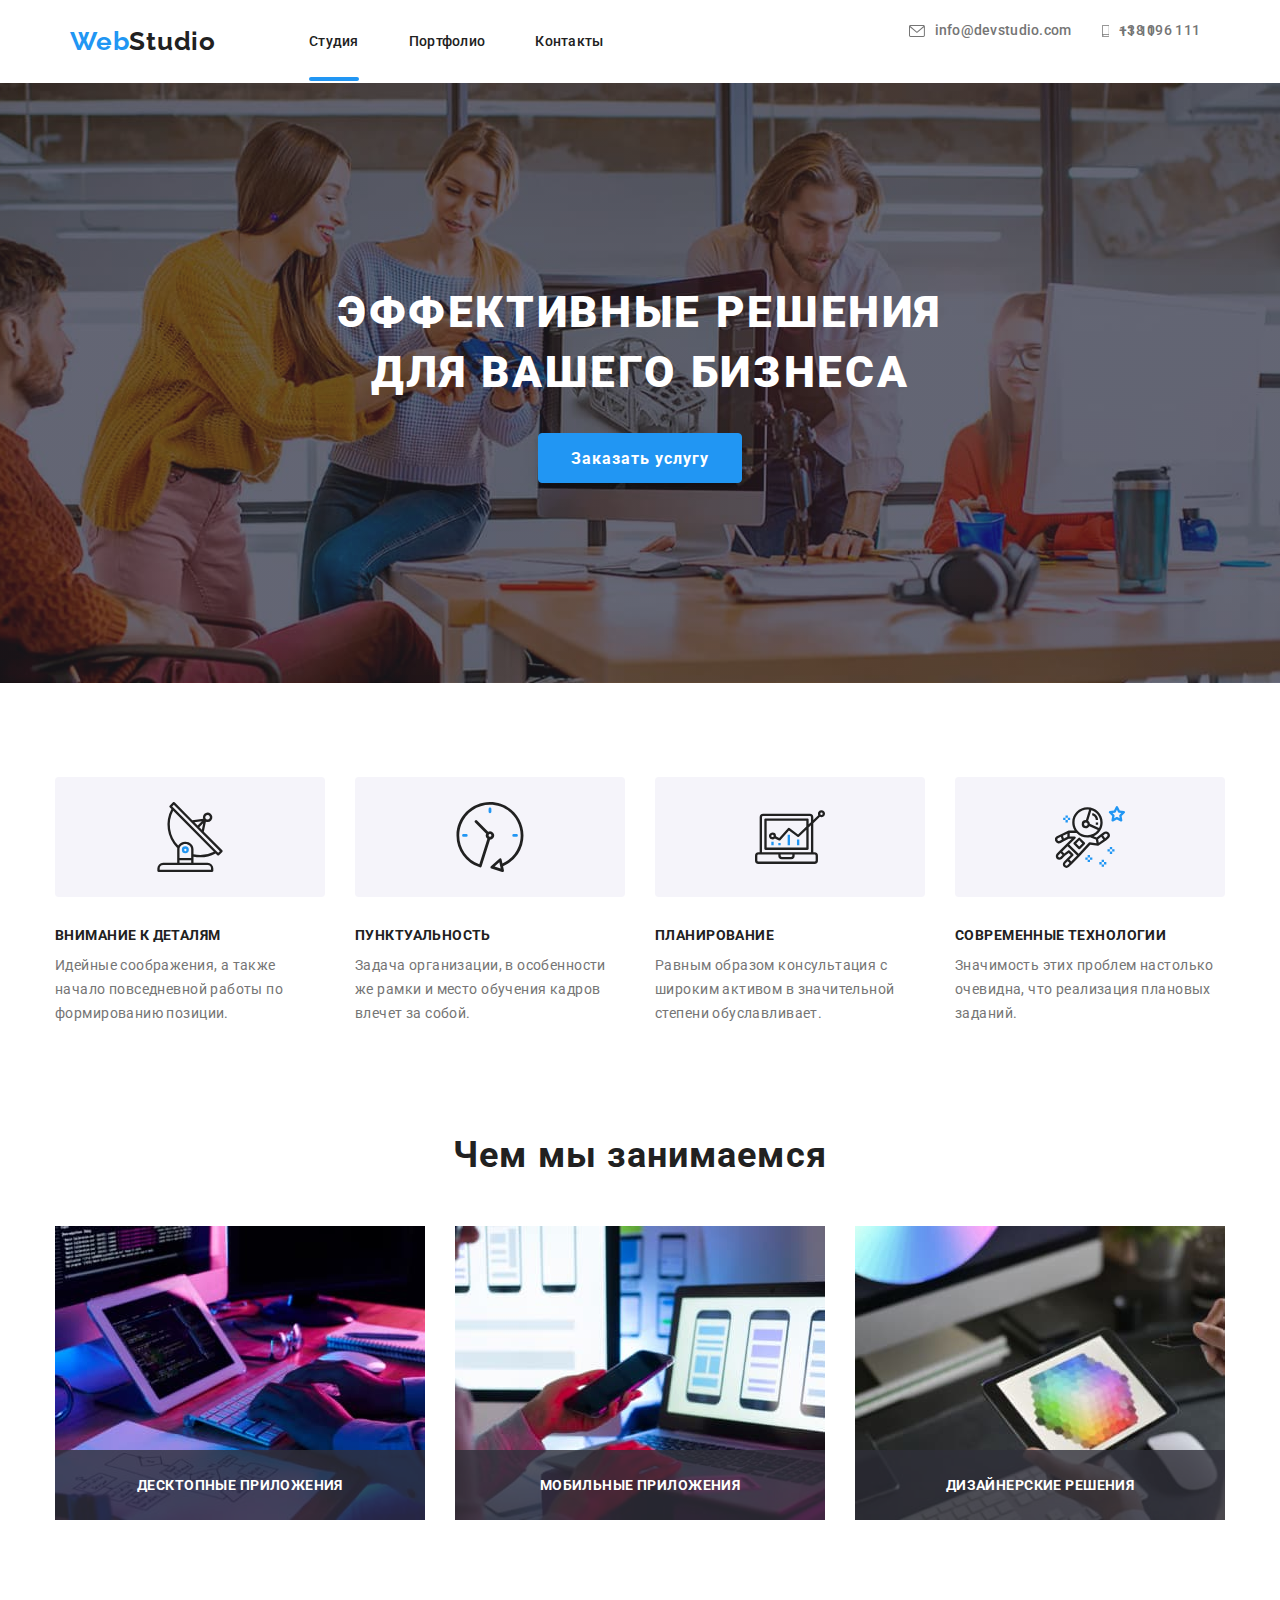
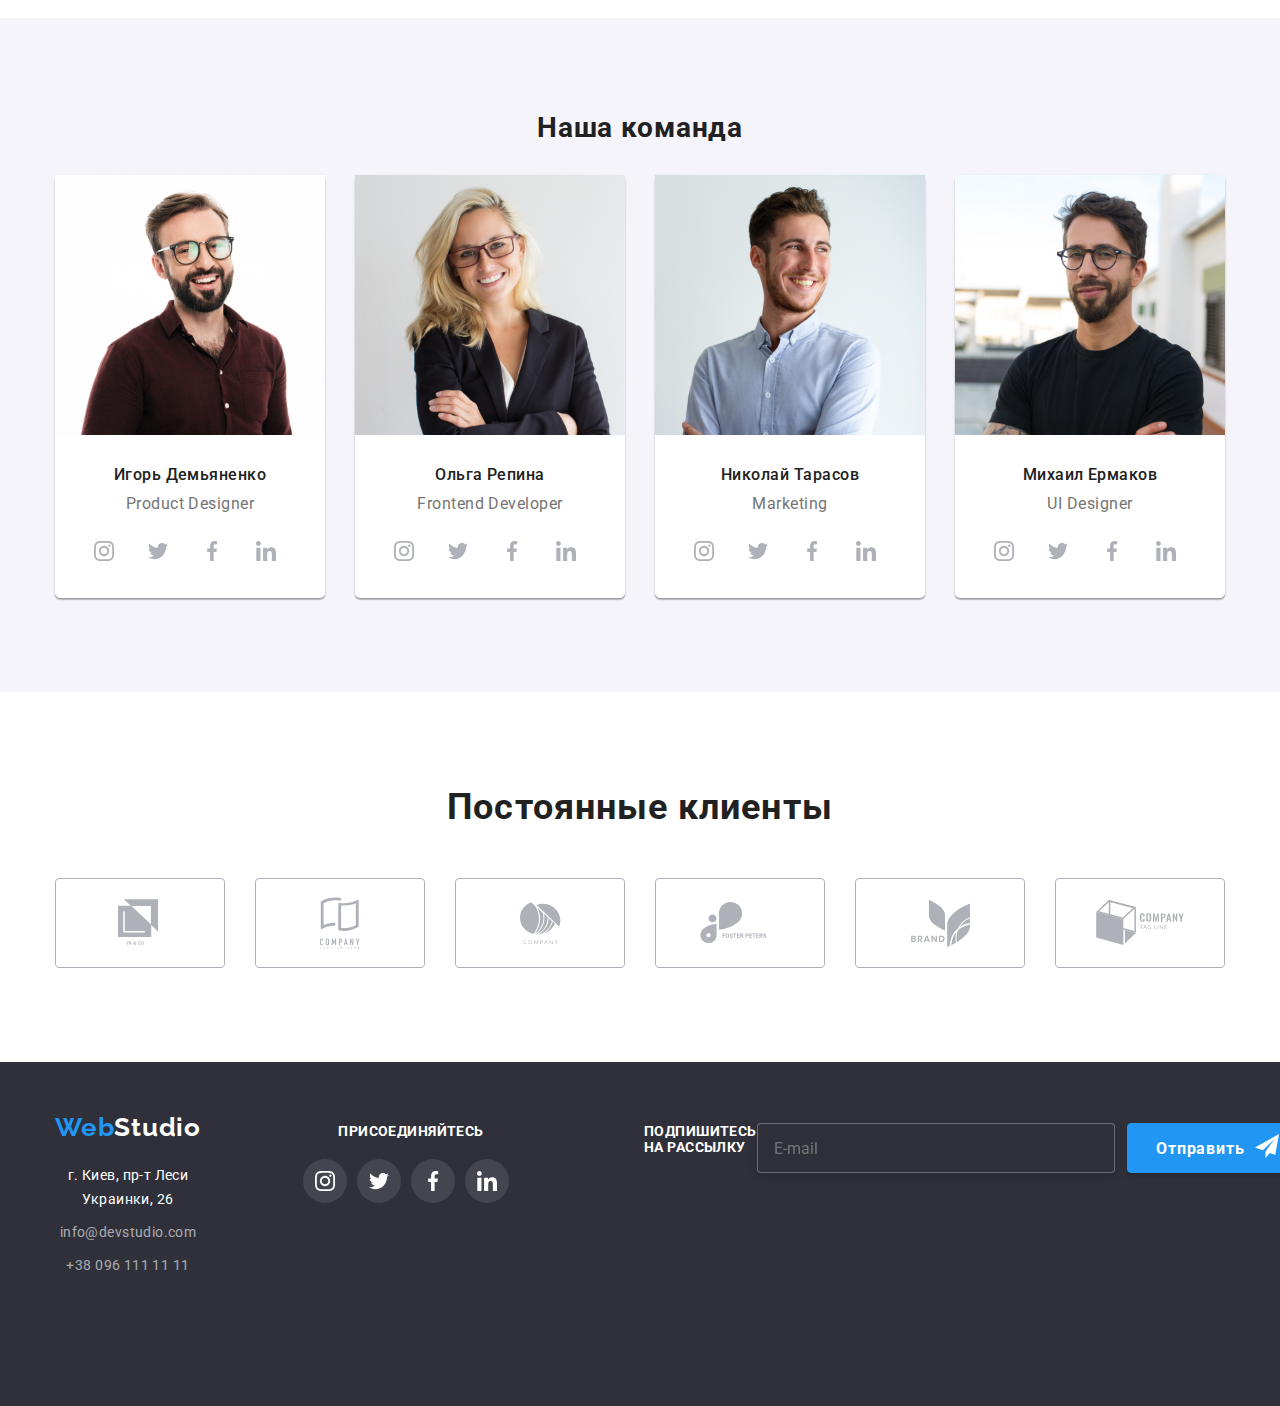
==== commit c7654d37: "portfolio start" ====
--- a/index.html
+++ b/index.html
@@ -33,11 +33,11 @@
                 </button>
                 <div class="menu-container" id="menu-container" data-menu>
                     <ul class="nav-list list">
-                        <li class="item curent"><a class="nav-item list curent" href="#">Студия</a></li>
-                        <li class="item"><a class="nav-item list" href="./portfolio.html">Портфолио</a></li>
-                        <li class="item"><a class="nav-item list" href="">Контакты</a></li>
+                        <li class="navigation-item curent"><a class="nav-item list curent" href="#">Студия</a></li>
+                        <li class="navigation-item"><a class="nav-item list" href="./portfolio.html">Портфолио</a></li>
+                        <li class="navigation-item"><a class="nav-item list" href="">Контакты</a></li>
                     </ul>
-                    <div class="address-block">
+                    <address class="address-block">
                         <ul class="address list">
                             <li class="item">
                                 <a class="address-item list " href="mailto:info@devstudio.com">
@@ -56,7 +56,7 @@
                                     +38 096 111 11 11 </a>
                             </li>
                         </ul>
-                    </div>
+                    </address>
                 </div>
             </nav>
         </div>
--- a/css/main.min.css
+++ b/css/main.min.css
@@ -7,5 +7,5 @@
  sans-serif;src:url("https://fonts.googleapis.com/css2?family=Roboto&display=swap");font-style:normal;font-weight:400}@font-face{font-family:'Roboto',  sans-serif;src:url("https://fonts.googleapis.com/css2?family=Roboto:wght@700&display=swap");font-style:normal;font-weight:700}@font-face{font-family:'Roboto',  sans-serif;src:url("https://fonts.googleapis.com/css2?family=Roboto:wght@900&display=swap");font-style:normal;font-weight:900}.logo-link{display:block;font-family:'Raleway',- sans-serif;font-weight:700;font-size:24px;line-height:1.167;letter-spacing:0.03em}.header-box,.menu,.address-block li,.client,.clients-logo,.header-box-p{display:-webkit-box;display:-ms-flexbox;display:flex;-webkit-box-align:center;-ms-flex-align:center;align-items:center}.hero .hero-btn,.subscription-btn{font:roboto;background-color:#2196F3;color:#fff;border:1px solid #2196F3;border-radius:4px;padding:10px 32px;height:50px;-webkit-box-shadow:0px 4px 4px rgba(0,0,0,0.2);box-shadow:0px 4px 4px rgba(0,0,0,0.2);font-weight:bold;font-size:16px;line-height:1.875;letter-spacing:0.06em}.section-h,.team h2,.regular-clients h2{font-family:Roboto;font-style:normal;font-weight:700;font-size:36px;line-height:1.167;letter-spacing:0.03em}.advantages-item h3,.about-txt h3,.subscription-h{font-family:Roboto;font-style:normal;font-weight:700;font-size:14px;line-height:1.143;letter-spacing:0.03em}.advantages-item p,.contacts,.contacts a{font-family:Roboto;font-weight:400;font-size:14px;line-height:1.72;letter-spacing:0.03em}.filter,.filter-btn.anchor{font-style:normal;font-weight:500;font-size:16px;line-height:1.625;letter-spacing:0.03em}@media screen and (min-width: 768px){.logo-link{font-size:26px;line-height:1.19}}.logo-link span{color:#2196F3}.logo-link .header{color:#212121;margin:0px}.footer-logo{margin-bottom:20px}.footer-logo .footer{color:#fff}body{color:#757575;font-family:'Roboto', sans-serif;list-style:none;text-decoration:none}.list,.nav-item{list-style:none;text-decoration:none}.container{width:100%;padding-right:15px;padding-left:15px;-webkit-box-pack:center;-ms-flex-pack:center;justify-content:center}@media screen and (min-width: 480px){.container{width:480px}}@media screen and (min-width: 768px){.container{width:768px;margin:0 auto}}@media screen and (min-width: 1200px){.container{display:-webkit-box;display:-ms-flexbox;display:flex;width:1200px;margin:0 auto;padding-bottom:94px}}.header-box{padding:16px 15px;width:100%;margin:0 auto;position:relative}@media screen and (min-width: 768px){.header-box{padding:0px 8px}}@media screen and (min-width: 1200px){.header-box{width:1200px;padding:0px}}.logo{font-size:24px}.menu{width:100%;-webkit-box-pack:justify;-ms-flex-pack:justify;justify-content:space-between}@media screen and (min-width: 768px){.menu{width:100%}}.menu-btn{display:none}@media screen and (max-width: 767px){.menu-btn{display:-webkit-inline-box;display:-ms-inline-flexbox;display:inline-flex;width:40px;margin:0;padding:0;border:0;background-color:transparent}}.menu-btn :hover{color:#2196F3}.menu-btn .icon-close{display:none;fill:currentColor}.menu-btn .icon-menu{display:block;fill:currentColor}.menu-btn.is-open .icon-close{display:block;fill:currentColor}.menu-btn.is-open .icon-menu{display:none;fill:currentColor}@media screen and (max-width: 767px){.menu-container{position:absolute;display:none;text-align:center;top:100%;left:0;width:100%;background-color:#fff;border-top:1px solid #F5F4FA;padding:60px 0}.menu-container.is-open{display:block}}@media screen and (min-width: 768px){.menu-container{display:-webkit-box;display:-ms-flexbox;display:flex;-webkit-box-align:center;-ms-flex-align:center;align-items:center}}@media screen and (max-width: 767px){.nav-list{text-align:center}}@media screen and (min-width: 768px){.nav-list{display:-webkit-box;display:-ms-flexbox;display:flex;margin-left:86px;margin-top:32px}}.nav-list .item.curent ::after{content:"";width:66px;height:4px;background:#2196F3;border-radius:2px;-webkit-box-pack:center;-ms-flex-pack:center;justify-content:center;margin-top:8px;display:block;margin-left:auto;margin-right:auto}@media screen and (min-width: 768px){.nav-list .item.curent ::after{display:-webkit-box;display:-ms-flexbox;display:flex;margin-top:27px;width:100%}}@media screen and (min-width: 768px){.nav-list :not(:last-child){margin-right:50px}}.nav-item{display:block;margin-bottom:40px;font-size:14px;font-weight:500;line-height:1.14;letter-spacing:0.02em;color:#212121;-webkit-transition-property:color;transition-property:color;-webkit-transition-duration:250ms;transition-duration:250ms;-webkit-transition-timing-function:cubic-bezier(0.4, 0, 0.2, 1);transition-timing-function:cubic-bezier(0.4, 0, 0.2, 1);-webkit-transition-delay:0;transition-delay:0}@media screen and (min-width: 768px){.nav-item{padding-top:32px;margin-bottom:0px}}.nav-item:hover,.nav-item:focus{color:#2196F3}@media screen and (max-width: 767px){.address-block{display:block;text-align:center;margin-top:60px;margin-left:auto}.address-block :not(:last-child){margin-bottom:16px}}@media screen and (min-width: 768px){.address-block{margin-left:84px;font-size:12px}.address-block .address .item:not(:last-child){margin-bottom:10px}}.address-item{font-family:Roboto;font-style:normal;font-weight:500;font-size:14px;line-height:1.142px;letter-spacing:0.02em;color:#757575;margin-left:auto;margin-right:auto;-webkit-transition-property:color;transition-property:color;-webkit-transition-duration:250ms;transition-duration:250ms;-webkit-transition-timing-function:cubic-bezier(0.4, 0, 0.2, 1);transition-timing-function:cubic-bezier(0.4, 0, 0.2, 1);-webkit-transition-delay:0;transition-delay:0}@media screen and (min-width: 768px){.address-item{margin-left:0px}}.address-item:hover,.address-item:focus,.address-item:hover svg,.address-item:focus svg{color:#2196F3;fill:#2196F3}.icon-address{display:inline-block;vertical-align:middle;margin-right:10px;fill:#757575;-webkit-transition-property:color, -webkit-transform;transition-property:color, -webkit-transform;transition-property:color, transform;transition-property:color, transform, -webkit-transform;-webkit-transition-duration:250ms;transition-duration:250ms;-webkit-transition-timing-function:cubic-bezier(0.4, 0, 0.2, 1);transition-timing-function:cubic-bezier(0.4, 0, 0.2, 1);-webkit-transition-delay:0;transition-delay:0}.mail{width:16px;height:12px}.tell{width:10px;height:16px}.hero{text-align:center;justify-items:center;margin:0 auto;padding-top:118px;padding-bottom:118px;background-color:#2F303A;color:#fff;background-image:-webkit-gradient(linear, left top, right top, from(rgba(47,48,58,0.4)), to(rgba(47,48,58,0.4))),url(../images/hero.jpg);background-image:linear-gradient(to right, rgba(47,48,58,0.4), rgba(47,48,58,0.4)),url(../images/hero.jpg);background-repeat:no-repeat;background-size:cover;background-position:center}@media screen and (min-width: 480px){.hero{width:480px}}@media screen and (min-width: 768px){.hero{width:768px}}@media screen and (min-width: 1200px){.hero{width:100%;padding-top:200px;padding-bottom:200px}}.hero-title{font-weight:900;font-size:26px;line-height:1.615;text-transform:uppercase;margin:0 auto 30px}@media screen and (min-width: 480px){.hero-title{width:360px}}@media screen and (min-width: 1200px){.hero-title{width:696px;font-size:44px;line-height:1.36;letter-spacing:0.06em}}.hero .hero-btn{-webkit-transition-property:-webkit-box-shadow;transition-property:-webkit-box-shadow;transition-property:box-shadow;transition-property:box-shadow, -webkit-box-shadow;-webkit-transition-duration:250ms;transition-duration:250ms;-webkit-transition-timing-function:cubic-bezier(0.4, 0, 0.2, 1);transition-timing-function:cubic-bezier(0.4, 0, 0.2, 1);-webkit-transition-delay:0;transition-delay:0}.hero .hero-btn:focus,.hero .hero-btn:hover{font:roboto;background-color:#fff;color:#2196F3;border:1px solid #fff;cursor:pointer;-webkit-box-shadow:0px 4px 4px rgba(0,0,0,0.15);box-shadow:0px 4px 4px rgba(0,0,0,0.15)}.backdrop{position:fixed;top:0%;left:0%;width:100%;height:100%;padding:93px 15px 94px 15px;background-color:rgba(0,0,0,0.2);overflow-y:scroll;z-index:2}@media screen and (min-width: 768px){.backdrop{padding-top:208px;padding-right:159px;padding-left:159px}}@media screen and (min-width: 1200px){.backdrop{width:100%;padding:0px}}.backdrop.is-hidden{opacity:0;pointer-events:none}.modal{background-color:#fff;padding-bottom:40px;width:290px}@media screen and (min-width: 480px){.modal{width:450px}}@media screen and (min-width: 1200px){.modal{position:absolute;top:50%;left:50%;-webkit-transform:translate(-50%, -50%);transform:translate(-50%, -50%);width:528px;height:581px;padding:0px}}.close{display:-webkit-box;display:-ms-flexbox;display:flex;width:30px;height:30px;margin-top:8px;margin-right:8px;margin-left:auto;border:1px solid #F5F4FA;border-radius:50%;background-color:transparent}.close svg{-webkit-box-pack:center;-ms-flex-pack:center;justify-content:center;margin:auto;width:16px;height:16px;fill:#2F303A}.close:hover svg,.close:focus svg{fill:#2196F3;cursor:pointer}.form-box h2{text-align:center;color:#212121;font-size:20px;line-height:1.15}.form-box{color:#757575;margin:40px}@media screen and (min-width: 1200px){.form-box{margin-top:12px;margin-right:40px;margin-bottom:30px;margin-left:40px}}.inputs{margin-top:12px;width:100%}.intut-data{display:-webkit-box;display:-ms-flexbox;display:flex;-webkit-box-orient:vertical;-webkit-box-direction:normal;-ms-flex-direction:column;flex-direction:column;margin-bottom:10px;position:relative}.intut-data svg{position:absolute;fill:#212121;bottom:13.5px;left:12px;width:18px;height:18px}.intyt-name-h{display:block;text-align:start;margin-bottom:4px;font-size:12px;line-height:1.167;letter-spacing:0.01em}.text-data{padding-top:12px;padding-bottom:12px;padding-left:42px;cursor:pointer;font-size:16px;border:1px solid rgba(33,33,33,0.2);border-radius:4px;-webkit-transition-duration:250ms;transition-duration:250ms;-webkit-transition-timing-function:cubic-bezier(0.4, 0, 0.2, 1);transition-timing-function:cubic-bezier(0.4, 0, 0.2, 1)}.text-data:focus,.text-data:hover,.comment:focus,.comment:hover{border-color:#2196F3;outline:none;cursor:pointer;-webkit-transition-duration:250ms;transition-duration:250ms;-webkit-transition-timing-function:cubic-bezier(0.4, 0, 0.2, 1);transition-timing-function:cubic-bezier(0.4, 0, 0.2, 1)}.text-data:focus+.form-icon{fill:#2196F3}.comment{cursor:pointer;font-size:16px;border:1px solid rgba(33,33,33,0.2);border-radius:4px;color:#757575;width:120px;padding:12px 16px;resize:none;-webkit-transition-duration:250ms;transition-duration:250ms;-webkit-transition-timing-function:cubic-bezier(0.4, 0, 0.2, 1);transition-timing-function:cubic-bezier(0.4, 0, 0.2, 1)}@media screen and (min-width: 480px){.comment{width:370px}}@media screen and (min-width: 1200px){.comment{width:448px;margin-bottom:20px}}.license{color:#757575;margin-bottom:30px}.contract{-webkit-box-pack:start;-ms-flex-pack:start;justify-content:start;font-size:14px;line-height:1.714;letter-spacing:0.03em}.checkbox-input{-webkit-appearance:none;-moz-appearance:none;appearance:none;position:absolute}.link-contract{color:#2196F3;-webkit-text-decoration-color:#2196F3;text-decoration-color:#2196F3}.checkbox-svg{display:inline-block;width:15px;height:15px}.checkbox-input:checked+.checkbox-svg{background-color:#2196F3;border-color:transparent}.form-btn{padding:10px 55px;font-weight:bold;font-size:16px;line-height:1.875;color:#fff;background-color:#2196F3;border-color:#2196F3;-webkit-box-shadow:0px 4px 4px rgba(0,0,0,0.15);box-shadow:0px 4px 4px rgba(0,0,0,0.15);border-radius:4px}.advantages{margin-left:auto;margin-right:auto;padding-top:60px;padding-bottom:60px;-webkit-box-pack:center;-ms-flex-pack:center;justify-content:center}@media screen and (min-width: 1200px){.advantages{padding-top:94px;padding-bottom:0px}}.advantages-list li:not(:last-child){margin-bottom:30px}@media screen and (min-width: 768px){.advantages-list{display:-webkit-box;display:-ms-flexbox;display:flex;-ms-flex-wrap:wrap;flex-wrap:wrap;margin:-15px}}@media screen and (min-width: 1200px){.advantages-list{-ms-flex-pack:distribute;justify-content:space-around}}.advantages-item{display:block;width:100%}@media screen and (min-width: 768px){.advantages-item{width:354px;margin:15px}.container .advantages-item{padding-right:-15px;padding-left:-15px}}@media screen and (min-width: 1200px){.advantages-item{width:270px}}.advantages-item h3{text-align:center;text-transform:uppercase;color:#212121;margin:0;margin-bottom:10px}@media screen and (min-width: 768px){.advantages-item h3{text-align:left}}.advantages-item p{margin:0}.advantages-item::before{display:block;height:120px;width:100%;content:'';background:#F5F4FA;background-repeat:no-repeat;background-size:contain;background-position:center;border-radius:4px;margin-bottom:30px;background-size:70px}.icon-antenna::before{background-image:url(../images/icons/antenna.svg)}.icon-clock::before{background-image:url(../images/icons/clock.svg)}.icon-diagram::before{background-image:url(../images/icons/diagram.svg)}.icon-astronaut::before{background-image:url(../images/icons/astronaut.svg)}.about-us{display:none}@media screen and (min-width: 1200px){.about-us{display:block}}.section-h{text-align:center;color:#212121;margin-bottom:50px}.about-list{display:-webkit-box;display:-ms-flexbox;display:flex}.about-list .item{position:relative}.about-list .item:not(:last-child){margin-right:30px}.about-txt{display:-webkit-box;display:-ms-flexbox;display:flex;position:absolute;-webkit-box-align:center;-ms-flex-align:center;align-items:center;background:rgba(47,48,58,0.8);bottom:0px;right:0;-webkit-transform:translateY(-4px);transform:translateY(-4px);width:100%;height:70px;-webkit-box-pack:center;-ms-flex-pack:center;justify-content:center;color:#fff}.about-txt h3{display:block;width:100%;text-align:center;text-transform:uppercase}.team{background-color:#F5F4FA;padding-top:60px;padding-bottom:60px}@media screen and (min-width: 1200px){.team{padding-top:94px;padding-bottom:0px}}.team h2{font-size:28px;line-height:1.1719;text-align:center;color:#212121;margin-bottom:30px}@media screen and (min-width: 1200px){.team h2{font-size:28px}}@media screen and (min-width: 768px){.team-list{display:-webkit-box;display:-ms-flexbox;display:flex;-ms-flex-wrap:wrap;flex-wrap:wrap;margin:-15px}}.team-card{width:100%;margin-bottom:30px;background-color:#fff;-webkit-box-shadow:0px 1px 3px rgba(0,0,0,0.12),0px 1px 1px rgba(0,0,0,0.14),0px 2px 1px rgba(0,0,0,0.2);box-shadow:0px 1px 3px rgba(0,0,0,0.12),0px 1px 1px rgba(0,0,0,0.14),0px 2px 1px rgba(0,0,0,0.2);border-radius:5px}@media screen and (min-width: 768px){.team-card{width:354px;margin:15px}}@media screen and (min-width: 1200px){.team-card{width:270px}}.trumb{position:relative;width:100%}.trumb>img{display:block;width:100%;height:100%;margin:0px}.card-des>h3{font-weight:500;font-size:16px;line-height:1.187;letter-spacing:0.03em;color:#212121;margin:0;margin-bottom:10px;text-align:center}.card-des p{font-size:16px;line-height:1.1875;text-align:center;letter-spacing:0.03em;color:#757575}.card-des{border-right:1px solid 3 transparent;padding-top:30px;border-bottom:1px solid transparent;border-left:1px solid transparent;border-right:1px solid transparent;border-radius:5px}.social{list-style:none;display:-webkit-box;display:-ms-flexbox;display:flex;-webkit-box-pack:center;-ms-flex-pack:center;justify-content:center;margin-top:16px;margin-right:auto;margin-bottom:24px;margin-left:auto}@media screen and (min-width: 480px){.social{margin:16px 122px 24px 122px}}@media screen and (min-width: 768px){.social{margin:16px 74px 24px 74px}}@media screen and (min-width: 768px){.social{margin:16px 32px 24px 32px}}.social-item{display:-webkit-box;display:-ms-flexbox;display:flex}.social-link{display:-webkit-box;display:-ms-flexbox;display:flex;-webkit-box-pack:center;-ms-flex-pack:center;justify-content:center;-webkit-box-align:center;-ms-flex-align:center;align-items:center;width:44px;height:44px;border-radius:50%;background:#fff;margin-right:10px;-webkit-transition-property:background;transition-property:background;-webkit-transition-duration:250ms;transition-duration:250ms;-webkit-transition-timing-function:cubic-bezier(0.4, 0, 0.2, 1);transition-timing-function:cubic-bezier(0.4, 0, 0.2, 1);-webkit-transition-delay:0;transition-delay:0}.social-icon{display:block;-webkit-box-align:center;-ms-flex-align:center;align-items:center;height:20px;width:20px;fill:#AFB1B8;background-position:center}.social-link:hover,.social-link:focus,.social-link:hover svg,.social-link:focus svg{background:#2196F3;fill:#fff}.regular-clients{width:100%;padding-bottom:60px;padding-top:60px;padding-right:15px;padding-left:15px;margin:0px auto}@media screen and (min-width: 1200px){.regular-clients{width:1200px;margin:0 auto;padding-right:15px;padding-left:15px;padding-top:94px;padding-bottom:94px}}.regular-clients h2{font-size:28px;line-height:1.1719;text-align:center;color:#212121;margin-bottom:30px}@media screen and (min-width: 1200px){.regular-clients h2{margin-bottom:50px;font-size:36px}}.clients{display:-webkit-box;display:-ms-flexbox;display:flex;-ms-flex-wrap:wrap;flex-wrap:wrap;margin:0px auto}@media screen and (min-width: 480px){.clients{margin:-15px -15px -15px -15px}}@media screen and (min-width: 1200px){.clients{-ms-flex-wrap:nowrap;flex-wrap:nowrap}}.client{-webkit-box-pack:center;-ms-flex-pack:center;justify-content:center;height:90px;width:100%;margin:15px;border:1px solid #AFB1B8;border-radius:4px}@media screen and (min-width: 480px){.client{margin:15px;width:210px}}@media screen and (min-width: 768px){.client{width:226px}}@media screen and (min-width: 1200px){.client{width:170px}}.client :last-child{margin-right:0px}.clients-logo{-webkit-box-pack:center;-ms-flex-pack:center;justify-content:center;width:170px;height:90px;fill:#AFB1B8;-webkit-transition-property:fill;transition-property:fill;-webkit-transition-duration:250ms;transition-duration:250ms;-webkit-transition-timing-function:cubic-bezier(0.4, 0, 0.2, 1);transition-timing-function:cubic-bezier(0.4, 0, 0.2, 1);-webkit-transition-delay:0;transition-delay:0}.client:hover,.client:focus,.client:hover svg,.client:focus svg{border-color:#2196F3;fill:#2196F3}footer{background-color:#2F303A}.content{display:-webkit-box;display:-ms-flexbox;display:flex;-webkit-box-orient:vertical;-webkit-box-direction:normal;-ms-flex-direction:column;flex-direction:column;width:100%;padding:60px 0px;margin:0 auto}@media screen and (min-width: 768px){.content{-webkit-box-orient:horizontal;-webkit-box-direction:normal;-ms-flex-direction:row;flex-direction:row;-ms-flex-wrap:wrap;flex-wrap:wrap;width:768px;padding:60px 89px 60px 76px;-ms-flex-pack:distribute;justify-content:space-around;-webkit-box-align:baseline;-ms-flex-align:baseline;align-items:baseline}}@media screen and (min-width: 1200px){.content{-ms-flex-wrap:nowrap;flex-wrap:nowrap;width:1200px;-ms-flex-pack:distribute;justify-content:space-around;padding:0 15px;margin:0 auto;padding:60px auto}}.logo-addres{display:block;margin:0px auto 60px;text-align:center}@media screen and (min-width: 1200px){.logo-addres{display:block;text-align:left;width:231px;padding-top:50px;margin:0px 0px 60px}}.contacts{color:#fff;font-style:normal}@media screen and (min-width: 1200px){.contacts{padding-bottom:60px}}.contacts a{color:rgba(255,255,255,0.6);font-style:normal;margin-bottom:9px}.contacts-list{margin-bottom:9px}.address-item :last-child{margin-bottom:0px}.join{-ms-flex-pack:distribute;justify-content:space-around;-webkit-box-align:left;-ms-flex-align:left;align-items:left;margin-bottom:60px}@media screen and (min-width: 1200px){.join{margin-bottom:0px;width:206px}}.join-title{text-align:center;font-family:Roboto;font-style:normal;font-weight:bold;font-size:14px;line-height:1.1429;letter-spacing:0.03em;text-transform:uppercase;color:#fff;margin-bottom:20px}.join .social{list-style:none;display:-webkit-box;display:-ms-flexbox;display:flex;-ms-flex-pack:distribute;justify-content:space-around}.footer-icon{display:-webkit-box;display:-ms-flexbox;display:flex;-webkit-box-pack:center;-ms-flex-pack:center;justify-content:center;-webkit-box-align:center;-ms-flex-align:center;align-items:center;width:44px;height:44px;border-radius:50%;background-color:rgba(255,255,255,0.1);margin-right:10px;-webkit-transition-property:background;transition-property:background;-webkit-transition-duration:250ms;transition-duration:250ms;-webkit-transition-timing-function:cubic-bezier(0.4, 0, 0.2, 1);transition-timing-function:cubic-bezier(0.4, 0, 0.2, 1);-webkit-transition-delay:0;transition-delay:0}.footer-icon:hover,.footer-icon:focus{background:#2196F3}.icon{width:20px;height:20px;display:-webkit-box;display:-ms-flexbox;display:flex;fill:#fff}.subscription-form{display:block}@media screen and (max-width: 768px){.subscription-form{width:100%;text-align:center}}.subscription{-webkit-box-orient:horizontal;-webkit-box-direction:normal;-ms-flex-direction:row;flex-direction:row}@media screen and (min-width: 1200px){.subscription{display:-webkit-box;display:-ms-flexbox;display:flex}}.subscription-h{text-transform:uppercase;margin-bottom:20px;color:#fff}.subscription-input{background-color:#2F303A;font-weight:normal;font-size:16px;line-height:20px;color:rgba(255,255,255,0.6);border:1px solid rgba(255,255,255,0.3);-webkit-box-sizing:border-box;box-sizing:border-box;-webkit-filter:drop-shadow(0px 4px 4px rgba(0,0,0,0.15));filter:drop-shadow(0px 4px 4px rgba(0,0,0,0.15));border-radius:4px;width:93%;height:50px;margin-bottom:20px;padding-left:16px}@media screen and (min-width: 1200px){.subscription-input{display:-webkit-box;display:-ms-flexbox;display:flex;width:358px;margin-right:12px}}.subscription-btn{display:-webkit-inline-box;display:-ms-inline-flexbox;display:inline-flex;text-align:center;padding-left:28px;padding-right:28px;-webkit-box-shadow:0px 4px 4px rgba(0,0,0,0.15);box-shadow:0px 4px 4px rgba(0,0,0,0.15)}.icon-send{width:24px;height:24px;margin-left:10px}.header-box-p{-webkit-box-pack:justify;-ms-flex-pack:justify;justify-content:space-between;width:1200px;border-bottom:1px solid #F5F4FA;margin:0 auto}.portfolio{display:-webkit-box;display:-ms-flexbox;display:flex;-webkit-box-pack:center;-ms-flex-pack:center;justify-content:center;width:1200px;padding-top:94px;padding-bottom:94px;margin:0 auto;-ms-flex-wrap:wrap;flex-wrap:wrap}.filter{display:-webkit-box;display:-ms-flexbox;display:flex;-webkit-box-pack:center;-ms-flex-pack:center;justify-content:center;margin-bottom:34px;color:#212121}.filter-item{display:block;margin-right:8px;border-radius:4px;color:#212121;background-color:#F5F4FA}.filter-btn.anchor{color:#212121;background-color:#F5F4FA;border:1px solid #F5F4FA;border-radius:4px;padding:6px 22px;text-align:center}.filter-btn:hover,.filter-btn:focus{color:#fff;background-color:#2196F3;border:1px solid #2196F3;cursor:pointer;-webkit-box-shadow:0px 4px 4px rgba(0,0,0,0.15);box-shadow:0px 4px 4px rgba(0,0,0,0.15)}.filter .filter-btn :not(:last-child){margin-right:8px}.examples{display:-webkit-box;display:-ms-flexbox;display:flex;-ms-flex-wrap:wrap;flex-wrap:wrap;margin-right:auto;margin-left:auto;width:1200px;padding-top:34px;padding-bottom:94px}.examples .examples-card:not(:nth-child(3n)){margin-right:30px}.examples .examples-card:nth-child(n+3){margin-bottom:30px}.examples-card{display:block;position:relative;width:370px;margin-bottom:30px;border:1px solid #F5F4FA}.examples-card:hover,.examples-card:focus{-webkit-box-shadow:0px 1px 1px rgba(0,0,0,0.12),0px 4px 4px rgba(0,0,0,0.06),1px 4px 6px rgba(0,0,0,0.16);box-shadow:0px 1px 1px rgba(0,0,0,0.12),0px 4px 4px rgba(0,0,0,0.06),1px 4px 6px rgba(0,0,0,0.16)}.examples-photo{position:relative;overflow:hidden}.card-txt{padding-top:20px;padding-bottom:20px;padding-right:24px;padding-left:24px}.card-txt h3{font-weight:700;font-size:18px;line-height:2;letter-spacing:0.06em;color:#212121}.card-link{font-weight:400;font-size:16px;line-height:1.875;letter-spacing:0.03em;color:#757575}.overlay{position:absolute;display:-webkit-box;display:-ms-flexbox;display:flex;width:100%;height:100%;top:0%;left:0%;text-align:center;opacity:0;padding:63px 24px;background-color:#2196F3;color:#fff;font-size:18px;line-height:1.56;letter-spacing:0.03em;-webkit-transform:translateY(100%);transform:translateY(100%);-webkit-transition:-webkit-transform 250ms cubic-bezier(0.4, 0, 0.2, 1);transition:-webkit-transform 250ms cubic-bezier(0.4, 0, 0.2, 1);transition:transform 250ms cubic-bezier(0.4, 0, 0.2, 1);transition:transform 250ms cubic-bezier(0.4, 0, 0.2, 1), -webkit-transform 250ms cubic-bezier(0.4, 0, 0.2, 1)}.examples-card:hover .overlay{opacity:1;-webkit-transform:translateY(0);transform:translateY(0)}
+ sans-serif;font-weight:700;font-size:24px;line-height:1.167;letter-spacing:0.03em}.header-box,.menu,.address li,.client,.clients-logo,.header-box-p{display:-webkit-box;display:-ms-flexbox;display:flex;-webkit-box-align:center;-ms-flex-align:center;align-items:center}.hero .hero-btn,.subscription-btn{font:roboto;background-color:#2196F3;color:#fff;border:1px solid #2196F3;border-radius:4px;padding:10px 32px;height:50px;-webkit-box-shadow:0px 4px 4px rgba(0,0,0,0.2);box-shadow:0px 4px 4px rgba(0,0,0,0.2);font-weight:bold;font-size:16px;line-height:1.875;letter-spacing:0.06em}.section-h,.team h2,.regular-clients h2{font-family:Roboto;font-style:normal;font-weight:700;font-size:36px;line-height:1.167;letter-spacing:0.03em}.advantages-item h3,.about-txt h3,.subscription-h{font-family:Roboto;font-style:normal;font-weight:700;font-size:14px;line-height:1.143;letter-spacing:0.03em}.advantages-item p,.contacts,.contacts a{font-family:Roboto;font-weight:400;font-size:14px;line-height:1.72;letter-spacing:0.03em}.filter,.filter-btn.anchor{font-style:normal;font-weight:500;font-size:16px;line-height:1.625;letter-spacing:0.03em}@media screen and (min-width: 768px){.logo-link{font-size:26px;line-height:1.19}}.logo-link span{color:#2196F3}.logo-link .header{color:#212121;margin:0px}.footer-logo{margin-bottom:20px}.footer-logo .footer{color:#fff}body{color:#757575;font-family:'Roboto', sans-serif;list-style:none;text-decoration:none}.list,.nav-item{list-style:none;text-decoration:none}.container{width:100%;padding-right:15px;padding-left:15px;-webkit-box-pack:center;-ms-flex-pack:center;justify-content:center}@media screen and (min-width: 480px){.container{width:480px}}@media screen and (min-width: 768px){.container{width:768px;margin:0 auto}}@media screen and (min-width: 1200px){.container{display:-webkit-box;display:-ms-flexbox;display:flex;width:1200px;margin:0 auto;padding-bottom:94px}}.header-box{width:100%}@media screen and (min-width: 1200px){.header-box{display:-webkit-box;display:-ms-flexbox;display:flex;margin:0px auto;width:1200px;padding:0px 15px}}@media screen and (max-width: 767px){.menu{display:-webkit-box;display:-ms-flexbox;display:flex;-webkit-box-pack:justify;-ms-flex-pack:justify;justify-content:space-between;padding:16px 15px}}@media screen and (min-width: 768px){.logo{margin-top:26px;margin-bottom:26px;margin-left:15px}}@media screen and (min-width: 1200px){.logo{margin-right:93px}}@media screen and (max-width: 767px){.menu-btn{display:-webkit-inline-box;display:-ms-inline-flexbox;display:inline-flex;width:40px;margin:0;padding:0;border:0;background-color:transparent}}@media screen and (min-width: 768px){.menu-btn{display:none}}.menu-btn :hover{color:#2196F3}.menu-btn .icon-close{display:none;fill:currentColor}.menu-btn .icon-menu{display:block;fill:currentColor}.menu-btn.is-open .icon-close{display:block;fill:currentColor}.menu-btn.is-open .icon-menu{display:none;fill:currentColor}.menu{width:100%}@media screen and (max-width: 768px){.menu{width:100%;position:relative}}@media screen and (min-width: 768px){.menu{display:-webkit-box;display:-ms-flexbox;display:flex;-webkit-box-pack:justify;-ms-flex-pack:justify;justify-content:space-between}}@media screen and (max-width: 767px){.menu-container{position:absolute;display:none;text-align:center;top:100%;left:0;width:100%;font-size:18px;background-color:#fff;border-top:1px solid #F5F4FA;padding:60px 0;-webkit-transform:translateY(-110%);transform:translateY(-110%);z-index:1;-webkit-transition:-webkit-transform 250ms cubic-bezier(0.4, 0, 0.2, 1);transition:-webkit-transform 250ms cubic-bezier(0.4, 0, 0.2, 1);transition:transform 250ms cubic-bezier(0.4, 0, 0.2, 1);transition:transform 250ms cubic-bezier(0.4, 0, 0.2, 1), -webkit-transform 250ms cubic-bezier(0.4, 0, 0.2, 1)}.menu-container.is-open{display:block;-webkit-transform:translateY(0);transform:translateY(0)}}@media screen and (min-width: 768px){.menu-container{display:-webkit-box;display:-ms-flexbox;display:flex;-webkit-box-pack:justify;-ms-flex-pack:justify;justify-content:space-between}}.nav-list{text-align:center}@media screen and (min-width: 768px){.nav-list{display:-webkit-box;display:-ms-flexbox;display:flex;margin-left:86px}}@media screen and (min-width: 768px){.nav-list{margin-left:0px}}.nav-list .navigation-item.curent ::after{content:"";width:66px;height:4px;background:#2196F3;border-radius:2px;-webkit-box-pack:center;-ms-flex-pack:center;justify-content:center;margin-top:8px;display:block;margin-left:auto;margin-right:auto}@media screen and (min-width: 768px){.nav-list .navigation-item.curent ::after{display:-webkit-box;display:-ms-flexbox;display:flex;margin-top:27px;width:100%}}@media screen and (min-width: 768px){.navigation-item:not(:last-child){margin-right:50px}}.nav-item{display:block;margin-bottom:40px;font-size:14px;font-weight:500;line-height:1.14;letter-spacing:0.02em;color:#212121;-webkit-transition-property:color;transition-property:color;-webkit-transition:-webkit-transform 250ms cubic-bezier(0.4, 0, 0.2, 1);transition:-webkit-transform 250ms cubic-bezier(0.4, 0, 0.2, 1);transition:transform 250ms cubic-bezier(0.4, 0, 0.2, 1);transition:transform 250ms cubic-bezier(0.4, 0, 0.2, 1), -webkit-transform 250ms cubic-bezier(0.4, 0, 0.2, 1)}@media screen and (min-width: 768px){.nav-item{padding-top:32px;margin-bottom:0px}}.nav-item:hover,.nav-item:focus{color:#2196F3}@media screen and (max-width: 767px){.address .item:not(:last-child){margin-bottom:16px}}@media screen and (min-width: 768px){.address{padding-top:21px;margin-left:80px;margin-right:15px}.address .item:not(:last-child){margin-bottom:10px}}@media screen and (min-width: 1200px){.address{display:-webkit-box;display:-ms-flexbox;display:flex;-webkit-box-align:center;-ms-flex-align:center;align-items:center;font-size:14px;margin-left:305px}.address .item:not(:last-child){margin:0 30px 0 0}}.address .address-item{font-family:Roboto;font-style:normal;font-weight:500;font-size:14px;line-height:1.142px;letter-spacing:0.02em;color:#757575;margin-left:auto;margin-right:auto;-webkit-transition-property:color;transition-property:color;-webkit-transition:-webkit-transform 250ms cubic-bezier(0.4, 0, 0.2, 1);transition:-webkit-transform 250ms cubic-bezier(0.4, 0, 0.2, 1);transition:transform 250ms cubic-bezier(0.4, 0, 0.2, 1);transition:transform 250ms cubic-bezier(0.4, 0, 0.2, 1), -webkit-transform 250ms cubic-bezier(0.4, 0, 0.2, 1)}@media screen and (min-width: 768px){.address .address-item{margin-left:0px;font-size:12px;display:-webkit-box;display:-ms-flexbox;display:flex;-webkit-box-align:center;-ms-flex-align:center;align-items:center}}@media screen and (min-width: 1200px){.address .address-item{margin-left:0px;font-size:14px;display:-webkit-box;display:-ms-flexbox;display:flex;-webkit-box-align:center;-ms-flex-align:center;align-items:center}}.address .address-item:hover,.address .address-item:focus,.address .address-item:hover svg,.address .address-item:focus svg{color:#2196F3;fill:#2196F3}.address .icon-address{display:inline-block;vertical-align:middle;margin-right:8px;fill:#757575;-webkit-transition-property:color, -webkit-transform;transition-property:color, -webkit-transform;transition-property:color, transform;transition-property:color, transform, -webkit-transform;-webkit-transition:-webkit-transform 250ms cubic-bezier(0.4, 0, 0.2, 1);transition:-webkit-transform 250ms cubic-bezier(0.4, 0, 0.2, 1);transition:transform 250ms cubic-bezier(0.4, 0, 0.2, 1);transition:transform 250ms cubic-bezier(0.4, 0, 0.2, 1), -webkit-transform 250ms cubic-bezier(0.4, 0, 0.2, 1)}@media screen and (min-width: 768px){.address .icon-address{margin-right:10px}}.address .mail{width:16px;height:12px}.address .tell{width:10px;height:16px}.hero{text-align:center;justify-items:center;margin:0 auto;padding-top:118px;padding-bottom:118px;background-color:#2F303A;color:#fff;background-image:-webkit-gradient(linear, left top, right top, from(rgba(47,48,58,0.4)), to(rgba(47,48,58,0.4))),url(../images/hero.jpg);background-image:linear-gradient(to right, rgba(47,48,58,0.4), rgba(47,48,58,0.4)),url(../images/hero.jpg);background-repeat:no-repeat;background-size:cover;background-position:center}@media screen and (min-width: 480px){.hero{width:480px}}@media screen and (min-width: 768px){.hero{width:768px}}@media screen and (min-width: 1200px){.hero{width:100%;padding-top:200px;padding-bottom:200px}}.hero-title{font-weight:900;font-size:26px;line-height:1.615;text-transform:uppercase;margin:0 auto 30px}@media screen and (min-width: 480px){.hero-title{width:360px}}@media screen and (min-width: 1200px){.hero-title{width:696px;font-size:44px;line-height:1.36;letter-spacing:0.06em}}.hero .hero-btn{-webkit-transition-property:-webkit-box-shadow;transition-property:-webkit-box-shadow;transition-property:box-shadow;transition-property:box-shadow, -webkit-box-shadow;-webkit-transition:-webkit-transform 250ms cubic-bezier(0.4, 0, 0.2, 1);transition:-webkit-transform 250ms cubic-bezier(0.4, 0, 0.2, 1);transition:transform 250ms cubic-bezier(0.4, 0, 0.2, 1);transition:transform 250ms cubic-bezier(0.4, 0, 0.2, 1), -webkit-transform 250ms cubic-bezier(0.4, 0, 0.2, 1)}.hero .hero-btn:focus,.hero .hero-btn:hover{font:roboto;background-color:#fff;color:#2196F3;border:1px solid #fff;cursor:pointer;-webkit-box-shadow:0px 4px 4px rgba(0,0,0,0.15);box-shadow:0px 4px 4px rgba(0,0,0,0.15)}.backdrop{position:fixed;top:0%;left:0%;width:100%;height:100%;padding:93px 15px 94px 15px;background-color:rgba(0,0,0,0.2);overflow-y:scroll;z-index:2}@media screen and (min-width: 768px){.backdrop{padding-top:208px;padding-right:159px;padding-left:159px}}@media screen and (min-width: 1200px){.backdrop{width:100%;padding:0px}}.backdrop.is-hidden{opacity:0;pointer-events:none}.modal{background-color:#fff;padding-bottom:40px;margin-left:auto;margin-right:auto;width:290px}@media screen and (min-width: 480px){.modal{width:450px}}@media screen and (min-width: 1200px){.modal{position:absolute;top:50%;left:50%;-webkit-transform:translate(-50%, -50%);transform:translate(-50%, -50%);width:528px;padding-bottom:40px}}.close{display:-webkit-box;display:-ms-flexbox;display:flex;width:30px;height:30px;margin-top:8px;margin-right:8px;margin-left:auto;border:1px solid #F5F4FA;border-radius:50%;background-color:transparent}.close svg{-webkit-box-pack:center;-ms-flex-pack:center;justify-content:center;margin:auto;width:16px;height:16px;fill:#2F303A}.close:hover svg,.close:focus svg{fill:#2196F3;cursor:pointer}.form-box h2{text-align:center;color:#212121;font-size:20px;line-height:1.15}.form-box{color:#757575;margin:40px}@media screen and (min-width: 1200px){.form-box{margin-top:12px;margin-right:40px;margin-bottom:30px;margin-left:40px}}.inputs{margin-top:12px;margin-bottom:10px;width:100%}.intut-data{display:-webkit-box;display:-ms-flexbox;display:flex;-webkit-box-orient:vertical;-webkit-box-direction:normal;-ms-flex-direction:column;flex-direction:column;margin-bottom:10px;position:relative}.intut-data svg{position:absolute;fill:#212121;bottom:13.5px;left:12px;width:18px;height:18px}.intyt-name-h{display:block;text-align:start;margin-bottom:4px;font-size:12px;line-height:1.167;letter-spacing:0.01em}.text-data{padding-top:12px;padding-bottom:12px;padding-left:42px;cursor:pointer;font-size:16px;border:1px solid rgba(33,33,33,0.2);border-radius:4px;-webkit-transition-duration:250ms;transition-duration:250ms;-webkit-transition-timing-function:cubic-bezier(0.4, 0, 0.2, 1);transition-timing-function:cubic-bezier(0.4, 0, 0.2, 1)}.text-data:focus,.text-data:hover,.comment:focus,.comment:hover{border-color:#2196F3;outline:none;cursor:pointer;-webkit-transition-duration:250ms;transition-duration:250ms;-webkit-transition-timing-function:cubic-bezier(0.4, 0, 0.2, 1);transition-timing-function:cubic-bezier(0.4, 0, 0.2, 1)}.text-data:focus+.form-icon{fill:#2196F3}.comment{cursor:pointer;font-size:16px;border:1px solid rgba(33,33,33,0.2);border-radius:4px;color:#757575;width:120px;padding:12px 16px;resize:none;-webkit-transition-duration:250ms;transition-duration:250ms;-webkit-transition-timing-function:cubic-bezier(0.4, 0, 0.2, 1);transition-timing-function:cubic-bezier(0.4, 0, 0.2, 1)}@media screen and (min-width: 480px){.comment{width:370px}}@media screen and (min-width: 1200px){.comment{width:448px}}.license{color:#757575}.contract{-webkit-box-pack:start;-ms-flex-pack:start;justify-content:start;font-size:12px;line-height:1.17;letter-spacing:0.03em}@media screen and (min-width: width 1200px){.contract{font-size:14px;line-height:1.714}}.checkbox-input{-webkit-appearance:none;-moz-appearance:none;appearance:none;position:absolute}.link-contract{color:#2196F3;-webkit-text-decoration-color:#2196F3;text-decoration-color:#2196F3}.checkbox-svg{display:inline-block;width:15px;height:15px}.checkbox-input:checked+.checkbox-svg{background-color:#2196F3;border-color:transparent}.form-btn{padding:10px 55px;font-weight:bold;font-size:16px;line-height:1.875;color:#fff;background-color:#2196F3;border-color:#2196F3;-webkit-box-shadow:0px 4px 4px rgba(0,0,0,0.15);box-shadow:0px 4px 4px rgba(0,0,0,0.15);border-radius:4px}.advantages{margin-left:auto;margin-right:auto;padding-top:60px;padding-bottom:60px;-webkit-box-pack:center;-ms-flex-pack:center;justify-content:center}@media screen and (min-width: 1200px){.advantages{padding-top:94px;padding-bottom:0px}}.advantages-list li:not(:last-child){margin-bottom:30px}@media screen and (min-width: 768px){.advantages-list{display:-webkit-box;display:-ms-flexbox;display:flex;-ms-flex-wrap:wrap;flex-wrap:wrap;margin:-15px}}@media screen and (min-width: 1200px){.advantages-list{-ms-flex-pack:distribute;justify-content:space-around}}.advantages-item{display:block;width:100%}@media screen and (min-width: 768px){.advantages-item{width:354px;margin:15px}.container .advantages-item{padding-right:-15px;padding-left:-15px}}@media screen and (min-width: 1200px){.advantages-item{width:270px}}.advantages-item h3{text-align:center;text-transform:uppercase;color:#212121;margin:0;margin-bottom:10px}@media screen and (min-width: 768px){.advantages-item h3{text-align:left}}.advantages-item p{margin:0}.advantages-item::before{display:block;height:120px;width:100%;content:'';background:#F5F4FA;background-repeat:no-repeat;background-size:contain;background-position:center;border-radius:4px;margin-bottom:30px;background-size:70px}.icon-antenna::before{background-image:url(../images/icons/antenna.svg)}.icon-clock::before{background-image:url(../images/icons/clock.svg)}.icon-diagram::before{background-image:url(../images/icons/diagram.svg)}.icon-astronaut::before{background-image:url(../images/icons/astronaut.svg)}.about-us{display:none}@media screen and (min-width: 1200px){.about-us{display:block}}.section-h{text-align:center;color:#212121;margin-bottom:50px}.about-list{display:-webkit-box;display:-ms-flexbox;display:flex}.about-list .item{position:relative}.about-list .item:not(:last-child){margin-right:30px}.about-txt{display:-webkit-box;display:-ms-flexbox;display:flex;position:absolute;-webkit-box-align:center;-ms-flex-align:center;align-items:center;background:rgba(47,48,58,0.8);bottom:0px;right:0;-webkit-transform:translateY(-4px);transform:translateY(-4px);width:100%;height:70px;-webkit-box-pack:center;-ms-flex-pack:center;justify-content:center;color:#fff}.about-txt h3{display:block;width:100%;text-align:center;text-transform:uppercase}.team{background-color:#F5F4FA;padding-top:60px;padding-bottom:60px}@media screen and (min-width: 1200px){.team{padding-top:94px;padding-bottom:0px}}.team h2{font-size:28px;line-height:1.1719;text-align:center;color:#212121;margin-bottom:30px}@media screen and (min-width: 1200px){.team h2{font-size:28px}}@media screen and (min-width: 768px){.team-list{display:-webkit-box;display:-ms-flexbox;display:flex;-ms-flex-wrap:wrap;flex-wrap:wrap;margin:-15px}}.team-card{width:100%;margin-bottom:30px;background-color:#fff;-webkit-box-shadow:0px 1px 3px rgba(0,0,0,0.12),0px 1px 1px rgba(0,0,0,0.14),0px 2px 1px rgba(0,0,0,0.2);box-shadow:0px 1px 3px rgba(0,0,0,0.12),0px 1px 1px rgba(0,0,0,0.14),0px 2px 1px rgba(0,0,0,0.2);border-radius:5px}@media screen and (min-width: 768px){.team-card{width:354px;margin:15px}}@media screen and (min-width: 1200px){.team-card{width:270px}}.trumb{position:relative;width:100%}.trumb>img{display:block;width:100%;height:100%;margin:0px}.card-des>h3{font-weight:500;font-size:16px;line-height:1.187;letter-spacing:0.03em;color:#212121;margin:0;margin-bottom:10px;text-align:center}.card-des p{font-size:16px;line-height:1.1875;text-align:center;letter-spacing:0.03em;color:#757575}.card-des{border-right:1px solid 3 transparent;padding-top:30px;border-bottom:1px solid transparent;border-left:1px solid transparent;border-right:1px solid transparent;border-radius:5px}.social{list-style:none;display:-webkit-box;display:-ms-flexbox;display:flex;-webkit-box-pack:center;-ms-flex-pack:center;justify-content:center;margin-top:16px;margin-right:auto;margin-bottom:24px;margin-left:auto}@media screen and (min-width: 480px){.social{margin:16px 122px 24px 122px}}@media screen and (min-width: 768px){.social{margin:16px 74px 24px 74px}}@media screen and (min-width: 768px){.social{margin:16px 32px 24px 32px}}.social-item{display:-webkit-box;display:-ms-flexbox;display:flex}.social-link{display:-webkit-box;display:-ms-flexbox;display:flex;-webkit-box-pack:center;-ms-flex-pack:center;justify-content:center;-webkit-box-align:center;-ms-flex-align:center;align-items:center;width:44px;height:44px;border-radius:50%;background:#fff;margin-right:10px;-webkit-transition-property:background;transition-property:background;-webkit-transition-duration:250ms;transition-duration:250ms;-webkit-transition-timing-function:cubic-bezier(0.4, 0, 0.2, 1);transition-timing-function:cubic-bezier(0.4, 0, 0.2, 1);-webkit-transition-delay:0;transition-delay:0}.social-icon{display:block;-webkit-box-align:center;-ms-flex-align:center;align-items:center;height:20px;width:20px;fill:#AFB1B8;background-position:center}.social-link:hover,.social-link:focus,.social-link:hover svg,.social-link:focus svg{background:#2196F3;fill:#fff}.regular-clients{width:100%;padding-bottom:60px;padding-top:60px;padding-right:15px;padding-left:15px;margin:0px auto}@media screen and (min-width: 1200px){.regular-clients{width:1200px;margin:0 auto;padding-right:15px;padding-left:15px;padding-top:94px;padding-bottom:94px}}.regular-clients h2{font-size:28px;line-height:1.1719;text-align:center;color:#212121;margin-bottom:30px}@media screen and (min-width: 1200px){.regular-clients h2{margin-bottom:50px;font-size:36px}}.clients{display:-webkit-box;display:-ms-flexbox;display:flex;-ms-flex-wrap:wrap;flex-wrap:wrap;margin:0px auto}@media screen and (min-width: 480px){.clients{margin:-15px -15px -15px -15px}}@media screen and (min-width: 1200px){.clients{-ms-flex-wrap:nowrap;flex-wrap:nowrap}}.client{-webkit-box-pack:center;-ms-flex-pack:center;justify-content:center;height:90px;width:100%;margin:15px;border:1px solid #AFB1B8;border-radius:4px}@media screen and (min-width: 480px){.client{margin:15px;width:210px}}@media screen and (min-width: 768px){.client{width:226px}}@media screen and (min-width: 1200px){.client{width:170px}}.client :last-child{margin-right:0px}.clients-logo{-webkit-box-pack:center;-ms-flex-pack:center;justify-content:center;width:170px;height:90px;fill:#AFB1B8;-webkit-transition-property:fill;transition-property:fill;-webkit-transition-duration:250ms;transition-duration:250ms;-webkit-transition-timing-function:cubic-bezier(0.4, 0, 0.2, 1);transition-timing-function:cubic-bezier(0.4, 0, 0.2, 1);-webkit-transition-delay:0;transition-delay:0}.client:hover,.client:focus,.client:hover svg,.client:focus svg{border-color:#2196F3;fill:#2196F3}footer{background-color:#2F303A}.content{display:-webkit-box;display:-ms-flexbox;display:flex;-webkit-box-orient:vertical;-webkit-box-direction:normal;-ms-flex-direction:column;flex-direction:column;width:100%;padding:60px 0px;margin:0 auto}@media screen and (min-width: 768px){.content{-webkit-box-orient:horizontal;-webkit-box-direction:normal;-ms-flex-direction:row;flex-direction:row;-ms-flex-wrap:wrap;flex-wrap:wrap;width:768px;padding:60px 89px 60px 76px;-ms-flex-pack:distribute;justify-content:space-around;-webkit-box-align:baseline;-ms-flex-align:baseline;align-items:baseline}}@media screen and (min-width: 1200px){.content{-ms-flex-wrap:nowrap;flex-wrap:nowrap;-webkit-box-align:baseline;-ms-flex-align:baseline;align-items:baseline;-ms-flex-pack:distribute;justify-content:space-around;width:1200px;padding:0 15px;margin:0 auto}}.logo-addres{display:block;margin:0px auto 60px;text-align:center}@media screen and (min-width: 1200px){.logo-addres{display:block;width:231px;padding-top:50px;margin-right:70px}}.contacts{color:#fff;font-style:normal}@media screen and (min-width: 1200px){.contacts{padding-bottom:60px}}.contacts a{color:rgba(255,255,255,0.6);font-style:normal;margin-bottom:9px}.contacts-list{margin-bottom:9px}.address-item :last-child{margin-bottom:0px}.join{-ms-flex-pack:distribute;justify-content:space-around;-webkit-box-align:left;-ms-flex-align:left;align-items:left;margin-bottom:60px}@media screen and (min-width: 1200px){.join{margin-bottom:0px;margin-right:93px}}.join-title{text-align:center;font-family:Roboto;font-style:normal;font-weight:bold;font-size:14px;line-height:1.1429;letter-spacing:0.03em;text-transform:uppercase;color:#fff;margin-bottom:20px}.join .social{list-style:none;display:-webkit-box;display:-ms-flexbox;display:flex;-ms-flex-pack:distribute;justify-content:space-around}.footer-icon{display:-webkit-box;display:-ms-flexbox;display:flex;-webkit-box-pack:center;-ms-flex-pack:center;justify-content:center;-webkit-box-align:center;-ms-flex-align:center;align-items:center;width:44px;height:44px;border-radius:50%;background-color:rgba(255,255,255,0.1);margin-right:10px;-webkit-transition-property:background;transition-property:background;-webkit-transition:-webkit-transform 250ms cubic-bezier(0.4, 0, 0.2, 1);transition:-webkit-transform 250ms cubic-bezier(0.4, 0, 0.2, 1);transition:transform 250ms cubic-bezier(0.4, 0, 0.2, 1);transition:transform 250ms cubic-bezier(0.4, 0, 0.2, 1), -webkit-transform 250ms cubic-bezier(0.4, 0, 0.2, 1)}.footer-icon:hover,.footer-icon:focus{background:#2196F3}.icon{width:20px;height:20px;display:-webkit-box;display:-ms-flexbox;display:flex;fill:#fff}@media screen and (max-width: 768px){.subscription-form{width:100%}}@media screen and (min-width: 1200px){.subscription-form{display:-webkit-box;display:-ms-flexbox;display:flex}}.subscription{-webkit-box-orient:horizontal;-webkit-box-direction:normal;-ms-flex-direction:row;flex-direction:row}@media screen and (min-width: 1200px){.subscription{display:-webkit-box;display:-ms-flexbox;display:flex}}.subscription-h{text-transform:uppercase;margin-bottom:20px;color:#fff}@media screen and (min-width: 768px) and (max-width: 1200px){.subscription-h{text-align:center}}.subscription-input{background-color:#2F303A;font-weight:normal;font-size:16px;line-height:20px;color:rgba(255,255,255,0.6);border:1px solid rgba(255,255,255,0.3);-webkit-box-sizing:border-box;box-sizing:border-box;-webkit-filter:drop-shadow(0px 4px 4px rgba(0,0,0,0.15));filter:drop-shadow(0px 4px 4px rgba(0,0,0,0.15));border-radius:4px;width:93%;height:50px;margin-bottom:20px;padding-left:16px}@media screen and (min-width: 1200px){.subscription-input{display:-webkit-box;display:-ms-flexbox;display:flex;width:358px;margin-right:12px;padding-left:16px}}.subscription-btn{display:-webkit-inline-box;display:-ms-inline-flexbox;display:inline-flex;text-align:center;padding-left:28px;padding-right:28px;-webkit-box-shadow:0px 4px 4px rgba(0,0,0,0.15);box-shadow:0px 4px 4px rgba(0,0,0,0.15)}.icon-send{width:24px;height:24px;margin-left:10px}.header-box-p{-webkit-box-pack:justify;-ms-flex-pack:justify;justify-content:space-between;width:100%;border-bottom:1px solid #F5F4FA;margin:0 auto}@media screen and (min-width: 1200px){.header-box-p{display:-webkit-box;display:-ms-flexbox;display:flex;margin:0px auto;width:1200px;padding:0px 15px}}.portfolio{display:-webkit-box;display:-ms-flexbox;display:flex;-webkit-box-pack:center;-ms-flex-pack:center;justify-content:center;width:1200px;padding-top:94px;padding-bottom:94px;margin:0 auto;-ms-flex-wrap:wrap;flex-wrap:wrap}.filter{display:-webkit-box;display:-ms-flexbox;display:flex;-webkit-box-pack:center;-ms-flex-pack:center;justify-content:center;margin-bottom:34px;color:#212121}.filter-item{display:block;margin-right:8px;border-radius:4px;color:#212121;background-color:#F5F4FA}.filter-btn.anchor{color:#212121;background-color:#F5F4FA;border:1px solid #F5F4FA;border-radius:4px;padding:6px 22px;text-align:center}.filter-btn:hover,.filter-btn:focus{color:#fff;background-color:#2196F3;border:1px solid #2196F3;cursor:pointer;-webkit-box-shadow:0px 4px 4px rgba(0,0,0,0.15);box-shadow:0px 4px 4px rgba(0,0,0,0.15)}.filter .filter-btn :not(:last-child){margin-right:8px}.examples{display:-webkit-box;display:-ms-flexbox;display:flex;-ms-flex-wrap:wrap;flex-wrap:wrap;margin-right:auto;margin-left:auto;width:1200px;padding-top:34px;padding-bottom:94px}.examples .examples-card:not(:nth-child(3n)){margin-right:30px}.examples .examples-card:nth-child(n+3){margin-bottom:30px}.examples-card{display:block;position:relative;width:370px;margin-bottom:30px;border:1px solid #F5F4FA}.examples-card:hover,.examples-card:focus{-webkit-box-shadow:0px 1px 1px rgba(0,0,0,0.12),0px 4px 4px rgba(0,0,0,0.06),1px 4px 6px rgba(0,0,0,0.16);box-shadow:0px 1px 1px rgba(0,0,0,0.12),0px 4px 4px rgba(0,0,0,0.06),1px 4px 6px rgba(0,0,0,0.16)}.examples-photo{position:relative;overflow:hidden}.card-txt{padding-top:20px;padding-bottom:20px;padding-right:24px;padding-left:24px}.card-txt h3{font-weight:700;font-size:18px;line-height:2;letter-spacing:0.06em;color:#212121}.card-link{font-weight:400;font-size:16px;line-height:1.875;letter-spacing:0.03em;color:#757575}.overlay{position:absolute;display:-webkit-box;display:-ms-flexbox;display:flex;width:100%;height:100%;top:0%;left:0%;text-align:center;opacity:0;padding:63px 24px;background-color:#2196F3;color:#fff;font-size:18px;line-height:1.56;letter-spacing:0.03em;-webkit-transform:translateY(100%);transform:translateY(100%);-webkit-transition:-webkit-transform 250ms cubic-bezier(0.4, 0, 0.2, 1);transition:-webkit-transform 250ms cubic-bezier(0.4, 0, 0.2, 1);transition:transform 250ms cubic-bezier(0.4, 0, 0.2, 1);transition:transform 250ms cubic-bezier(0.4, 0, 0.2, 1), -webkit-transform 250ms cubic-bezier(0.4, 0, 0.2, 1)}.examples-card:hover .overlay{opacity:1;-webkit-transform:translateY(0);transform:translateY(0)}
 /*# sourceMappingURL=main.min.css.map */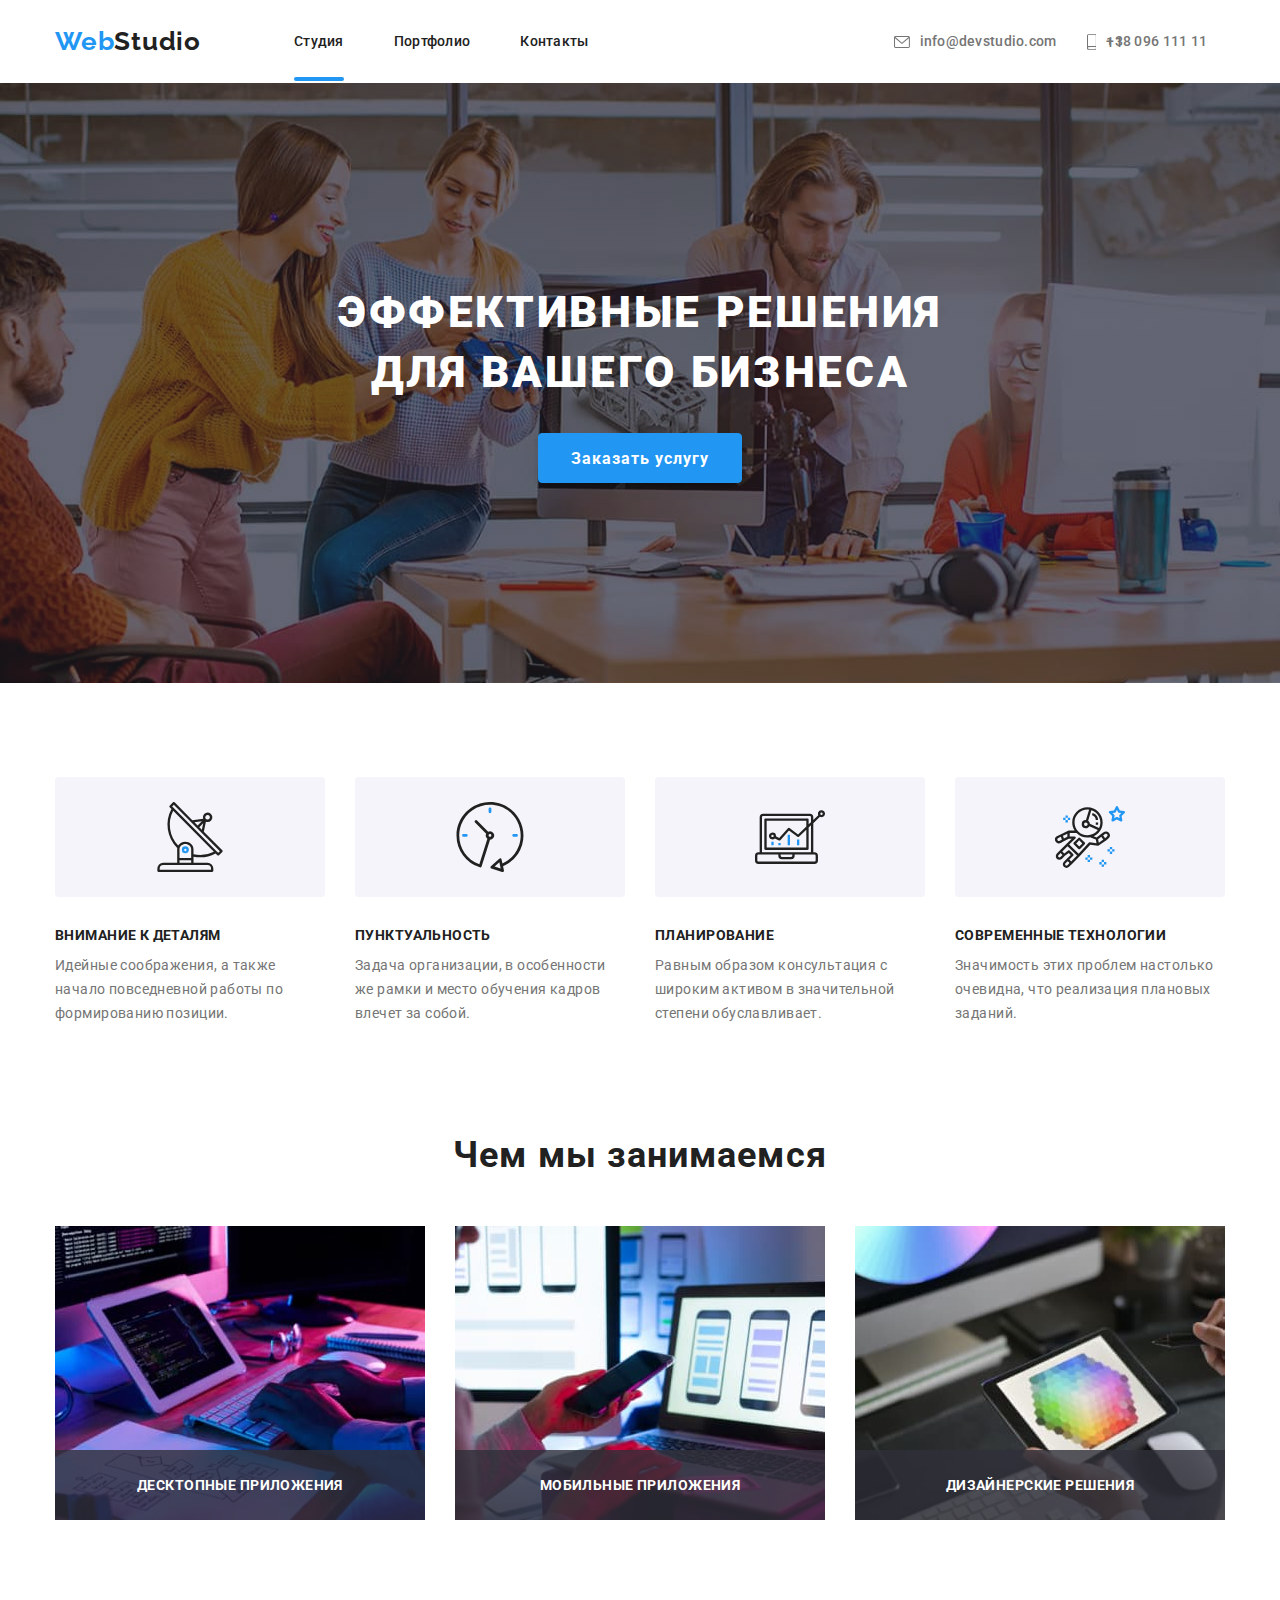
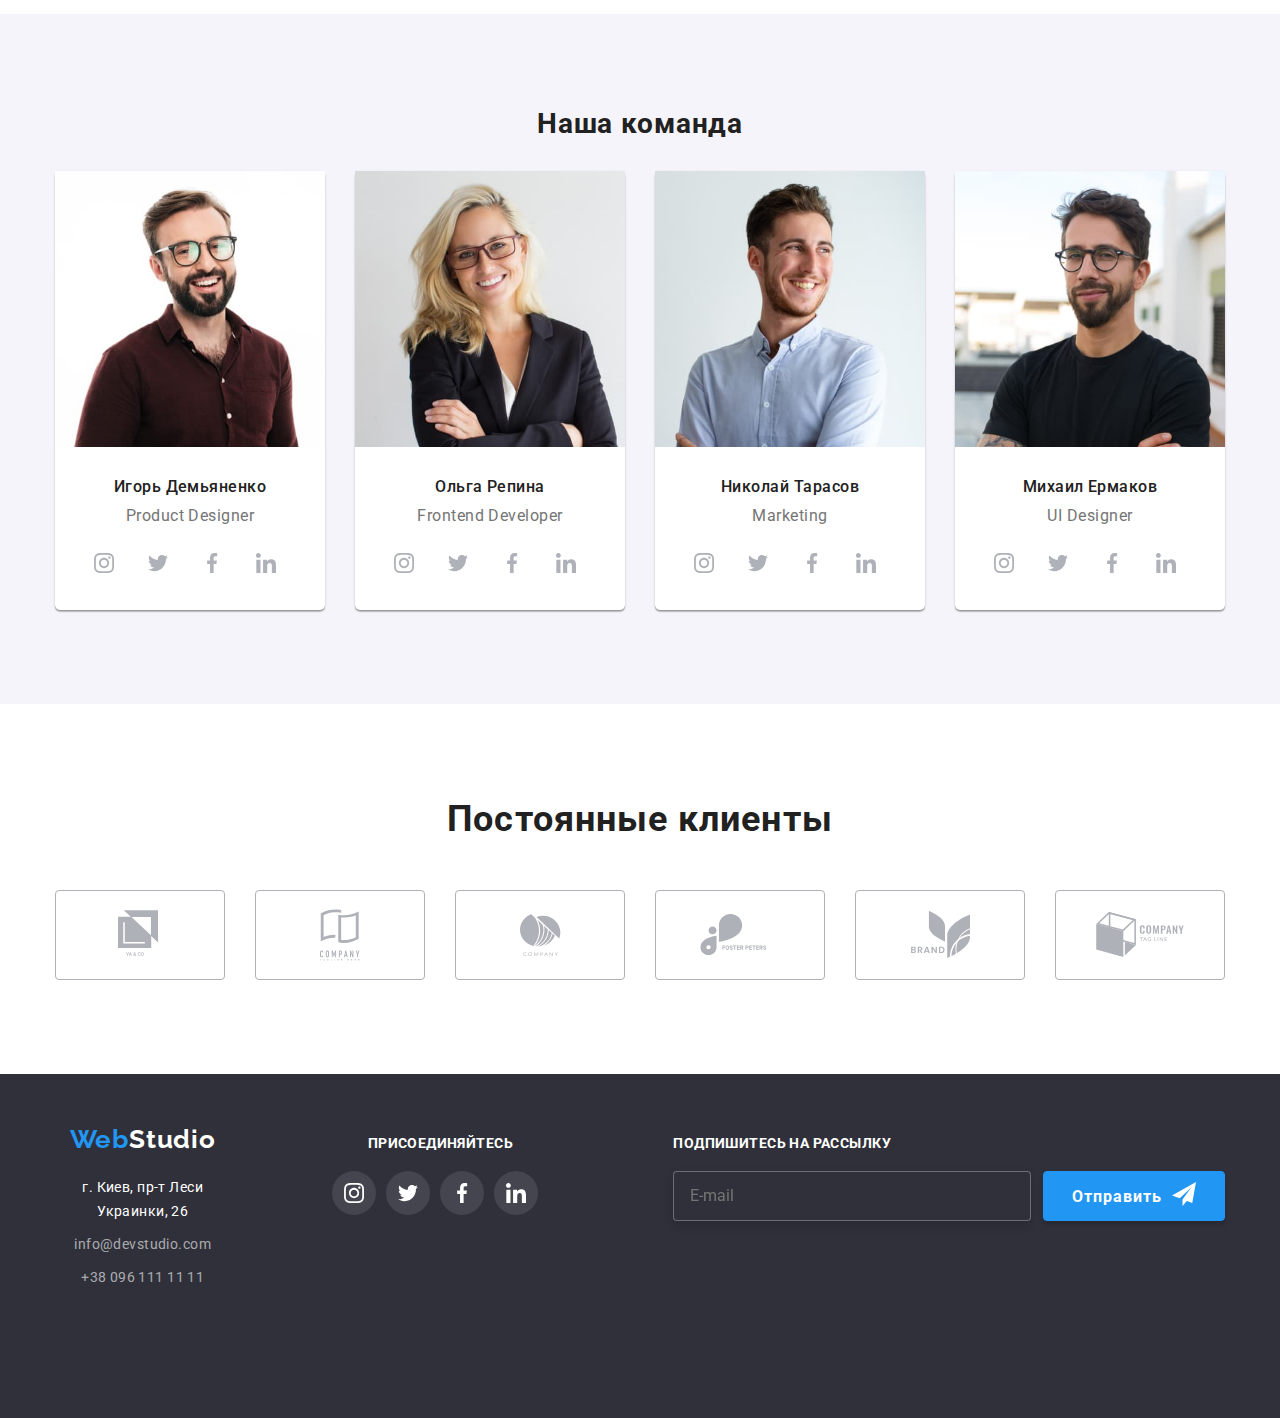
==== commit fa30b57e: "added img for portfolio" ====
--- a/index.html
+++ b/index.html
@@ -153,19 +153,22 @@
             <div class="container">
                 <ul class="about-list list  ">
                     <li class="item">
-                        <img src="./images/box1.jpg" width="370" alt="images1">
+                        <img srcset="./images/desctop/box1img.jpg 1x, ./images/desctop/box1img@2x.jpg 2x"
+                            src="./images/box1.jpg" width="370" alt="десктопные приложения">
                         <div class="about-txt">
                             <h3>Десктопные приложения</h3>
                         </div>
                     </li>
                     <li class="item">
-                        <img src="./images/box2.jpg" width="370" alt="images2">
+                        <img srcset="./images/desctop/box2img.jpg 1x, ./images/desctop/box2img@2x.jpg 2x"
+                            src="./images/box2.jpg" width="370" alt="Мобильные приложения">
                         <div class="about-txt">
                             <h3>Мобильные приложения</h3>
                         </div>
                     </li>
                     <li class="item">
-                        <img src="./images/box3.jpg" width="370" alt="images3">
+                        <img srcset="./images/desctop/box3img.jpg 1x, ./images/desctop/box3img@2x.jpg 2x"
+                            src="./images/box3.jpg" width="370" alt="Дизайнерские решения">
                         <div class="about-txt">
                             <h3>Дизайнерские решения</h3>
                         </div>
@@ -180,7 +183,15 @@
                 <ul class="team-list list">
                     <li class="team-card ">
                         <div class="trumb">
-                            <img src="./images/img(6).jpg" alt="photo">
+                            <img alt="photo" src="./images/mobile/productimg.jpg" srcset="
+                            ./images/desctop/productimg@2x.jpg 270W,
+                            ./images/tablet/productimg.jpg 354W,
+                            ./images/mobile/productimg.jpg 450W,
+                            ./images/desctop/productimg.jpg 540W,
+                            ./images/tablet/productimg@2x.jpg 708W,
+                            ./images/mobile/productimg@2x.jpg 900W
+                            "
+                                sizes="(min-widht: 1200px) 33vw, (min-widht: 768px) 50vw, (min-widht: 480px) 100vw, 100vw " />
                         </div>
                         <div class="card-des">
                             <h3>Игорь Демьяненко</h3>
@@ -223,7 +234,14 @@
                     </li>
                     <li class="team-card">
                         <div class="trumb">
-                            <img src=" ./images/img(5).jpg " width="270" alt="photo">
+                            <img alt="photo" src="./images/mobile/frontendimg.jpg" srcset="
+                               ./images/mobile/frontendimg.jpg 450W,
+                                ./images/mobile/frontendimg@2x.jpg 900W,
+                                ./images/tablet/frontendimg.jpg 354W,
+                                ./images/tablet/frontendimg@2x.jpg 708W,
+                                ./images/desctop/frontendimg.jpg 540W,
+                                ./images/desctop/frontendimg@2x.jpg 270W"
+                                sizes="(min-widht: 1200px) 33vw, (min-widht: 768px) 50vw, (min-widht: 480px) 100vw, 100vw " />
                         </div>
                         <div class="card-des">
                             <h3>Ольга Репина</h3>
@@ -266,7 +284,14 @@
                     </li>
                     <li class="team-card">
                         <div class="trumb">
-                            <img src=" ./images/img(4).jpg" width="270" alt="photo">
+                            <img alt="photo" src="./images/mobile/marketingimg.jpg" srcset="
+                                ./images/mobile/marketingimg.jpg 450W,
+                                ./images/mobile/marketingimg@2x.jpg 900W,
+                                ./images/tablet/marketingimg.jpg 354W,
+                                ./images/tablet/marketingimg@2x.jpg 708W,
+                                ./images/desctop/marketingimg.jpg 540W,
+                                ./images/desctop/marketingimg@2x.jpg 270W"
+                                sizes="(min-widht: 1200px) 33vw, (min-widht: 768px) 50vw, (min-widht: 480px) 100vw, 100vw " />
                         </div>
                         <div class="card-des">
                             <h3>Николай Тарасов</h3>
@@ -309,7 +334,14 @@
                     </li>
                     <li class="team-card">
                         <div class="trumb">
-                            <img src=" ./images/img(3).jpg" width="270" alt="photo">
+                            <img alt="photo" src="./images/mobile/designerimg.jpg" srcset="
+                                ./images/mobile/designerimg.jpg 450W,
+                                ./images/mobile/designerimg@2x.jpg 900W,
+                                ./images/tablet/designerimg.jpg 354W,
+                                ./images/tablet/designerimg@2x.jpg 708W,
+                                ./images/desctop/designerimg.jpg 540W,
+                                ./images/desctop/designerimg@2x.jpg 270W"
+                                sizes="(min-widht: 1200px) 270px, (min-widht: 768px) 354px, (min-widht: 480px) 450px, 100vw " />
                         </div>
                         <div class="card-des">
                             <h3>Михаил Ермаков</h3>
--- a/css/main.min.css
+++ b/css/main.min.css
@@ -7,5 +7,5 @@
  sans-serif;src:url("https://fonts.googleapis.com/css2?family=Roboto&display=swap");font-style:normal;font-weight:400}@font-face{font-family:'Roboto',  sans-serif;src:url("https://fonts.googleapis.com/css2?family=Roboto:wght@700&display=swap");font-style:normal;font-weight:700}@font-face{font-family:'Roboto',  sans-serif;src:url("https://fonts.googleapis.com/css2?family=Roboto:wght@900&display=swap");font-style:normal;font-weight:900}.logo-link{display:block;font-family:'Raleway',- sans-serif;font-weight:700;font-size:24px;line-height:1.167;letter-spacing:0.03em}.header-box,.menu,.address li,.client,.clients-logo,.header-box-p{display:-webkit-box;display:-ms-flexbox;display:flex;-webkit-box-align:center;-ms-flex-align:center;align-items:center}.hero .hero-btn,.subscription-btn{font:roboto;background-color:#2196F3;color:#fff;border:1px solid #2196F3;border-radius:4px;padding:10px 32px;height:50px;-webkit-box-shadow:0px 4px 4px rgba(0,0,0,0.2);box-shadow:0px 4px 4px rgba(0,0,0,0.2);font-weight:bold;font-size:16px;line-height:1.875;letter-spacing:0.06em}.section-h,.team h2,.regular-clients h2{font-family:Roboto;font-style:normal;font-weight:700;font-size:36px;line-height:1.167;letter-spacing:0.03em}.advantages-item h3,.about-txt h3,.subscription-h{font-family:Roboto;font-style:normal;font-weight:700;font-size:14px;line-height:1.143;letter-spacing:0.03em}.advantages-item p,.contacts,.contacts a{font-family:Roboto;font-weight:400;font-size:14px;line-height:1.72;letter-spacing:0.03em}.filter,.filter-btn.anchor{font-style:normal;font-weight:500;font-size:16px;line-height:1.625;letter-spacing:0.03em}@media screen and (min-width: 768px){.logo-link{font-size:26px;line-height:1.19}}.logo-link span{color:#2196F3}.logo-link .header{color:#212121;margin:0px}.footer-logo{margin-bottom:20px}.footer-logo .footer{color:#fff}body{color:#757575;font-family:'Roboto', sans-serif;list-style:none;text-decoration:none}.list,.nav-item{list-style:none;text-decoration:none}.container{width:100%;padding-right:15px;padding-left:15px;-webkit-box-pack:center;-ms-flex-pack:center;justify-content:center}@media screen and (min-width: 480px){.container{width:480px}}@media screen and (min-width: 768px){.container{width:768px;margin:0 auto}}@media screen and (min-width: 1200px){.container{display:-webkit-box;display:-ms-flexbox;display:flex;width:1200px;margin:0 auto;padding-bottom:94px}}.header-box{width:100%}@media screen and (min-width: 1200px){.header-box{display:-webkit-box;display:-ms-flexbox;display:flex;margin:0px auto;width:1200px;padding:0px 15px}}@media screen and (max-width: 767px){.menu{display:-webkit-box;display:-ms-flexbox;display:flex;-webkit-box-pack:justify;-ms-flex-pack:justify;justify-content:space-between;padding:16px 15px}}@media screen and (min-width: 768px){.logo{margin-top:26px;margin-bottom:26px;margin-left:15px}}@media screen and (min-width: 1200px){.logo{margin-right:93px}}@media screen and (max-width: 767px){.menu-btn{display:-webkit-inline-box;display:-ms-inline-flexbox;display:inline-flex;width:40px;margin:0;padding:0;border:0;background-color:transparent}}@media screen and (min-width: 768px){.menu-btn{display:none}}.menu-btn :hover{color:#2196F3}.menu-btn .icon-close{display:none;fill:currentColor}.menu-btn .icon-menu{display:block;fill:currentColor}.menu-btn.is-open .icon-close{display:block;fill:currentColor}.menu-btn.is-open .icon-menu{display:none;fill:currentColor}.menu{width:100%}@media screen and (max-width: 768px){.menu{width:100%;position:relative}}@media screen and (min-width: 768px){.menu{display:-webkit-box;display:-ms-flexbox;display:flex;-webkit-box-pack:justify;-ms-flex-pack:justify;justify-content:space-between}}@media screen and (max-width: 767px){.menu-container{position:absolute;display:none;text-align:center;top:100%;left:0;width:100%;font-size:18px;background-color:#fff;border-top:1px solid #F5F4FA;padding:60px 0;-webkit-transform:translateY(-110%);transform:translateY(-110%);z-index:1;-webkit-transition:-webkit-transform 250ms cubic-bezier(0.4, 0, 0.2, 1);transition:-webkit-transform 250ms cubic-bezier(0.4, 0, 0.2, 1);transition:transform 250ms cubic-bezier(0.4, 0, 0.2, 1);transition:transform 250ms cubic-bezier(0.4, 0, 0.2, 1), -webkit-transform 250ms cubic-bezier(0.4, 0, 0.2, 1)}.menu-container.is-open{display:block;-webkit-transform:translateY(0);transform:translateY(0)}}@media screen and (min-width: 768px){.menu-container{display:-webkit-box;display:-ms-flexbox;display:flex;-webkit-box-pack:justify;-ms-flex-pack:justify;justify-content:space-between}}.nav-list{text-align:center}@media screen and (min-width: 768px){.nav-list{display:-webkit-box;display:-ms-flexbox;display:flex;margin-left:86px}}@media screen and (min-width: 768px){.nav-list{margin-left:0px}}.nav-list .navigation-item.curent ::after{content:"";width:66px;height:4px;background:#2196F3;border-radius:2px;-webkit-box-pack:center;-ms-flex-pack:center;justify-content:center;margin-top:8px;display:block;margin-left:auto;margin-right:auto}@media screen and (min-width: 768px){.nav-list .navigation-item.curent ::after{display:-webkit-box;display:-ms-flexbox;display:flex;margin-top:27px;width:100%}}@media screen and (min-width: 768px){.navigation-item:not(:last-child){margin-right:50px}}.nav-item{display:block;margin-bottom:40px;font-size:14px;font-weight:500;line-height:1.14;letter-spacing:0.02em;color:#212121;-webkit-transition-property:color;transition-property:color;-webkit-transition:-webkit-transform 250ms cubic-bezier(0.4, 0, 0.2, 1);transition:-webkit-transform 250ms cubic-bezier(0.4, 0, 0.2, 1);transition:transform 250ms cubic-bezier(0.4, 0, 0.2, 1);transition:transform 250ms cubic-bezier(0.4, 0, 0.2, 1), -webkit-transform 250ms cubic-bezier(0.4, 0, 0.2, 1)}@media screen and (min-width: 768px){.nav-item{padding-top:32px;margin-bottom:0px}}.nav-item:hover,.nav-item:focus{color:#2196F3}@media screen and (max-width: 767px){.address .item:not(:last-child){margin-bottom:16px}}@media screen and (min-width: 768px){.address{padding-top:21px;margin-left:80px;margin-right:15px}.address .item:not(:last-child){margin-bottom:10px}}@media screen and (min-width: 1200px){.address{display:-webkit-box;display:-ms-flexbox;display:flex;-webkit-box-align:center;-ms-flex-align:center;align-items:center;font-size:14px;margin-left:305px}.address .item:not(:last-child){margin:0 30px 0 0}}.address .address-item{font-family:Roboto;font-style:normal;font-weight:500;font-size:14px;line-height:1.142px;letter-spacing:0.02em;color:#757575;margin-left:auto;margin-right:auto;-webkit-transition-property:color;transition-property:color;-webkit-transition:-webkit-transform 250ms cubic-bezier(0.4, 0, 0.2, 1);transition:-webkit-transform 250ms cubic-bezier(0.4, 0, 0.2, 1);transition:transform 250ms cubic-bezier(0.4, 0, 0.2, 1);transition:transform 250ms cubic-bezier(0.4, 0, 0.2, 1), -webkit-transform 250ms cubic-bezier(0.4, 0, 0.2, 1)}@media screen and (min-width: 768px){.address .address-item{margin-left:0px;font-size:12px;display:-webkit-box;display:-ms-flexbox;display:flex;-webkit-box-align:center;-ms-flex-align:center;align-items:center}}@media screen and (min-width: 1200px){.address .address-item{margin-left:0px;font-size:14px;display:-webkit-box;display:-ms-flexbox;display:flex;-webkit-box-align:center;-ms-flex-align:center;align-items:center}}.address .address-item:hover,.address .address-item:focus,.address .address-item:hover svg,.address .address-item:focus svg{color:#2196F3;fill:#2196F3}.address .icon-address{display:inline-block;vertical-align:middle;margin-right:8px;fill:#757575;-webkit-transition-property:color, -webkit-transform;transition-property:color, -webkit-transform;transition-property:color, transform;transition-property:color, transform, -webkit-transform;-webkit-transition:-webkit-transform 250ms cubic-bezier(0.4, 0, 0.2, 1);transition:-webkit-transform 250ms cubic-bezier(0.4, 0, 0.2, 1);transition:transform 250ms cubic-bezier(0.4, 0, 0.2, 1);transition:transform 250ms cubic-bezier(0.4, 0, 0.2, 1), -webkit-transform 250ms cubic-bezier(0.4, 0, 0.2, 1)}@media screen and (min-width: 768px){.address .icon-address{margin-right:10px}}.address .mail{width:16px;height:12px}.address .tell{width:10px;height:16px}.hero{text-align:center;justify-items:center;margin:0 auto;padding-top:118px;padding-bottom:118px;background-color:#2F303A;color:#fff;background-image:-webkit-gradient(linear, left top, right top, from(rgba(47,48,58,0.4)), to(rgba(47,48,58,0.4))),url(../images/hero.jpg);background-image:linear-gradient(to right, rgba(47,48,58,0.4), rgba(47,48,58,0.4)),url(../images/hero.jpg);background-repeat:no-repeat;background-size:cover;background-position:center}@media screen and (min-width: 480px){.hero{width:480px}}@media screen and (min-width: 768px){.hero{width:768px}}@media screen and (min-width: 1200px){.hero{width:100%;padding-top:200px;padding-bottom:200px}}.hero-title{font-weight:900;font-size:26px;line-height:1.615;text-transform:uppercase;margin:0 auto 30px}@media screen and (min-width: 480px){.hero-title{width:360px}}@media screen and (min-width: 1200px){.hero-title{width:696px;font-size:44px;line-height:1.36;letter-spacing:0.06em}}.hero .hero-btn{-webkit-transition-property:-webkit-box-shadow;transition-property:-webkit-box-shadow;transition-property:box-shadow;transition-property:box-shadow, -webkit-box-shadow;-webkit-transition:-webkit-transform 250ms cubic-bezier(0.4, 0, 0.2, 1);transition:-webkit-transform 250ms cubic-bezier(0.4, 0, 0.2, 1);transition:transform 250ms cubic-bezier(0.4, 0, 0.2, 1);transition:transform 250ms cubic-bezier(0.4, 0, 0.2, 1), -webkit-transform 250ms cubic-bezier(0.4, 0, 0.2, 1)}.hero .hero-btn:focus,.hero .hero-btn:hover{font:roboto;background-color:#fff;color:#2196F3;border:1px solid #fff;cursor:pointer;-webkit-box-shadow:0px 4px 4px rgba(0,0,0,0.15);box-shadow:0px 4px 4px rgba(0,0,0,0.15)}.backdrop{position:fixed;top:0%;left:0%;width:100%;height:100%;padding:93px 15px 94px 15px;background-color:rgba(0,0,0,0.2);overflow-y:scroll;z-index:2}@media screen and (min-width: 768px){.backdrop{padding-top:208px;padding-right:159px;padding-left:159px}}@media screen and (min-width: 1200px){.backdrop{width:100%;padding:0px}}.backdrop.is-hidden{opacity:0;pointer-events:none}.modal{background-color:#fff;padding-bottom:40px;margin-left:auto;margin-right:auto;width:290px}@media screen and (min-width: 480px){.modal{width:450px}}@media screen and (min-width: 1200px){.modal{position:absolute;top:50%;left:50%;-webkit-transform:translate(-50%, -50%);transform:translate(-50%, -50%);width:528px;padding-bottom:40px}}.close{display:-webkit-box;display:-ms-flexbox;display:flex;width:30px;height:30px;margin-top:8px;margin-right:8px;margin-left:auto;border:1px solid #F5F4FA;border-radius:50%;background-color:transparent}.close svg{-webkit-box-pack:center;-ms-flex-pack:center;justify-content:center;margin:auto;width:16px;height:16px;fill:#2F303A}.close:hover svg,.close:focus svg{fill:#2196F3;cursor:pointer}.form-box h2{text-align:center;color:#212121;font-size:20px;line-height:1.15}.form-box{color:#757575;margin:40px}@media screen and (min-width: 1200px){.form-box{margin-top:12px;margin-right:40px;margin-bottom:30px;margin-left:40px}}.inputs{margin-top:12px;margin-bottom:10px;width:100%}.intut-data{display:-webkit-box;display:-ms-flexbox;display:flex;-webkit-box-orient:vertical;-webkit-box-direction:normal;-ms-flex-direction:column;flex-direction:column;margin-bottom:10px;position:relative}.intut-data svg{position:absolute;fill:#212121;bottom:13.5px;left:12px;width:18px;height:18px}.intyt-name-h{display:block;text-align:start;margin-bottom:4px;font-size:12px;line-height:1.167;letter-spacing:0.01em}.text-data{padding-top:12px;padding-bottom:12px;padding-left:42px;cursor:pointer;font-size:16px;border:1px solid rgba(33,33,33,0.2);border-radius:4px;-webkit-transition-duration:250ms;transition-duration:250ms;-webkit-transition-timing-function:cubic-bezier(0.4, 0, 0.2, 1);transition-timing-function:cubic-bezier(0.4, 0, 0.2, 1)}.text-data:focus,.text-data:hover,.comment:focus,.comment:hover{border-color:#2196F3;outline:none;cursor:pointer;-webkit-transition-duration:250ms;transition-duration:250ms;-webkit-transition-timing-function:cubic-bezier(0.4, 0, 0.2, 1);transition-timing-function:cubic-bezier(0.4, 0, 0.2, 1)}.text-data:focus+.form-icon{fill:#2196F3}.comment{cursor:pointer;font-size:16px;border:1px solid rgba(33,33,33,0.2);border-radius:4px;color:#757575;width:120px;padding:12px 16px;resize:none;-webkit-transition-duration:250ms;transition-duration:250ms;-webkit-transition-timing-function:cubic-bezier(0.4, 0, 0.2, 1);transition-timing-function:cubic-bezier(0.4, 0, 0.2, 1)}@media screen and (min-width: 480px){.comment{width:370px}}@media screen and (min-width: 1200px){.comment{width:448px}}.license{color:#757575}.contract{-webkit-box-pack:start;-ms-flex-pack:start;justify-content:start;font-size:12px;line-height:1.17;letter-spacing:0.03em}@media screen and (min-width: width 1200px){.contract{font-size:14px;line-height:1.714}}.checkbox-input{-webkit-appearance:none;-moz-appearance:none;appearance:none;position:absolute}.link-contract{color:#2196F3;-webkit-text-decoration-color:#2196F3;text-decoration-color:#2196F3}.checkbox-svg{display:inline-block;width:15px;height:15px}.checkbox-input:checked+.checkbox-svg{background-color:#2196F3;border-color:transparent}.form-btn{padding:10px 55px;font-weight:bold;font-size:16px;line-height:1.875;color:#fff;background-color:#2196F3;border-color:#2196F3;-webkit-box-shadow:0px 4px 4px rgba(0,0,0,0.15);box-shadow:0px 4px 4px rgba(0,0,0,0.15);border-radius:4px}.advantages{margin-left:auto;margin-right:auto;padding-top:60px;padding-bottom:60px;-webkit-box-pack:center;-ms-flex-pack:center;justify-content:center}@media screen and (min-width: 1200px){.advantages{padding-top:94px;padding-bottom:0px}}.advantages-list li:not(:last-child){margin-bottom:30px}@media screen and (min-width: 768px){.advantages-list{display:-webkit-box;display:-ms-flexbox;display:flex;-ms-flex-wrap:wrap;flex-wrap:wrap;margin:-15px}}@media screen and (min-width: 1200px){.advantages-list{-ms-flex-pack:distribute;justify-content:space-around}}.advantages-item{display:block;width:100%}@media screen and (min-width: 768px){.advantages-item{width:354px;margin:15px}.container .advantages-item{padding-right:-15px;padding-left:-15px}}@media screen and (min-width: 1200px){.advantages-item{width:270px}}.advantages-item h3{text-align:center;text-transform:uppercase;color:#212121;margin:0;margin-bottom:10px}@media screen and (min-width: 768px){.advantages-item h3{text-align:left}}.advantages-item p{margin:0}.advantages-item::before{display:block;height:120px;width:100%;content:'';background:#F5F4FA;background-repeat:no-repeat;background-size:contain;background-position:center;border-radius:4px;margin-bottom:30px;background-size:70px}.icon-antenna::before{background-image:url(../images/icons/antenna.svg)}.icon-clock::before{background-image:url(../images/icons/clock.svg)}.icon-diagram::before{background-image:url(../images/icons/diagram.svg)}.icon-astronaut::before{background-image:url(../images/icons/astronaut.svg)}.about-us{display:none}@media screen and (min-width: 1200px){.about-us{display:block}}.section-h{text-align:center;color:#212121;margin-bottom:50px}.about-list{display:-webkit-box;display:-ms-flexbox;display:flex}.about-list .item{position:relative}.about-list .item:not(:last-child){margin-right:30px}.about-txt{display:-webkit-box;display:-ms-flexbox;display:flex;position:absolute;-webkit-box-align:center;-ms-flex-align:center;align-items:center;background:rgba(47,48,58,0.8);bottom:0px;right:0;-webkit-transform:translateY(-4px);transform:translateY(-4px);width:100%;height:70px;-webkit-box-pack:center;-ms-flex-pack:center;justify-content:center;color:#fff}.about-txt h3{display:block;width:100%;text-align:center;text-transform:uppercase}.team{background-color:#F5F4FA;padding-top:60px;padding-bottom:60px}@media screen and (min-width: 1200px){.team{padding-top:94px;padding-bottom:0px}}.team h2{font-size:28px;line-height:1.1719;text-align:center;color:#212121;margin-bottom:30px}@media screen and (min-width: 1200px){.team h2{font-size:28px}}@media screen and (min-width: 768px){.team-list{display:-webkit-box;display:-ms-flexbox;display:flex;-ms-flex-wrap:wrap;flex-wrap:wrap;margin:-15px}}.team-card{width:100%;margin-bottom:30px;background-color:#fff;-webkit-box-shadow:0px 1px 3px rgba(0,0,0,0.12),0px 1px 1px rgba(0,0,0,0.14),0px 2px 1px rgba(0,0,0,0.2);box-shadow:0px 1px 3px rgba(0,0,0,0.12),0px 1px 1px rgba(0,0,0,0.14),0px 2px 1px rgba(0,0,0,0.2);border-radius:5px}@media screen and (min-width: 768px){.team-card{width:354px;margin:15px}}@media screen and (min-width: 1200px){.team-card{width:270px}}.trumb{position:relative;width:100%}.trumb>img{display:block;width:100%;height:100%;margin:0px}.card-des>h3{font-weight:500;font-size:16px;line-height:1.187;letter-spacing:0.03em;color:#212121;margin:0;margin-bottom:10px;text-align:center}.card-des p{font-size:16px;line-height:1.1875;text-align:center;letter-spacing:0.03em;color:#757575}.card-des{border-right:1px solid 3 transparent;padding-top:30px;border-bottom:1px solid transparent;border-left:1px solid transparent;border-right:1px solid transparent;border-radius:5px}.social{list-style:none;display:-webkit-box;display:-ms-flexbox;display:flex;-webkit-box-pack:center;-ms-flex-pack:center;justify-content:center;margin-top:16px;margin-right:auto;margin-bottom:24px;margin-left:auto}@media screen and (min-width: 480px){.social{margin:16px 122px 24px 122px}}@media screen and (min-width: 768px){.social{margin:16px 74px 24px 74px}}@media screen and (min-width: 768px){.social{margin:16px 32px 24px 32px}}.social-item{display:-webkit-box;display:-ms-flexbox;display:flex}.social-link{display:-webkit-box;display:-ms-flexbox;display:flex;-webkit-box-pack:center;-ms-flex-pack:center;justify-content:center;-webkit-box-align:center;-ms-flex-align:center;align-items:center;width:44px;height:44px;border-radius:50%;background:#fff;margin-right:10px;-webkit-transition-property:background;transition-property:background;-webkit-transition-duration:250ms;transition-duration:250ms;-webkit-transition-timing-function:cubic-bezier(0.4, 0, 0.2, 1);transition-timing-function:cubic-bezier(0.4, 0, 0.2, 1);-webkit-transition-delay:0;transition-delay:0}.social-icon{display:block;-webkit-box-align:center;-ms-flex-align:center;align-items:center;height:20px;width:20px;fill:#AFB1B8;background-position:center}.social-link:hover,.social-link:focus,.social-link:hover svg,.social-link:focus svg{background:#2196F3;fill:#fff}.regular-clients{width:100%;padding-bottom:60px;padding-top:60px;padding-right:15px;padding-left:15px;margin:0px auto}@media screen and (min-width: 1200px){.regular-clients{width:1200px;margin:0 auto;padding-right:15px;padding-left:15px;padding-top:94px;padding-bottom:94px}}.regular-clients h2{font-size:28px;line-height:1.1719;text-align:center;color:#212121;margin-bottom:30px}@media screen and (min-width: 1200px){.regular-clients h2{margin-bottom:50px;font-size:36px}}.clients{display:-webkit-box;display:-ms-flexbox;display:flex;-ms-flex-wrap:wrap;flex-wrap:wrap;margin:0px auto}@media screen and (min-width: 480px){.clients{margin:-15px -15px -15px -15px}}@media screen and (min-width: 1200px){.clients{-ms-flex-wrap:nowrap;flex-wrap:nowrap}}.client{-webkit-box-pack:center;-ms-flex-pack:center;justify-content:center;height:90px;width:100%;margin:15px;border:1px solid #AFB1B8;border-radius:4px}@media screen and (min-width: 480px){.client{margin:15px;width:210px}}@media screen and (min-width: 768px){.client{width:226px}}@media screen and (min-width: 1200px){.client{width:170px}}.client :last-child{margin-right:0px}.clients-logo{-webkit-box-pack:center;-ms-flex-pack:center;justify-content:center;width:170px;height:90px;fill:#AFB1B8;-webkit-transition-property:fill;transition-property:fill;-webkit-transition-duration:250ms;transition-duration:250ms;-webkit-transition-timing-function:cubic-bezier(0.4, 0, 0.2, 1);transition-timing-function:cubic-bezier(0.4, 0, 0.2, 1);-webkit-transition-delay:0;transition-delay:0}.client:hover,.client:focus,.client:hover svg,.client:focus svg{border-color:#2196F3;fill:#2196F3}footer{background-color:#2F303A}.content{display:-webkit-box;display:-ms-flexbox;display:flex;-webkit-box-orient:vertical;-webkit-box-direction:normal;-ms-flex-direction:column;flex-direction:column;width:100%;padding:60px 0px;margin:0 auto}@media screen and (min-width: 768px){.content{-webkit-box-orient:horizontal;-webkit-box-direction:normal;-ms-flex-direction:row;flex-direction:row;-ms-flex-wrap:wrap;flex-wrap:wrap;width:768px;padding:60px 89px 60px 76px;-ms-flex-pack:distribute;justify-content:space-around;-webkit-box-align:baseline;-ms-flex-align:baseline;align-items:baseline}}@media screen and (min-width: 1200px){.content{-ms-flex-wrap:nowrap;flex-wrap:nowrap;-webkit-box-align:baseline;-ms-flex-align:baseline;align-items:baseline;-ms-flex-pack:distribute;justify-content:space-around;width:1200px;padding:0 15px;margin:0 auto}}.logo-addres{display:block;margin:0px auto 60px;text-align:center}@media screen and (min-width: 1200px){.logo-addres{display:block;width:231px;padding-top:50px;margin-right:70px}}.contacts{color:#fff;font-style:normal}@media screen and (min-width: 1200px){.contacts{padding-bottom:60px}}.contacts a{color:rgba(255,255,255,0.6);font-style:normal;margin-bottom:9px}.contacts-list{margin-bottom:9px}.address-item :last-child{margin-bottom:0px}.join{-ms-flex-pack:distribute;justify-content:space-around;-webkit-box-align:left;-ms-flex-align:left;align-items:left;margin-bottom:60px}@media screen and (min-width: 1200px){.join{margin-bottom:0px;margin-right:93px}}.join-title{text-align:center;font-family:Roboto;font-style:normal;font-weight:bold;font-size:14px;line-height:1.1429;letter-spacing:0.03em;text-transform:uppercase;color:#fff;margin-bottom:20px}.join .social{list-style:none;display:-webkit-box;display:-ms-flexbox;display:flex;-ms-flex-pack:distribute;justify-content:space-around}.footer-icon{display:-webkit-box;display:-ms-flexbox;display:flex;-webkit-box-pack:center;-ms-flex-pack:center;justify-content:center;-webkit-box-align:center;-ms-flex-align:center;align-items:center;width:44px;height:44px;border-radius:50%;background-color:rgba(255,255,255,0.1);margin-right:10px;-webkit-transition-property:background;transition-property:background;-webkit-transition:-webkit-transform 250ms cubic-bezier(0.4, 0, 0.2, 1);transition:-webkit-transform 250ms cubic-bezier(0.4, 0, 0.2, 1);transition:transform 250ms cubic-bezier(0.4, 0, 0.2, 1);transition:transform 250ms cubic-bezier(0.4, 0, 0.2, 1), -webkit-transform 250ms cubic-bezier(0.4, 0, 0.2, 1)}.footer-icon:hover,.footer-icon:focus{background:#2196F3}.icon{width:20px;height:20px;display:-webkit-box;display:-ms-flexbox;display:flex;fill:#fff}@media screen and (max-width: 768px){.subscription-form{width:100%}}@media screen and (min-width: 1200px){.subscription-form{display:-webkit-box;display:-ms-flexbox;display:flex}}.subscription{-webkit-box-orient:horizontal;-webkit-box-direction:normal;-ms-flex-direction:row;flex-direction:row}@media screen and (min-width: 1200px){.subscription{display:-webkit-box;display:-ms-flexbox;display:flex}}.subscription-h{text-transform:uppercase;margin-bottom:20px;color:#fff}@media screen and (min-width: 768px) and (max-width: 1200px){.subscription-h{text-align:center}}.subscription-input{background-color:#2F303A;font-weight:normal;font-size:16px;line-height:20px;color:rgba(255,255,255,0.6);border:1px solid rgba(255,255,255,0.3);-webkit-box-sizing:border-box;box-sizing:border-box;-webkit-filter:drop-shadow(0px 4px 4px rgba(0,0,0,0.15));filter:drop-shadow(0px 4px 4px rgba(0,0,0,0.15));border-radius:4px;width:93%;height:50px;margin-bottom:20px;padding-left:16px}@media screen and (min-width: 1200px){.subscription-input{display:-webkit-box;display:-ms-flexbox;display:flex;width:358px;margin-right:12px;padding-left:16px}}.subscription-btn{display:-webkit-inline-box;display:-ms-inline-flexbox;display:inline-flex;text-align:center;padding-left:28px;padding-right:28px;-webkit-box-shadow:0px 4px 4px rgba(0,0,0,0.15);box-shadow:0px 4px 4px rgba(0,0,0,0.15)}.icon-send{width:24px;height:24px;margin-left:10px}.header-box-p{-webkit-box-pack:justify;-ms-flex-pack:justify;justify-content:space-between;width:100%;border-bottom:1px solid #F5F4FA;margin:0 auto}@media screen and (min-width: 1200px){.header-box-p{display:-webkit-box;display:-ms-flexbox;display:flex;margin:0px auto;width:1200px;padding:0px 15px}}.portfolio{display:-webkit-box;display:-ms-flexbox;display:flex;-webkit-box-pack:center;-ms-flex-pack:center;justify-content:center;width:1200px;padding-top:94px;padding-bottom:94px;margin:0 auto;-ms-flex-wrap:wrap;flex-wrap:wrap}.filter{display:-webkit-box;display:-ms-flexbox;display:flex;-webkit-box-pack:center;-ms-flex-pack:center;justify-content:center;margin-bottom:34px;color:#212121}.filter-item{display:block;margin-right:8px;border-radius:4px;color:#212121;background-color:#F5F4FA}.filter-btn.anchor{color:#212121;background-color:#F5F4FA;border:1px solid #F5F4FA;border-radius:4px;padding:6px 22px;text-align:center}.filter-btn:hover,.filter-btn:focus{color:#fff;background-color:#2196F3;border:1px solid #2196F3;cursor:pointer;-webkit-box-shadow:0px 4px 4px rgba(0,0,0,0.15);box-shadow:0px 4px 4px rgba(0,0,0,0.15)}.filter .filter-btn :not(:last-child){margin-right:8px}.examples{display:-webkit-box;display:-ms-flexbox;display:flex;-ms-flex-wrap:wrap;flex-wrap:wrap;margin-right:auto;margin-left:auto;width:1200px;padding-top:34px;padding-bottom:94px}.examples .examples-card:not(:nth-child(3n)){margin-right:30px}.examples .examples-card:nth-child(n+3){margin-bottom:30px}.examples-card{display:block;position:relative;width:370px;margin-bottom:30px;border:1px solid #F5F4FA}.examples-card:hover,.examples-card:focus{-webkit-box-shadow:0px 1px 1px rgba(0,0,0,0.12),0px 4px 4px rgba(0,0,0,0.06),1px 4px 6px rgba(0,0,0,0.16);box-shadow:0px 1px 1px rgba(0,0,0,0.12),0px 4px 4px rgba(0,0,0,0.06),1px 4px 6px rgba(0,0,0,0.16)}.examples-photo{position:relative;overflow:hidden}.card-txt{padding-top:20px;padding-bottom:20px;padding-right:24px;padding-left:24px}.card-txt h3{font-weight:700;font-size:18px;line-height:2;letter-spacing:0.06em;color:#212121}.card-link{font-weight:400;font-size:16px;line-height:1.875;letter-spacing:0.03em;color:#757575}.overlay{position:absolute;display:-webkit-box;display:-ms-flexbox;display:flex;width:100%;height:100%;top:0%;left:0%;text-align:center;opacity:0;padding:63px 24px;background-color:#2196F3;color:#fff;font-size:18px;line-height:1.56;letter-spacing:0.03em;-webkit-transform:translateY(100%);transform:translateY(100%);-webkit-transition:-webkit-transform 250ms cubic-bezier(0.4, 0, 0.2, 1);transition:-webkit-transform 250ms cubic-bezier(0.4, 0, 0.2, 1);transition:transform 250ms cubic-bezier(0.4, 0, 0.2, 1);transition:transform 250ms cubic-bezier(0.4, 0, 0.2, 1), -webkit-transform 250ms cubic-bezier(0.4, 0, 0.2, 1)}.examples-card:hover .overlay{opacity:1;-webkit-transform:translateY(0);transform:translateY(0)}
+ sans-serif;font-weight:700;font-size:24px;line-height:1.167;letter-spacing:0.03em}.header-box,.menu,.address li,.client,.clients-logo{display:-webkit-box;display:-ms-flexbox;display:flex;-webkit-box-align:center;-ms-flex-align:center;align-items:center}.hero .hero-btn,.subscription-btn{font:roboto;background-color:#2196F3;color:#fff;border:1px solid #2196F3;border-radius:4px;padding:10px 32px;height:50px;-webkit-box-shadow:0px 4px 4px rgba(0,0,0,0.2);box-shadow:0px 4px 4px rgba(0,0,0,0.2);font-weight:bold;font-size:16px;line-height:1.875;letter-spacing:0.06em}.section-h,.team h2,.regular-clients h2{font-family:Roboto;font-style:normal;font-weight:700;font-size:36px;line-height:1.167;letter-spacing:0.03em}.advantages-item h3,.about-txt h3,.subscription-h{font-family:Roboto;font-style:normal;font-weight:700;font-size:14px;line-height:1.143;letter-spacing:0.03em}.advantages-item p,.contacts,.contacts a{font-family:Roboto;font-weight:400;font-size:14px;line-height:1.72;letter-spacing:0.03em}.filter,.filter-btn.anchor{font-style:normal;font-weight:500;font-size:16px;line-height:1.625;letter-spacing:0.03em}@media screen and (min-width: 1200px){.logo-link{font-size:26px;line-height:1.19}}.logo-link span{color:#2196F3}.logo-link .header{color:#212121;margin:0px}.footer-logo{margin-bottom:20px}.footer-logo .footer{color:#fff}body{color:#757575;font-family:'Roboto', sans-serif;list-style:none;text-decoration:none}.list,.nav-item{list-style:none;text-decoration:none}.container{width:100%;padding-right:15px;padding-left:15px;-webkit-box-pack:center;-ms-flex-pack:center;justify-content:center}@media screen and (min-width: 480px){.container{width:480px}}@media screen and (min-width: 768px){.container{width:768px;margin:0 auto}}@media screen and (min-width: 1200px){.container{display:-webkit-box;display:-ms-flexbox;display:flex;width:1200px;margin:0 auto;padding-bottom:94px}}img{display:block;max-width:100%;height:auto}.header-box{width:100%;padding:0px 15px}@media screen and (min-width: 768px){.header-box{display:-webkit-box;display:-ms-flexbox;display:flex;margin:0px auto;width:768px}}@media screen and (min-width: 1200px){.header-box{display:-webkit-box;display:-ms-flexbox;display:flex;margin:0px auto;width:1200px}}@media screen and (max-width: 767px){.menu{display:-webkit-box;display:-ms-flexbox;display:flex;-webkit-box-pack:justify;-ms-flex-pack:justify;justify-content:space-between;-webkit-box-align:center;-ms-flex-align:center;align-items:center;padding:16px 15px}}@media screen and (min-width: 768px){.menu{-ms-flex-pack:distribute;justify-content:space-around;width:768px}}.logo{font-size:24px}@media screen and (min-width: 768px){.logo{margin-top:26px;margin-bottom:26px;margin-right:88px}}@media screen and (min-width: 1200px){.logo{margin-right:93px}}@media screen and (max-width: 767px){.menu-btn{display:-webkit-inline-box;display:-ms-inline-flexbox;display:inline-flex;width:40px;margin:0;padding:0;border:0;background-color:transparent}}@media screen and (min-width: 768px){.menu-btn{display:none}}.menu-btn :hover{color:#2196F3}.menu-btn .icon-close{display:none;fill:currentColor}.menu-btn .icon-menu{display:block;fill:currentColor}.menu-btn.is-open .icon-close{display:block;fill:currentColor}.menu-btn.is-open .icon-menu{display:none;fill:currentColor}.menu{width:100%}@media screen and (max-width: 768px){.menu{width:100%;position:relative}}@media screen and (min-width: 768px){.menu{display:-webkit-box;display:-ms-flexbox;display:flex;-ms-flex-pack:distribute;justify-content:space-around}}@media screen and (max-width: 767px){.menu-container{position:absolute;display:none;text-align:center;top:100%;left:0;width:100%;font-size:18px;background-color:#fff;border-top:1px solid #F5F4FA;padding:60px 0;-webkit-transform:translateY(-110%);transform:translateY(-110%);z-index:1;-webkit-transition:-webkit-transform 250ms cubic-bezier(0.4, 0, 0.2, 1);transition:-webkit-transform 250ms cubic-bezier(0.4, 0, 0.2, 1);transition:transform 250ms cubic-bezier(0.4, 0, 0.2, 1);transition:transform 250ms cubic-bezier(0.4, 0, 0.2, 1), -webkit-transform 250ms cubic-bezier(0.4, 0, 0.2, 1)}.menu-container.is-open{display:block;-webkit-transform:translateY(0);transform:translateY(0)}}@media screen and (min-width: 768px){.menu-container{display:-webkit-box;display:-ms-flexbox;display:flex;-webkit-box-pack:justify;-ms-flex-pack:justify;justify-content:space-between}}.nav-list{text-align:center}@media screen and (min-width: 768px){.nav-list{display:-webkit-box;display:-ms-flexbox;display:flex;margin-right:84px}}@media screen and (min-width: 1200px){.nav-list{margin-right:0px}}.nav-list .navigation-item.curent ::after{content:"";width:66px;height:4px;background:#2196F3;border-radius:2px;-webkit-box-pack:center;-ms-flex-pack:center;justify-content:center;margin-top:8px;display:block;margin-left:auto;margin-right:auto}@media screen and (min-width: 768px){.nav-list .navigation-item.curent ::after{display:-webkit-box;display:-ms-flexbox;display:flex;margin-top:27px;width:100%}}@media screen and (min-width: 768px){.navigation-item:not(:last-child){margin-right:50px}}.nav-item{display:block;margin-bottom:40px;font-size:14px;font-weight:500;line-height:1.14;letter-spacing:0.02em;color:#212121;-webkit-transition-property:color;transition-property:color;-webkit-transition:-webkit-transform 250ms cubic-bezier(0.4, 0, 0.2, 1);transition:-webkit-transform 250ms cubic-bezier(0.4, 0, 0.2, 1);transition:transform 250ms cubic-bezier(0.4, 0, 0.2, 1);transition:transform 250ms cubic-bezier(0.4, 0, 0.2, 1), -webkit-transform 250ms cubic-bezier(0.4, 0, 0.2, 1)}@media screen and (min-width: 768px){.nav-item{padding-top:32px;margin-bottom:0px}}.nav-item:hover,.nav-item:focus{color:#2196F3}@media screen and (max-width: 767px){.address .item:not(:last-child){margin-bottom:16px}}@media screen and (min-width: 768px){.address{padding-top:21px}.address .item:not(:last-child){margin-bottom:10px}}@media screen and (min-width: 1200px){.address{display:-webkit-box;display:-ms-flexbox;display:flex;-webkit-box-align:center;-ms-flex-align:center;align-items:center;font-size:14px;margin-left:305px;padding-top:32px}.address .item:not(:last-child){margin:0 30px 0 0}}.address .address-item{font-family:Roboto;font-style:normal;font-weight:500;font-size:14px;line-height:1.142px;letter-spacing:0.02em;color:#757575;margin-left:auto;margin-right:auto;-webkit-transition-property:color;transition-property:color;-webkit-transition:-webkit-transform 250ms cubic-bezier(0.4, 0, 0.2, 1);transition:-webkit-transform 250ms cubic-bezier(0.4, 0, 0.2, 1);transition:transform 250ms cubic-bezier(0.4, 0, 0.2, 1);transition:transform 250ms cubic-bezier(0.4, 0, 0.2, 1), -webkit-transform 250ms cubic-bezier(0.4, 0, 0.2, 1)}@media screen and (min-width: 768px){.address .address-item{margin-left:0px;font-size:12px;display:-webkit-box;display:-ms-flexbox;display:flex;-webkit-box-align:center;-ms-flex-align:center;align-items:center}}@media screen and (min-width: 1200px){.address .address-item{margin-left:0px;font-size:14px;display:-webkit-box;display:-ms-flexbox;display:flex;-webkit-box-align:center;-ms-flex-align:center;align-items:center}}.address .address-item:hover,.address .address-item:focus,.address .address-item:hover svg,.address .address-item:focus svg{color:#2196F3;fill:#2196F3}.address .icon-address{display:inline-block;vertical-align:middle;margin-right:8px;fill:#757575;-webkit-transition-property:color, -webkit-transform;transition-property:color, -webkit-transform;transition-property:color, transform;transition-property:color, transform, -webkit-transform;-webkit-transition:-webkit-transform 250ms cubic-bezier(0.4, 0, 0.2, 1);transition:-webkit-transform 250ms cubic-bezier(0.4, 0, 0.2, 1);transition:transform 250ms cubic-bezier(0.4, 0, 0.2, 1);transition:transform 250ms cubic-bezier(0.4, 0, 0.2, 1), -webkit-transform 250ms cubic-bezier(0.4, 0, 0.2, 1)}@media screen and (min-width: 768px){.address .icon-address{margin-right:10px}}.address .mail{width:16px;height:12px}.address .tell{width:10px;height:16px}.hero{text-align:center;justify-items:center;margin:0 auto;padding-top:118px;padding-bottom:118px;background-color:#2F303A;color:#fff;background-image:-webkit-gradient(linear, left top, right top, from(rgba(47,48,58,0.4)), to(rgba(47,48,58,0.4))),url(../images/mobile/heroimg.jpg);background-image:linear-gradient(to right, rgba(47,48,58,0.4), rgba(47,48,58,0.4)),url(../images/mobile/heroimg.jpg);background-size:cover;background-repeat:no-repeat;background-position:center}@media (-webkit-min-device-pixel-ratio: 2), (min-resolution: 2dppx){.hero{background-image:-webkit-gradient(linear, left top, right top, from(rgba(47,48,58,0.4)), to(rgba(47,48,58,0.4))),url(../images/mobile/heroimg@2x.jpg);background-image:linear-gradient(to right, rgba(47,48,58,0.4), rgba(47,48,58,0.4)),url(../images/mobile/heroimg@2x.jpg)}}@media screen and (min-width: 480px){.hero{width:480px;background-image:-webkit-gradient(linear, left top, right top, from(rgba(47,48,58,0.4)), to(rgba(47,48,58,0.4))),url(../images/tablet/heroimg.jpg);background-image:linear-gradient(to right, rgba(47,48,58,0.4), rgba(47,48,58,0.4)),url(../images/tablet/heroimg.jpg)}}@media screen and (min-width: 480px) and (-webkit-min-device-pixel-ratio: 2), screen and (min-width: 480px) and (min-resolution: 2dppx){.hero{background-image:-webkit-gradient(linear, left top, right top, from(rgba(47,48,58,0.4)), to(rgba(47,48,58,0.4))),url(../images/tablet/heroimg@2x.jpg);background-image:linear-gradient(to right, rgba(47,48,58,0.4), rgba(47,48,58,0.4)),url(../images/tablet/heroimg@2x.jpg)}}@media screen and (min-width: 768px){.hero{width:768px;background-image:-webkit-gradient(linear, left top, right top, from(rgba(47,48,58,0.4)), to(rgba(47,48,58,0.4))),url(../images/desctop/heroimg.jpg);background-image:linear-gradient(to right, rgba(47,48,58,0.4), rgba(47,48,58,0.4)),url(../images/desctop/heroimg.jpg)}}@media screen and (min-width: 768px) and (-webkit-min-device-pixel-ratio: 2), screen and (min-width: 768px) and (min-resolution: 2dppx){.hero{background-image:-webkit-gradient(linear, left top, right top, from(rgba(47,48,58,0.4)), to(rgba(47,48,58,0.4))),url(../images/desctop/heroimg@2x.jpg);background-image:linear-gradient(to right, rgba(47,48,58,0.4), rgba(47,48,58,0.4)),url(../images/desctop/heroimg@2x.jpg)}}@media screen and (min-width: 1200px){.hero{width:100%;padding-top:200px;padding-bottom:200px}}.hero-title{font-weight:900;font-size:26px;line-height:1.615;text-transform:uppercase;margin:0 auto 30px}@media screen and (min-width: 480px){.hero-title{width:360px}}@media screen and (min-width: 1200px){.hero-title{width:696px;font-size:44px;line-height:1.36;letter-spacing:0.06em}}.hero .hero-btn{-webkit-transition-property:-webkit-box-shadow;transition-property:-webkit-box-shadow;transition-property:box-shadow;transition-property:box-shadow, -webkit-box-shadow;-webkit-transition:-webkit-transform 250ms cubic-bezier(0.4, 0, 0.2, 1);transition:-webkit-transform 250ms cubic-bezier(0.4, 0, 0.2, 1);transition:transform 250ms cubic-bezier(0.4, 0, 0.2, 1);transition:transform 250ms cubic-bezier(0.4, 0, 0.2, 1), -webkit-transform 250ms cubic-bezier(0.4, 0, 0.2, 1)}.hero .hero-btn:focus,.hero .hero-btn:hover{font:roboto;background-color:#fff;color:#2196F3;border:1px solid #fff;cursor:pointer;-webkit-box-shadow:0px 4px 4px rgba(0,0,0,0.15);box-shadow:0px 4px 4px rgba(0,0,0,0.15)}.backdrop{position:fixed;top:0%;left:0%;width:100%;height:100%;padding:93px 15px 94px 15px;background-color:rgba(0,0,0,0.2);overflow-y:scroll;z-index:2}@media screen and (min-width: 768px){.backdrop{padding-top:208px;padding-right:159px;padding-left:159px}}@media screen and (min-width: 1200px){.backdrop{width:100%;padding:0px}}.backdrop.is-hidden{opacity:0;pointer-events:none}.modal{background-color:#fff;padding-bottom:40px;margin-left:auto;margin-right:auto;width:290px}@media screen and (min-width: 480px){.modal{width:450px}}@media screen and (min-width: 1200px){.modal{position:absolute;top:50%;left:50%;-webkit-transform:translate(-50%, -50%);transform:translate(-50%, -50%);width:528px;padding-bottom:40px}}.close{display:-webkit-box;display:-ms-flexbox;display:flex;width:30px;height:30px;margin-top:8px;margin-right:8px;margin-left:auto;border:1px solid #F5F4FA;border-radius:50%;background-color:transparent}.close svg{-webkit-box-pack:center;-ms-flex-pack:center;justify-content:center;margin:auto;width:16px;height:16px;fill:#2F303A}.close:hover svg,.close:focus svg{fill:#2196F3;cursor:pointer}.form-box h2{text-align:center;color:#212121;font-size:20px;line-height:1.15}.form-box{color:#757575;margin:40px}@media screen and (min-width: 1200px){.form-box{margin-top:12px;margin-right:40px;margin-bottom:30px;margin-left:40px}}.inputs{margin-top:12px;margin-bottom:10px;width:100%}.intut-data{display:-webkit-box;display:-ms-flexbox;display:flex;-webkit-box-orient:vertical;-webkit-box-direction:normal;-ms-flex-direction:column;flex-direction:column;margin-bottom:10px;position:relative}.intut-data svg{position:absolute;fill:#212121;bottom:13.5px;left:12px;width:18px;height:18px}.intyt-name-h{display:block;text-align:start;margin-bottom:4px;font-size:12px;line-height:1.167;letter-spacing:0.01em}.text-data{padding-top:12px;padding-bottom:12px;padding-left:42px;cursor:pointer;font-size:16px;border:1px solid rgba(33,33,33,0.2);border-radius:4px;-webkit-transition-duration:250ms;transition-duration:250ms;-webkit-transition-timing-function:cubic-bezier(0.4, 0, 0.2, 1);transition-timing-function:cubic-bezier(0.4, 0, 0.2, 1)}.text-data:focus,.text-data:hover,.comment:focus,.comment:hover{border-color:#2196F3;outline:none;cursor:pointer;-webkit-transition-duration:250ms;transition-duration:250ms;-webkit-transition-timing-function:cubic-bezier(0.4, 0, 0.2, 1);transition-timing-function:cubic-bezier(0.4, 0, 0.2, 1)}.text-data:focus+.form-icon{fill:#2196F3}.comment{cursor:pointer;font-size:16px;border:1px solid rgba(33,33,33,0.2);border-radius:4px;color:#757575;width:120px;padding:12px 16px;resize:none;-webkit-transition-duration:250ms;transition-duration:250ms;-webkit-transition-timing-function:cubic-bezier(0.4, 0, 0.2, 1);transition-timing-function:cubic-bezier(0.4, 0, 0.2, 1)}@media screen and (min-width: 480px){.comment{width:370px}}@media screen and (min-width: 1200px){.comment{width:448px}}.license{color:#757575}.contract{-webkit-box-pack:start;-ms-flex-pack:start;justify-content:start;font-size:12px;line-height:1.17;letter-spacing:0.03em}@media screen and (min-width: width 1200px){.contract{font-size:14px;line-height:1.714}}.checkbox-input{-webkit-appearance:none;-moz-appearance:none;appearance:none;position:absolute}.link-contract{color:#2196F3;-webkit-text-decoration-color:#2196F3;text-decoration-color:#2196F3}.checkbox-svg{display:inline-block;width:15px;height:15px}.checkbox-input:checked+.checkbox-svg{background-color:#2196F3;border-color:transparent}.form-btn{padding:10px 55px;font-weight:bold;font-size:16px;line-height:1.875;color:#fff;background-color:#2196F3;border-color:#2196F3;-webkit-box-shadow:0px 4px 4px rgba(0,0,0,0.15);box-shadow:0px 4px 4px rgba(0,0,0,0.15);border-radius:4px}.advantages{margin-left:auto;margin-right:auto;padding-top:60px;padding-bottom:60px;-webkit-box-pack:center;-ms-flex-pack:center;justify-content:center}@media screen and (min-width: 1200px){.advantages{padding-top:94px;padding-bottom:0px}}.advantages-list li:not(:last-child){margin-bottom:30px}@media screen and (min-width: 768px){.advantages-list{display:-webkit-box;display:-ms-flexbox;display:flex;-ms-flex-wrap:wrap;flex-wrap:wrap;margin:-15px}}@media screen and (min-width: 1200px){.advantages-list{-ms-flex-pack:distribute;justify-content:space-around}}.advantages-item{display:block;width:100%}@media screen and (min-width: 768px){.advantages-item{width:354px;margin:15px}.container .advantages-item{padding-right:-15px;padding-left:-15px}}@media screen and (min-width: 1200px){.advantages-item{width:270px}}.advantages-item h3{text-align:center;text-transform:uppercase;color:#212121;margin:0;margin-bottom:10px}@media screen and (min-width: 768px){.advantages-item h3{text-align:left}}.advantages-item p{margin:0}.advantages-item::before{display:block;height:120px;width:100%;content:'';background:#F5F4FA;background-repeat:no-repeat;background-size:contain;background-position:center;border-radius:4px;margin-bottom:30px;background-size:70px}.icon-antenna::before{background-image:url(../images/icons/antenna.svg)}.icon-clock::before{background-image:url(../images/icons/clock.svg)}.icon-diagram::before{background-image:url(../images/icons/diagram.svg)}.icon-astronaut::before{background-image:url(../images/icons/astronaut.svg)}.about-us{display:none}@media screen and (min-width: 1200px){.about-us{display:block}}.section-h{text-align:center;color:#212121;margin-bottom:50px}.about-list{display:-webkit-box;display:-ms-flexbox;display:flex}.about-list .item{position:relative}.about-list .item:not(:last-child){margin-right:30px}.about-txt{display:-webkit-box;display:-ms-flexbox;display:flex;position:absolute;-webkit-box-align:center;-ms-flex-align:center;align-items:center;background:rgba(47,48,58,0.8);bottom:0px;right:0;-webkit-transform:translateY(0px);transform:translateY(0px);width:100%;height:70px;-webkit-box-pack:center;-ms-flex-pack:center;justify-content:center;color:#fff}.about-txt h3{display:block;width:100%;text-align:center;text-transform:uppercase}.team{background-color:#F5F4FA;padding-top:60px;padding-bottom:60px}@media screen and (min-width: 1200px){.team{padding-top:94px;padding-bottom:0px}}.team h2{font-size:28px;line-height:1.1719;text-align:center;color:#212121;margin-bottom:30px}@media screen and (min-width: 1200px){.team h2{font-size:28px}}@media screen and (min-width: 768px){.team-list{display:-webkit-box;display:-ms-flexbox;display:flex;-ms-flex-wrap:wrap;flex-wrap:wrap;margin:-15px}}.team-card{width:100%;margin-bottom:30px;background-color:#fff;-webkit-box-shadow:0px 1px 3px rgba(0,0,0,0.12),0px 1px 1px rgba(0,0,0,0.14),0px 2px 1px rgba(0,0,0,0.2);box-shadow:0px 1px 3px rgba(0,0,0,0.12),0px 1px 1px rgba(0,0,0,0.14),0px 2px 1px rgba(0,0,0,0.2);border-radius:5px}@media screen and (min-width: 768px){.team-card{width:354px;margin:15px}}@media screen and (min-width: 1200px){.team-card{width:270px}}.trumb{position:relative;width:100%}.trumb>img{display:block;width:100%;height:100%;margin:0px}.card-des>h3{font-weight:500;font-size:16px;line-height:1.187;letter-spacing:0.03em;color:#212121;margin:0;margin-bottom:10px;text-align:center}.card-des p{font-size:16px;line-height:1.1875;text-align:center;letter-spacing:0.03em;color:#757575}.card-des{border-right:1px solid 3 transparent;padding-top:30px;border-bottom:1px solid transparent;border-left:1px solid transparent;border-right:1px solid transparent;border-radius:5px}.social{list-style:none;display:-webkit-box;display:-ms-flexbox;display:flex;-webkit-box-pack:center;-ms-flex-pack:center;justify-content:center;margin-top:16px;margin-right:auto;margin-bottom:24px;margin-left:auto}@media screen and (min-width: 480px){.social{margin:16px 122px 24px 122px}}@media screen and (min-width: 768px){.social{margin:16px 74px 24px 74px}}@media screen and (min-width: 768px){.social{margin:16px 32px 24px 32px}}.social-item{display:-webkit-box;display:-ms-flexbox;display:flex}.social-link{display:-webkit-box;display:-ms-flexbox;display:flex;-webkit-box-pack:center;-ms-flex-pack:center;justify-content:center;-webkit-box-align:center;-ms-flex-align:center;align-items:center;width:44px;height:44px;border-radius:50%;background:#fff;margin-right:10px;-webkit-transition-property:background;transition-property:background;-webkit-transition-duration:250ms;transition-duration:250ms;-webkit-transition-timing-function:cubic-bezier(0.4, 0, 0.2, 1);transition-timing-function:cubic-bezier(0.4, 0, 0.2, 1);-webkit-transition-delay:0;transition-delay:0}.social-icon{display:block;-webkit-box-align:center;-ms-flex-align:center;align-items:center;height:20px;width:20px;fill:#AFB1B8;background-position:center}.social-link:hover,.social-link:focus,.social-link:hover svg,.social-link:focus svg{background:#2196F3;fill:#fff}.regular-clients{width:100%;padding-bottom:60px;padding-top:60px;padding-right:15px;padding-left:15px;margin:0px auto}@media screen and (min-width: 1200px){.regular-clients{width:1200px;margin:0 auto;padding-right:15px;padding-left:15px;padding-top:94px;padding-bottom:94px}}.regular-clients h2{font-size:28px;line-height:1.1719;text-align:center;color:#212121;margin-bottom:30px}@media screen and (min-width: 1200px){.regular-clients h2{margin-bottom:50px;font-size:36px}}.clients{display:-webkit-box;display:-ms-flexbox;display:flex;-ms-flex-wrap:wrap;flex-wrap:wrap;margin:0px auto}@media screen and (min-width: 480px){.clients{margin:-15px -15px -15px -15px}}@media screen and (min-width: 1200px){.clients{-ms-flex-wrap:nowrap;flex-wrap:nowrap}}.client{-webkit-box-pack:center;-ms-flex-pack:center;justify-content:center;height:90px;width:100%;margin:15px;border:1px solid #AFB1B8;border-radius:4px}@media screen and (min-width: 480px){.client{margin:15px;width:210px}}@media screen and (min-width: 768px){.client{width:226px}}@media screen and (min-width: 1200px){.client{width:170px}}.client :last-child{margin-right:0px}.clients-logo{-webkit-box-pack:center;-ms-flex-pack:center;justify-content:center;width:170px;height:90px;fill:#AFB1B8;-webkit-transition-property:fill;transition-property:fill;-webkit-transition-duration:250ms;transition-duration:250ms;-webkit-transition-timing-function:cubic-bezier(0.4, 0, 0.2, 1);transition-timing-function:cubic-bezier(0.4, 0, 0.2, 1);-webkit-transition-delay:0;transition-delay:0}.client:hover,.client:focus,.client:hover svg,.client:focus svg{border-color:#2196F3;fill:#2196F3}footer{background-color:#2F303A}.content{display:-webkit-box;display:-ms-flexbox;display:flex;-webkit-box-orient:vertical;-webkit-box-direction:normal;-ms-flex-direction:column;flex-direction:column;width:100%;padding:60px 0px;margin:0 auto}@media screen and (min-width: 768px){.content{-webkit-box-orient:horizontal;-webkit-box-direction:normal;-ms-flex-direction:row;flex-direction:row;-ms-flex-wrap:wrap;flex-wrap:wrap;width:768px;padding:60px 89px 60px 76px;-ms-flex-pack:distribute;justify-content:space-around;-webkit-box-align:baseline;-ms-flex-align:baseline;align-items:baseline}}@media screen and (min-width: 1200px){.content{-ms-flex-wrap:nowrap;flex-wrap:nowrap;-webkit-box-align:baseline;-ms-flex-align:baseline;align-items:baseline;-ms-flex-pack:distribute;justify-content:space-around;width:1200px;padding:0 15px;margin:0 auto}}.logo-addres{display:block;margin:0px auto 60px;text-align:center}@media screen and (min-width: 1200px){.logo-addres{display:block;width:231px;padding-top:50px;margin-right:70px}}.contacts{color:#fff;font-style:normal}@media screen and (min-width: 1200px){.contacts{padding-bottom:60px}}.contacts a{color:rgba(255,255,255,0.6);font-style:normal;margin-bottom:9px}.contacts-list{margin-bottom:9px}.address-item :last-child{margin-bottom:0px}.join{-ms-flex-pack:distribute;justify-content:space-around;-webkit-box-align:left;-ms-flex-align:left;align-items:left;margin-bottom:60px}@media screen and (min-width: 1200px){.join{margin-bottom:0px;margin-right:93px}}.join-title{text-align:center;font-family:Roboto;font-style:normal;font-weight:bold;font-size:14px;line-height:1.1429;letter-spacing:0.03em;text-transform:uppercase;color:#fff;margin-bottom:20px}.join .social{list-style:none;display:-webkit-box;display:-ms-flexbox;display:flex;-ms-flex-pack:distribute;justify-content:space-around}.footer-icon{display:-webkit-box;display:-ms-flexbox;display:flex;-webkit-box-pack:center;-ms-flex-pack:center;justify-content:center;-webkit-box-align:center;-ms-flex-align:center;align-items:center;width:44px;height:44px;border-radius:50%;background-color:rgba(255,255,255,0.1);margin-right:10px;-webkit-transition-property:background;transition-property:background;-webkit-transition:-webkit-transform 250ms cubic-bezier(0.4, 0, 0.2, 1);transition:-webkit-transform 250ms cubic-bezier(0.4, 0, 0.2, 1);transition:transform 250ms cubic-bezier(0.4, 0, 0.2, 1);transition:transform 250ms cubic-bezier(0.4, 0, 0.2, 1), -webkit-transform 250ms cubic-bezier(0.4, 0, 0.2, 1)}.footer-icon:hover,.footer-icon:focus{background:#2196F3}.icon{width:20px;height:20px;display:-webkit-box;display:-ms-flexbox;display:flex;fill:#fff}@media screen and (max-width: 768px){.subscription-form{width:100%;text-align:center}}.subscription{-webkit-box-orient:horizontal;-webkit-box-direction:normal;-ms-flex-direction:row;flex-direction:row}@media screen and (min-width: 1200px){.subscription{display:-webkit-box;display:-ms-flexbox;display:flex}}.subscription-h{text-transform:uppercase;margin-bottom:20px;color:#fff}@media screen and (min-width: 768px) and (max-width: 1200px){.subscription-h{text-align:center}}.subscription-input{background-color:#2F303A;font-weight:normal;font-size:16px;line-height:20px;color:rgba(255,255,255,0.6);border:1px solid rgba(255,255,255,0.3);-webkit-box-sizing:border-box;box-sizing:border-box;-webkit-filter:drop-shadow(0px 4px 4px rgba(0,0,0,0.15));filter:drop-shadow(0px 4px 4px rgba(0,0,0,0.15));border-radius:4px;width:93%;height:50px;margin-bottom:20px;padding-left:16px}@media screen and (min-width: 1200px){.subscription-input{display:-webkit-box;display:-ms-flexbox;display:flex;width:358px;margin-right:12px;padding-left:16px}}.subscription-btn{display:-webkit-inline-box;display:-ms-inline-flexbox;display:inline-flex;text-align:center;padding-left:28px;padding-right:28px;-webkit-box-shadow:0px 4px 4px rgba(0,0,0,0.15);box-shadow:0px 4px 4px rgba(0,0,0,0.15)}.icon-send{width:24px;height:24px;margin-left:10px}.portfolio{display:-webkit-box;display:-ms-flexbox;display:flex;-webkit-box-pack:center;-ms-flex-pack:center;justify-content:center;width:100%;padding-top:60px;padding-bottom:60px;margin:0 auto;-ms-flex-wrap:wrap;flex-wrap:wrap}@media screen and (min-width: 1200px){.portfolio{width:1200px;padding-top:94px;padding-bottom:94px}}.filter{color:#212121;display:-webkit-box;display:-ms-flexbox;display:flex;-ms-flex-wrap:wrap;flex-wrap:wrap;-webkit-box-pack:center;-ms-flex-pack:center;justify-content:center;margin-bottom:30px}@media screen and (max-width: width 767px){.filter{-ms-flex-wrap:nowrap;flex-wrap:nowrap;margin-bottom:40px}}@media screen and (min-width: width 768px){.filter{-ms-flex-wrap:nowrap;flex-wrap:nowrap;margin-bottom:30px}}@media screen and (min-width: width 1200px){.filter{margin-bottom:34px}}.filter-item{display:-webkit-box;display:-ms-flexbox;display:flex;-ms-flex-wrap:wrap;flex-wrap:wrap;margin-bottom:15px;margin-right:8px;border-radius:4px;color:#212121;background-color:#F5F4FA}@media screen and (max-width: width 768px){.filter-item{display:block}}.filter-btn.anchor{color:#212121;background-color:#F5F4FA;border:1px solid #F5F4FA;border-radius:4px;padding:6px 22px;text-align:center}.filter-btn:hover,.filter-btn:focus{color:#fff;background-color:#2196F3;border:1px solid #2196F3;cursor:pointer;-webkit-box-shadow:0px 4px 4px rgba(0,0,0,0.15);box-shadow:0px 4px 4px rgba(0,0,0,0.15)}.filter .filter-btn :not(:last-child){margin-right:8px}.examples{display:-webkit-box;display:-ms-flexbox;display:flex;-ms-flex-wrap:wrap;flex-wrap:wrap;width:100%;padding:0px -15px}@media screen and (min-width: 1200px){.examples{width:1200px;padding-top:34px;padding-bottom:94px;margin-right:auto;margin-left:auto}}.examples-card{display:block;position:relative;width:450px;margin:15px;border:1px solid #F5F4FA}@media screen and (min-width: 768px){.examples-card{width:354px}}@media screen and (min-width: 1200px){.examples-card{width:370px}}.examples-card:hover,.examples-card:focus{-webkit-box-shadow:0px 1px 1px rgba(0,0,0,0.12),0px 4px 4px rgba(0,0,0,0.06),1px 4px 6px rgba(0,0,0,0.16);box-shadow:0px 1px 1px rgba(0,0,0,0.12),0px 4px 4px rgba(0,0,0,0.06),1px 4px 6px rgba(0,0,0,0.16)}.examples-photo{position:relative;overflow:hidden}.examples-img{display:block;width:100%;height:auto}.card-txt{padding-top:20px;padding-bottom:20px;padding-right:24px;padding-left:24px}.card-txt h3{font-weight:700;font-size:18px;line-height:2;letter-spacing:0.06em;color:#212121}.card-link{font-weight:400;font-size:16px;line-height:1.875;letter-spacing:0.03em;color:#757575}.overlay{position:absolute;display:-webkit-box;display:-ms-flexbox;display:flex;width:100%;height:100%;top:0%;left:0%;text-align:center;opacity:0;padding:63px 24px;background-color:#2196F3;color:#fff;font-size:18px;line-height:1.56;letter-spacing:0.03em;-webkit-transform:translateY(100%);transform:translateY(100%);-webkit-transition:-webkit-transform 250ms cubic-bezier(0.4, 0, 0.2, 1);transition:-webkit-transform 250ms cubic-bezier(0.4, 0, 0.2, 1);transition:transform 250ms cubic-bezier(0.4, 0, 0.2, 1);transition:transform 250ms cubic-bezier(0.4, 0, 0.2, 1), -webkit-transform 250ms cubic-bezier(0.4, 0, 0.2, 1)}.examples-card:hover .overlay{opacity:1;-webkit-transform:translateY(0);transform:translateY(0)}
 /*# sourceMappingURL=main.min.css.map */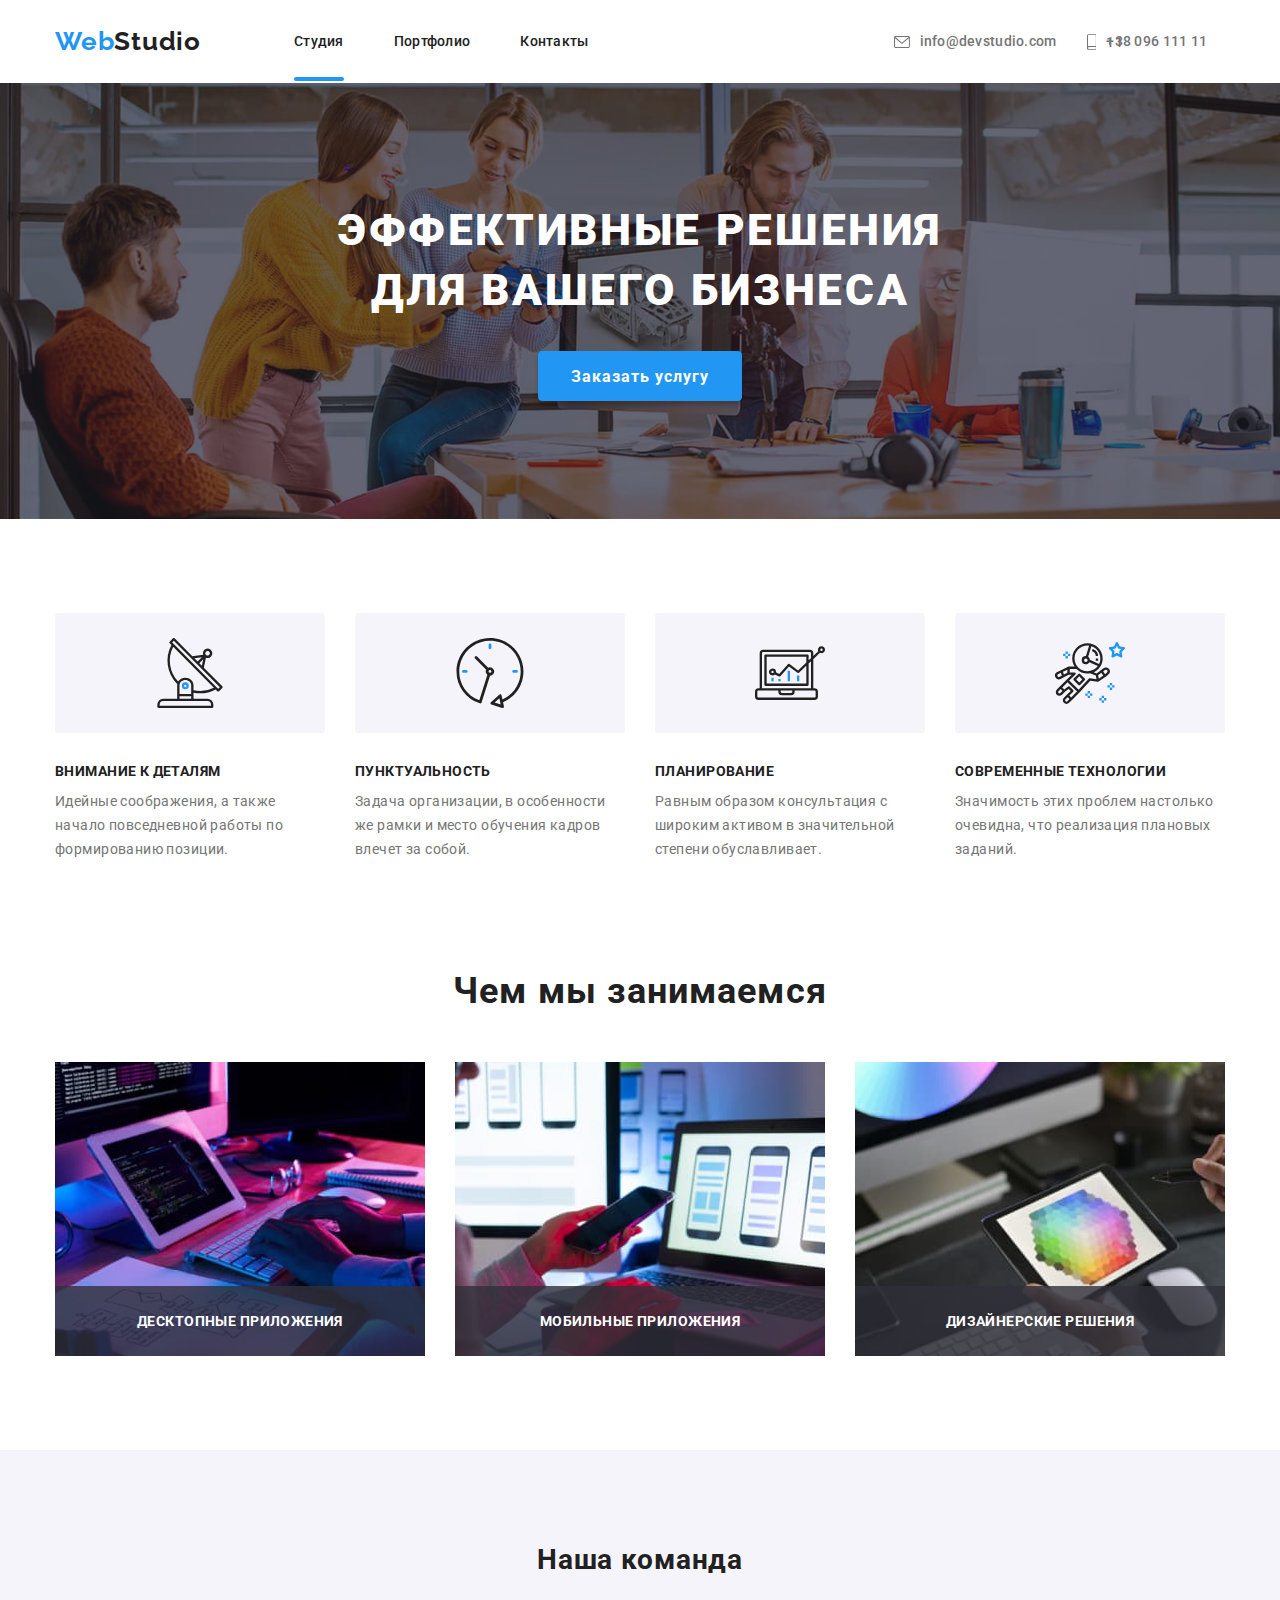
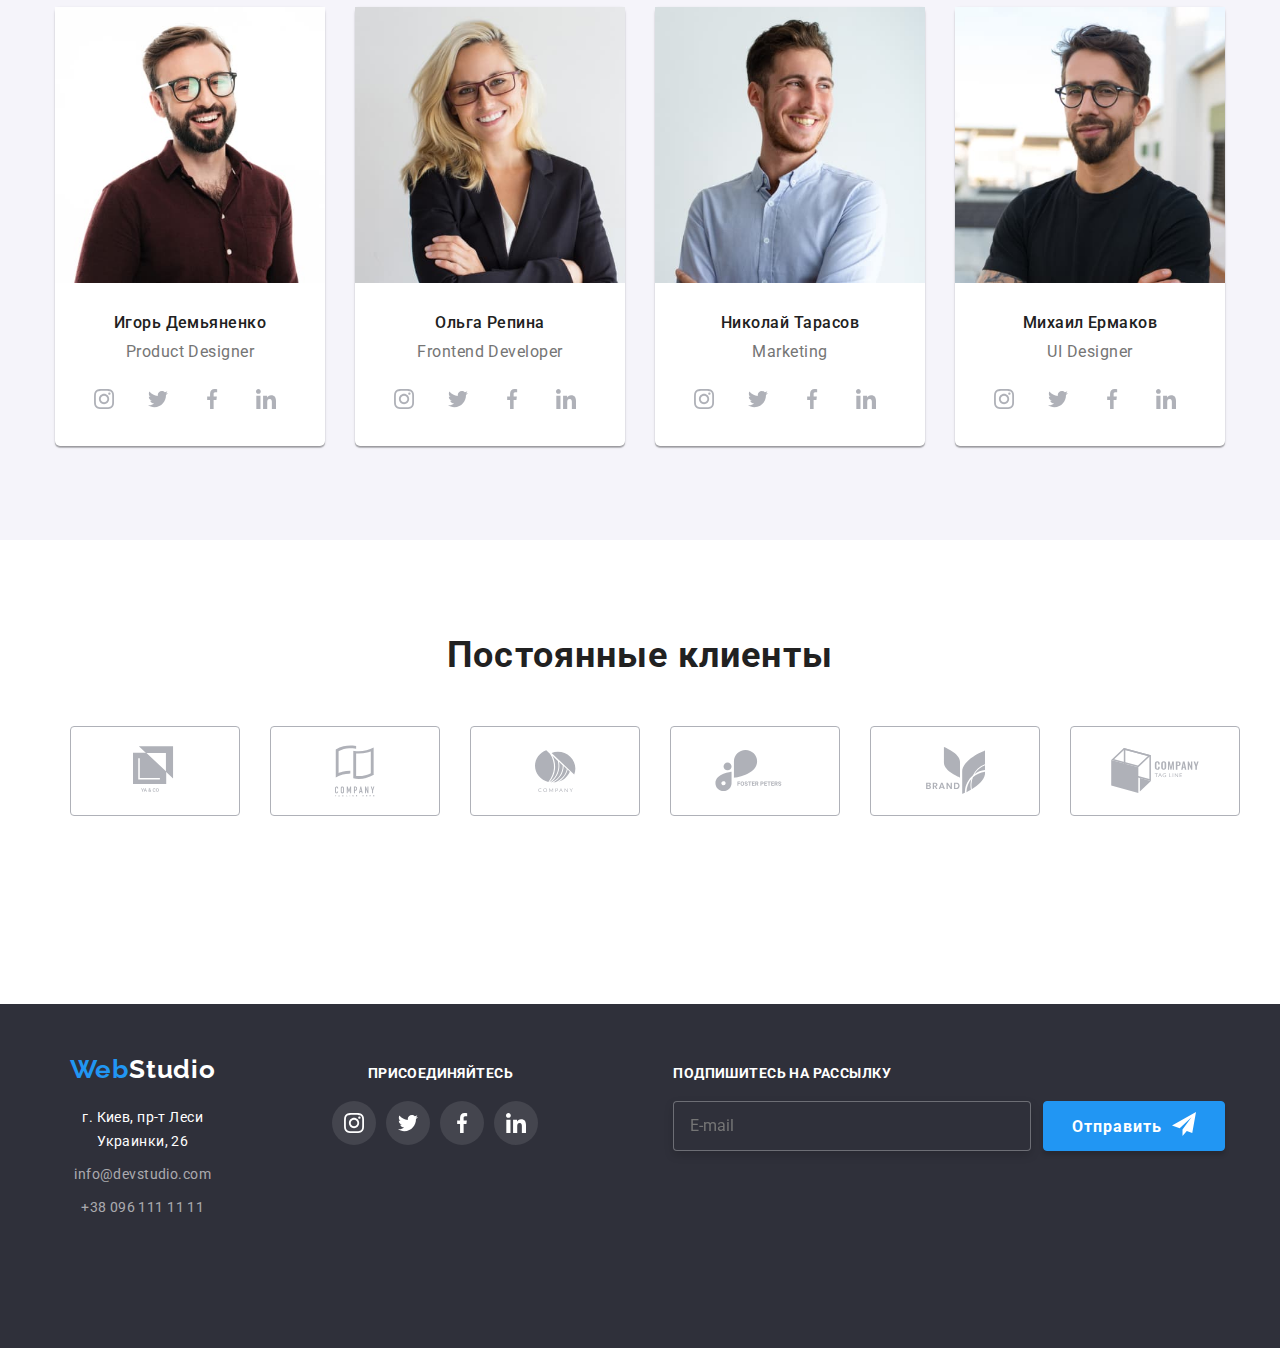
==== commit fb281142: "fixed centered 2" ====
--- a/index.html
+++ b/index.html
@@ -35,7 +35,7 @@
                     <ul class="nav-list list">
                         <li class="navigation-item curent"><a class="nav-item list curent" href="#">Студия</a></li>
                         <li class="navigation-item"><a class="nav-item list" href="./portfolio.html">Портфолио</a></li>
-                        <li class="navigation-item"><a class="nav-item list" href="">Контакты</a></li>
+                        <li class="navigation-item"><a class="nav-item list" href="#addres-tel">Контакты</a></li>
                     </ul>
                     <address class="address-block">
                         <ul class="address list">
@@ -388,50 +388,52 @@
         <!-- Постоянные клиенты -->
         <section class="regular-clients">
             <h2>Постоянные клиенты</h2>
-            <ul class="clients list">
-                <li class="client">
-                    <a class="clients-logo item" href=#>
-                        <svg class="clients-icon" width="44.27" height="49.23">
-                            <use href=" ./images/icons/symbol-defs.svg#icon-logo1" widht=""></use>
-                        </svg>
-                    </a>
-                </li>
-                <li class="client">
-                    <a class="clients-logo item" href=#>
-                        <svg class="clients-icon" width="40" height="52">
-                            <use href=" ./images/icons/symbol-defs.svg#icon-logo2" widht=""></use>
-                        </svg>
-                    </a>
-                </li>
-                <li class="client">
-                    <a class="clients-logo item" href=#>
-                        <svg class="clients-icon" width="41" height="42.6">
-                            <use href=" ./images/icons/symbol-defs.svg#icon-logo3" widht=""></use>
-                        </svg>
-                    </a>
-                </li>
-                <li class="client">
-                    <a class=" clients-logo item" href=#>
-                        <svg class="clients-icon" width="79.66" height="42.02">
-                            <use href=" ./images/icons/symbol-defs.svg#icon-logo4" widht=""></use>
-                        </svg>
-                    </a>
-                </li>
-                <li class="client">
-                    <a class=" clients-logo item" href=#>
-                        <svg class="clients-icon" width="59" height="47">
-                            <use href=" ./images/icons/symbol-defs.svg#icon-logo5" widht=""></use>
-                        </svg>
-                    </a>
-                </li>
-                <li class="client">
-                    <a class=" clients-logo item" href=#>
-                        <svg class="clients-icon" width="88.48" height="45.44">
-                            <use href=" ./images/icons/symbol-defs.svg#icon-logo6" widht=""></use>
-                        </svg>
-                    </a>
-                </li>
-            </ul>
+            <div class="container">
+                <ul class="clients list">
+                    <li class="client">
+                        <a class="clients-logo item" href=#>
+                            <svg class="clients-icon" width="44.27" height="49.23">
+                                <use href=" ./images/icons/symbol-defs.svg#icon-logo1" widht=""></use>
+                            </svg>
+                        </a>
+                    </li>
+                    <li class="client">
+                        <a class="clients-logo item" href=#>
+                            <svg class="clients-icon" width="40" height="52">
+                                <use href=" ./images/icons/symbol-defs.svg#icon-logo2" widht=""></use>
+                            </svg>
+                        </a>
+                    </li>
+                    <li class="client">
+                        <a class="clients-logo item" href=#>
+                            <svg class="clients-icon" width="41" height="42.6">
+                                <use href=" ./images/icons/symbol-defs.svg#icon-logo3" widht=""></use>
+                            </svg>
+                        </a>
+                    </li>
+                    <li class="client">
+                        <a class=" clients-logo item" href=#>
+                            <svg class="clients-icon" width="79.66" height="42.02">
+                                <use href=" ./images/icons/symbol-defs.svg#icon-logo4" widht=""></use>
+                            </svg>
+                        </a>
+                    </li>
+                    <li class="client">
+                        <a class=" clients-logo item" href=#>
+                            <svg class="clients-icon" width="59" height="47">
+                                <use href=" ./images/icons/symbol-defs.svg#icon-logo5" widht=""></use>
+                            </svg>
+                        </a>
+                    </li>
+                    <li class="client">
+                        <a class=" clients-logo item" href=#>
+                            <svg class="clients-icon" width="88.48" height="45.44">
+                                <use href=" ./images/icons/symbol-defs.svg#icon-logo6" widht=""></use>
+                            </svg>
+                        </a>
+                    </li>
+                </ul>
+            </div>
         </section>
     </main>
     <footer>
@@ -440,7 +442,7 @@
                 <a class="logo-link footer-logo list" href="#">
                     <span>Web</span><span class="footer">Studio</span>
                 </a>
-                <address>
+                <address> <a name="addres-tel"></a>
                     <ul class="contacts">
                         <li class="contacts-list list">г. Киев, пр-т Леси Украинки, 26</li>
                         <li class="contacts-list list">
--- a/css/main.min.css
+++ b/css/main.min.css
@@ -7,5 +7,5 @@
  sans-serif;src:url("https://fonts.googleapis.com/css2?family=Roboto&display=swap");font-style:normal;font-weight:400}@font-face{font-family:'Roboto',  sans-serif;src:url("https://fonts.googleapis.com/css2?family=Roboto:wght@700&display=swap");font-style:normal;font-weight:700}@font-face{font-family:'Roboto',  sans-serif;src:url("https://fonts.googleapis.com/css2?family=Roboto:wght@900&display=swap");font-style:normal;font-weight:900}.logo-link{display:block;font-family:'Raleway',- sans-serif;font-weight:700;font-size:24px;line-height:1.167;letter-spacing:0.03em}.header-box,.menu,.address li,.client,.clients-logo{display:-webkit-box;display:-ms-flexbox;display:flex;-webkit-box-align:center;-ms-flex-align:center;align-items:center}.hero .hero-btn,.subscription-btn{font:roboto;background-color:#2196F3;color:#fff;border:1px solid #2196F3;border-radius:4px;padding:10px 32px;height:50px;-webkit-box-shadow:0px 4px 4px rgba(0,0,0,0.2);box-shadow:0px 4px 4px rgba(0,0,0,0.2);font-weight:bold;font-size:16px;line-height:1.875;letter-spacing:0.06em}.section-h,.team h2,.regular-clients h2{font-family:Roboto;font-style:normal;font-weight:700;font-size:36px;line-height:1.167;letter-spacing:0.03em}.advantages-item h3,.about-txt h3,.subscription-h{font-family:Roboto;font-style:normal;font-weight:700;font-size:14px;line-height:1.143;letter-spacing:0.03em}.advantages-item p,.contacts,.contacts a{font-family:Roboto;font-weight:400;font-size:14px;line-height:1.72;letter-spacing:0.03em}.filter,.filter-btn.anchor{font-style:normal;font-weight:500;font-size:16px;line-height:1.625;letter-spacing:0.03em}@media screen and (min-width: 1200px){.logo-link{font-size:26px;line-height:1.19}}.logo-link span{color:#2196F3}.logo-link .header{color:#212121;margin:0px}.footer-logo{margin-bottom:20px}.footer-logo .footer{color:#fff}body{color:#757575;font-family:'Roboto', sans-serif;list-style:none;text-decoration:none}.list,.nav-item{list-style:none;text-decoration:none}.container{width:100%;padding-right:15px;padding-left:15px;-webkit-box-pack:center;-ms-flex-pack:center;justify-content:center}@media screen and (min-width: 480px){.container{width:480px}}@media screen and (min-width: 768px){.container{width:768px;margin:0 auto}}@media screen and (min-width: 1200px){.container{display:-webkit-box;display:-ms-flexbox;display:flex;width:1200px;margin:0 auto;padding-bottom:94px}}img{display:block;max-width:100%;height:auto}.header-box{width:100%;padding:0px 15px}@media screen and (min-width: 768px){.header-box{display:-webkit-box;display:-ms-flexbox;display:flex;margin:0px auto;width:768px}}@media screen and (min-width: 1200px){.header-box{display:-webkit-box;display:-ms-flexbox;display:flex;margin:0px auto;width:1200px}}@media screen and (max-width: 767px){.menu{display:-webkit-box;display:-ms-flexbox;display:flex;-webkit-box-pack:justify;-ms-flex-pack:justify;justify-content:space-between;-webkit-box-align:center;-ms-flex-align:center;align-items:center;padding:16px 15px}}@media screen and (min-width: 768px){.menu{-ms-flex-pack:distribute;justify-content:space-around;width:768px}}.logo{font-size:24px}@media screen and (min-width: 768px){.logo{margin-top:26px;margin-bottom:26px;margin-right:88px}}@media screen and (min-width: 1200px){.logo{margin-right:93px}}@media screen and (max-width: 767px){.menu-btn{display:-webkit-inline-box;display:-ms-inline-flexbox;display:inline-flex;width:40px;margin:0;padding:0;border:0;background-color:transparent}}@media screen and (min-width: 768px){.menu-btn{display:none}}.menu-btn :hover{color:#2196F3}.menu-btn .icon-close{display:none;fill:currentColor}.menu-btn .icon-menu{display:block;fill:currentColor}.menu-btn.is-open .icon-close{display:block;fill:currentColor}.menu-btn.is-open .icon-menu{display:none;fill:currentColor}.menu{width:100%}@media screen and (max-width: 768px){.menu{width:100%;position:relative}}@media screen and (min-width: 768px){.menu{display:-webkit-box;display:-ms-flexbox;display:flex;-ms-flex-pack:distribute;justify-content:space-around}}@media screen and (max-width: 767px){.menu-container{position:absolute;display:none;text-align:center;top:100%;left:0;width:100%;font-size:18px;background-color:#fff;border-top:1px solid #F5F4FA;padding:60px 0;-webkit-transform:translateY(-110%);transform:translateY(-110%);z-index:1;-webkit-transition:-webkit-transform 250ms cubic-bezier(0.4, 0, 0.2, 1);transition:-webkit-transform 250ms cubic-bezier(0.4, 0, 0.2, 1);transition:transform 250ms cubic-bezier(0.4, 0, 0.2, 1);transition:transform 250ms cubic-bezier(0.4, 0, 0.2, 1), -webkit-transform 250ms cubic-bezier(0.4, 0, 0.2, 1)}.menu-container.is-open{display:block;-webkit-transform:translateY(0);transform:translateY(0)}}@media screen and (min-width: 768px){.menu-container{display:-webkit-box;display:-ms-flexbox;display:flex;-webkit-box-pack:justify;-ms-flex-pack:justify;justify-content:space-between}}.nav-list{text-align:center}@media screen and (min-width: 768px){.nav-list{display:-webkit-box;display:-ms-flexbox;display:flex;margin-right:84px}}@media screen and (min-width: 1200px){.nav-list{margin-right:0px}}.nav-list .navigation-item.curent ::after{content:"";width:66px;height:4px;background:#2196F3;border-radius:2px;-webkit-box-pack:center;-ms-flex-pack:center;justify-content:center;margin-top:8px;display:block;margin-left:auto;margin-right:auto}@media screen and (min-width: 768px){.nav-list .navigation-item.curent ::after{display:-webkit-box;display:-ms-flexbox;display:flex;margin-top:27px;width:100%}}@media screen and (min-width: 768px){.navigation-item:not(:last-child){margin-right:50px}}.nav-item{display:block;margin-bottom:40px;font-size:14px;font-weight:500;line-height:1.14;letter-spacing:0.02em;color:#212121;-webkit-transition-property:color;transition-property:color;-webkit-transition:-webkit-transform 250ms cubic-bezier(0.4, 0, 0.2, 1);transition:-webkit-transform 250ms cubic-bezier(0.4, 0, 0.2, 1);transition:transform 250ms cubic-bezier(0.4, 0, 0.2, 1);transition:transform 250ms cubic-bezier(0.4, 0, 0.2, 1), -webkit-transform 250ms cubic-bezier(0.4, 0, 0.2, 1)}@media screen and (min-width: 768px){.nav-item{padding-top:32px;margin-bottom:0px}}.nav-item:hover,.nav-item:focus{color:#2196F3}@media screen and (max-width: 767px){.address .item:not(:last-child){margin-bottom:16px}}@media screen and (min-width: 768px){.address{padding-top:21px}.address .item:not(:last-child){margin-bottom:10px}}@media screen and (min-width: 1200px){.address{display:-webkit-box;display:-ms-flexbox;display:flex;-webkit-box-align:center;-ms-flex-align:center;align-items:center;font-size:14px;margin-left:305px;padding-top:32px}.address .item:not(:last-child){margin:0 30px 0 0}}.address .address-item{font-family:Roboto;font-style:normal;font-weight:500;font-size:14px;line-height:1.142px;letter-spacing:0.02em;color:#757575;margin-left:auto;margin-right:auto;-webkit-transition-property:color;transition-property:color;-webkit-transition:-webkit-transform 250ms cubic-bezier(0.4, 0, 0.2, 1);transition:-webkit-transform 250ms cubic-bezier(0.4, 0, 0.2, 1);transition:transform 250ms cubic-bezier(0.4, 0, 0.2, 1);transition:transform 250ms cubic-bezier(0.4, 0, 0.2, 1), -webkit-transform 250ms cubic-bezier(0.4, 0, 0.2, 1)}@media screen and (min-width: 768px){.address .address-item{margin-left:0px;font-size:12px;display:-webkit-box;display:-ms-flexbox;display:flex;-webkit-box-align:center;-ms-flex-align:center;align-items:center}}@media screen and (min-width: 1200px){.address .address-item{margin-left:0px;font-size:14px;display:-webkit-box;display:-ms-flexbox;display:flex;-webkit-box-align:center;-ms-flex-align:center;align-items:center}}.address .address-item:hover,.address .address-item:focus,.address .address-item:hover svg,.address .address-item:focus svg{color:#2196F3;fill:#2196F3}.address .icon-address{display:inline-block;vertical-align:middle;margin-right:8px;fill:#757575;-webkit-transition-property:color, -webkit-transform;transition-property:color, -webkit-transform;transition-property:color, transform;transition-property:color, transform, -webkit-transform;-webkit-transition:-webkit-transform 250ms cubic-bezier(0.4, 0, 0.2, 1);transition:-webkit-transform 250ms cubic-bezier(0.4, 0, 0.2, 1);transition:transform 250ms cubic-bezier(0.4, 0, 0.2, 1);transition:transform 250ms cubic-bezier(0.4, 0, 0.2, 1), -webkit-transform 250ms cubic-bezier(0.4, 0, 0.2, 1)}@media screen and (min-width: 768px){.address .icon-address{margin-right:10px}}.address .mail{width:16px;height:12px}.address .tell{width:10px;height:16px}.hero{text-align:center;justify-items:center;margin:0 auto;padding-top:118px;padding-bottom:118px;background-color:#2F303A;color:#fff;background-image:-webkit-gradient(linear, left top, right top, from(rgba(47,48,58,0.4)), to(rgba(47,48,58,0.4))),url(../images/mobile/heroimg.jpg);background-image:linear-gradient(to right, rgba(47,48,58,0.4), rgba(47,48,58,0.4)),url(../images/mobile/heroimg.jpg);background-size:cover;background-repeat:no-repeat;background-position:center}@media (-webkit-min-device-pixel-ratio: 2), (min-resolution: 2dppx){.hero{background-image:-webkit-gradient(linear, left top, right top, from(rgba(47,48,58,0.4)), to(rgba(47,48,58,0.4))),url(../images/mobile/heroimg@2x.jpg);background-image:linear-gradient(to right, rgba(47,48,58,0.4), rgba(47,48,58,0.4)),url(../images/mobile/heroimg@2x.jpg)}}@media screen and (min-width: 480px){.hero{width:480px;background-image:-webkit-gradient(linear, left top, right top, from(rgba(47,48,58,0.4)), to(rgba(47,48,58,0.4))),url(../images/tablet/heroimg.jpg);background-image:linear-gradient(to right, rgba(47,48,58,0.4), rgba(47,48,58,0.4)),url(../images/tablet/heroimg.jpg)}}@media screen and (min-width: 480px) and (-webkit-min-device-pixel-ratio: 2), screen and (min-width: 480px) and (min-resolution: 2dppx){.hero{background-image:-webkit-gradient(linear, left top, right top, from(rgba(47,48,58,0.4)), to(rgba(47,48,58,0.4))),url(../images/tablet/heroimg@2x.jpg);background-image:linear-gradient(to right, rgba(47,48,58,0.4), rgba(47,48,58,0.4)),url(../images/tablet/heroimg@2x.jpg)}}@media screen and (min-width: 768px){.hero{width:768px;background-image:-webkit-gradient(linear, left top, right top, from(rgba(47,48,58,0.4)), to(rgba(47,48,58,0.4))),url(../images/desctop/heroimg.jpg);background-image:linear-gradient(to right, rgba(47,48,58,0.4), rgba(47,48,58,0.4)),url(../images/desctop/heroimg.jpg)}}@media screen and (min-width: 768px) and (-webkit-min-device-pixel-ratio: 2), screen and (min-width: 768px) and (min-resolution: 2dppx){.hero{background-image:-webkit-gradient(linear, left top, right top, from(rgba(47,48,58,0.4)), to(rgba(47,48,58,0.4))),url(../images/desctop/heroimg@2x.jpg);background-image:linear-gradient(to right, rgba(47,48,58,0.4), rgba(47,48,58,0.4)),url(../images/desctop/heroimg@2x.jpg)}}@media screen and (min-width: 1200px){.hero{width:100%;padding-top:200px;padding-bottom:200px}}.hero-title{font-weight:900;font-size:26px;line-height:1.615;text-transform:uppercase;margin:0 auto 30px}@media screen and (min-width: 480px){.hero-title{width:360px}}@media screen and (min-width: 1200px){.hero-title{width:696px;font-size:44px;line-height:1.36;letter-spacing:0.06em}}.hero .hero-btn{-webkit-transition-property:-webkit-box-shadow;transition-property:-webkit-box-shadow;transition-property:box-shadow;transition-property:box-shadow, -webkit-box-shadow;-webkit-transition:-webkit-transform 250ms cubic-bezier(0.4, 0, 0.2, 1);transition:-webkit-transform 250ms cubic-bezier(0.4, 0, 0.2, 1);transition:transform 250ms cubic-bezier(0.4, 0, 0.2, 1);transition:transform 250ms cubic-bezier(0.4, 0, 0.2, 1), -webkit-transform 250ms cubic-bezier(0.4, 0, 0.2, 1)}.hero .hero-btn:focus,.hero .hero-btn:hover{font:roboto;background-color:#fff;color:#2196F3;border:1px solid #fff;cursor:pointer;-webkit-box-shadow:0px 4px 4px rgba(0,0,0,0.15);box-shadow:0px 4px 4px rgba(0,0,0,0.15)}.backdrop{position:fixed;top:0%;left:0%;width:100%;height:100%;padding:93px 15px 94px 15px;background-color:rgba(0,0,0,0.2);overflow-y:scroll;z-index:2}@media screen and (min-width: 768px){.backdrop{padding-top:208px;padding-right:159px;padding-left:159px}}@media screen and (min-width: 1200px){.backdrop{width:100%;padding:0px}}.backdrop.is-hidden{opacity:0;pointer-events:none}.modal{background-color:#fff;padding-bottom:40px;margin-left:auto;margin-right:auto;width:290px}@media screen and (min-width: 480px){.modal{width:450px}}@media screen and (min-width: 1200px){.modal{position:absolute;top:50%;left:50%;-webkit-transform:translate(-50%, -50%);transform:translate(-50%, -50%);width:528px;padding-bottom:40px}}.close{display:-webkit-box;display:-ms-flexbox;display:flex;width:30px;height:30px;margin-top:8px;margin-right:8px;margin-left:auto;border:1px solid #F5F4FA;border-radius:50%;background-color:transparent}.close svg{-webkit-box-pack:center;-ms-flex-pack:center;justify-content:center;margin:auto;width:16px;height:16px;fill:#2F303A}.close:hover svg,.close:focus svg{fill:#2196F3;cursor:pointer}.form-box h2{text-align:center;color:#212121;font-size:20px;line-height:1.15}.form-box{color:#757575;margin:40px}@media screen and (min-width: 1200px){.form-box{margin-top:12px;margin-right:40px;margin-bottom:30px;margin-left:40px}}.inputs{margin-top:12px;margin-bottom:10px;width:100%}.intut-data{display:-webkit-box;display:-ms-flexbox;display:flex;-webkit-box-orient:vertical;-webkit-box-direction:normal;-ms-flex-direction:column;flex-direction:column;margin-bottom:10px;position:relative}.intut-data svg{position:absolute;fill:#212121;bottom:13.5px;left:12px;width:18px;height:18px}.intyt-name-h{display:block;text-align:start;margin-bottom:4px;font-size:12px;line-height:1.167;letter-spacing:0.01em}.text-data{padding-top:12px;padding-bottom:12px;padding-left:42px;cursor:pointer;font-size:16px;border:1px solid rgba(33,33,33,0.2);border-radius:4px;-webkit-transition-duration:250ms;transition-duration:250ms;-webkit-transition-timing-function:cubic-bezier(0.4, 0, 0.2, 1);transition-timing-function:cubic-bezier(0.4, 0, 0.2, 1)}.text-data:focus,.text-data:hover,.comment:focus,.comment:hover{border-color:#2196F3;outline:none;cursor:pointer;-webkit-transition-duration:250ms;transition-duration:250ms;-webkit-transition-timing-function:cubic-bezier(0.4, 0, 0.2, 1);transition-timing-function:cubic-bezier(0.4, 0, 0.2, 1)}.text-data:focus+.form-icon{fill:#2196F3}.comment{cursor:pointer;font-size:16px;border:1px solid rgba(33,33,33,0.2);border-radius:4px;color:#757575;width:120px;padding:12px 16px;resize:none;-webkit-transition-duration:250ms;transition-duration:250ms;-webkit-transition-timing-function:cubic-bezier(0.4, 0, 0.2, 1);transition-timing-function:cubic-bezier(0.4, 0, 0.2, 1)}@media screen and (min-width: 480px){.comment{width:370px}}@media screen and (min-width: 1200px){.comment{width:448px}}.license{color:#757575}.contract{-webkit-box-pack:start;-ms-flex-pack:start;justify-content:start;font-size:12px;line-height:1.17;letter-spacing:0.03em}@media screen and (min-width: width 1200px){.contract{font-size:14px;line-height:1.714}}.checkbox-input{-webkit-appearance:none;-moz-appearance:none;appearance:none;position:absolute}.link-contract{color:#2196F3;-webkit-text-decoration-color:#2196F3;text-decoration-color:#2196F3}.checkbox-svg{display:inline-block;width:15px;height:15px}.checkbox-input:checked+.checkbox-svg{background-color:#2196F3;border-color:transparent}.form-btn{padding:10px 55px;font-weight:bold;font-size:16px;line-height:1.875;color:#fff;background-color:#2196F3;border-color:#2196F3;-webkit-box-shadow:0px 4px 4px rgba(0,0,0,0.15);box-shadow:0px 4px 4px rgba(0,0,0,0.15);border-radius:4px}.advantages{margin-left:auto;margin-right:auto;padding-top:60px;padding-bottom:60px;-webkit-box-pack:center;-ms-flex-pack:center;justify-content:center}@media screen and (min-width: 1200px){.advantages{padding-top:94px;padding-bottom:0px}}.advantages-list li:not(:last-child){margin-bottom:30px}@media screen and (min-width: 768px){.advantages-list{display:-webkit-box;display:-ms-flexbox;display:flex;-ms-flex-wrap:wrap;flex-wrap:wrap;margin:-15px}}@media screen and (min-width: 1200px){.advantages-list{-ms-flex-pack:distribute;justify-content:space-around}}.advantages-item{display:block;width:100%}@media screen and (min-width: 768px){.advantages-item{width:354px;margin:15px}.container .advantages-item{padding-right:-15px;padding-left:-15px}}@media screen and (min-width: 1200px){.advantages-item{width:270px}}.advantages-item h3{text-align:center;text-transform:uppercase;color:#212121;margin:0;margin-bottom:10px}@media screen and (min-width: 768px){.advantages-item h3{text-align:left}}.advantages-item p{margin:0}.advantages-item::before{display:block;height:120px;width:100%;content:'';background:#F5F4FA;background-repeat:no-repeat;background-size:contain;background-position:center;border-radius:4px;margin-bottom:30px;background-size:70px}.icon-antenna::before{background-image:url(../images/icons/antenna.svg)}.icon-clock::before{background-image:url(../images/icons/clock.svg)}.icon-diagram::before{background-image:url(../images/icons/diagram.svg)}.icon-astronaut::before{background-image:url(../images/icons/astronaut.svg)}.about-us{display:none}@media screen and (min-width: 1200px){.about-us{display:block}}.section-h{text-align:center;color:#212121;margin-bottom:50px}.about-list{display:-webkit-box;display:-ms-flexbox;display:flex}.about-list .item{position:relative}.about-list .item:not(:last-child){margin-right:30px}.about-txt{display:-webkit-box;display:-ms-flexbox;display:flex;position:absolute;-webkit-box-align:center;-ms-flex-align:center;align-items:center;background:rgba(47,48,58,0.8);bottom:0px;right:0;-webkit-transform:translateY(0px);transform:translateY(0px);width:100%;height:70px;-webkit-box-pack:center;-ms-flex-pack:center;justify-content:center;color:#fff}.about-txt h3{display:block;width:100%;text-align:center;text-transform:uppercase}.team{background-color:#F5F4FA;padding-top:60px;padding-bottom:60px}@media screen and (min-width: 1200px){.team{padding-top:94px;padding-bottom:0px}}.team h2{font-size:28px;line-height:1.1719;text-align:center;color:#212121;margin-bottom:30px}@media screen and (min-width: 1200px){.team h2{font-size:28px}}@media screen and (min-width: 768px){.team-list{display:-webkit-box;display:-ms-flexbox;display:flex;-ms-flex-wrap:wrap;flex-wrap:wrap;margin:-15px}}.team-card{width:100%;margin-bottom:30px;background-color:#fff;-webkit-box-shadow:0px 1px 3px rgba(0,0,0,0.12),0px 1px 1px rgba(0,0,0,0.14),0px 2px 1px rgba(0,0,0,0.2);box-shadow:0px 1px 3px rgba(0,0,0,0.12),0px 1px 1px rgba(0,0,0,0.14),0px 2px 1px rgba(0,0,0,0.2);border-radius:5px}@media screen and (min-width: 768px){.team-card{width:354px;margin:15px}}@media screen and (min-width: 1200px){.team-card{width:270px}}.trumb{position:relative;width:100%}.trumb>img{display:block;width:100%;height:100%;margin:0px}.card-des>h3{font-weight:500;font-size:16px;line-height:1.187;letter-spacing:0.03em;color:#212121;margin:0;margin-bottom:10px;text-align:center}.card-des p{font-size:16px;line-height:1.1875;text-align:center;letter-spacing:0.03em;color:#757575}.card-des{border-right:1px solid 3 transparent;padding-top:30px;border-bottom:1px solid transparent;border-left:1px solid transparent;border-right:1px solid transparent;border-radius:5px}.social{list-style:none;display:-webkit-box;display:-ms-flexbox;display:flex;-webkit-box-pack:center;-ms-flex-pack:center;justify-content:center;margin-top:16px;margin-right:auto;margin-bottom:24px;margin-left:auto}@media screen and (min-width: 480px){.social{margin:16px 122px 24px 122px}}@media screen and (min-width: 768px){.social{margin:16px 74px 24px 74px}}@media screen and (min-width: 768px){.social{margin:16px 32px 24px 32px}}.social-item{display:-webkit-box;display:-ms-flexbox;display:flex}.social-link{display:-webkit-box;display:-ms-flexbox;display:flex;-webkit-box-pack:center;-ms-flex-pack:center;justify-content:center;-webkit-box-align:center;-ms-flex-align:center;align-items:center;width:44px;height:44px;border-radius:50%;background:#fff;margin-right:10px;-webkit-transition-property:background;transition-property:background;-webkit-transition-duration:250ms;transition-duration:250ms;-webkit-transition-timing-function:cubic-bezier(0.4, 0, 0.2, 1);transition-timing-function:cubic-bezier(0.4, 0, 0.2, 1);-webkit-transition-delay:0;transition-delay:0}.social-icon{display:block;-webkit-box-align:center;-ms-flex-align:center;align-items:center;height:20px;width:20px;fill:#AFB1B8;background-position:center}.social-link:hover,.social-link:focus,.social-link:hover svg,.social-link:focus svg{background:#2196F3;fill:#fff}.regular-clients{width:100%;padding-bottom:60px;padding-top:60px;padding-right:15px;padding-left:15px;margin:0px auto}@media screen and (min-width: 1200px){.regular-clients{width:1200px;margin:0 auto;padding-right:15px;padding-left:15px;padding-top:94px;padding-bottom:94px}}.regular-clients h2{font-size:28px;line-height:1.1719;text-align:center;color:#212121;margin-bottom:30px}@media screen and (min-width: 1200px){.regular-clients h2{margin-bottom:50px;font-size:36px}}.clients{display:-webkit-box;display:-ms-flexbox;display:flex;-ms-flex-wrap:wrap;flex-wrap:wrap;margin:0px auto}@media screen and (min-width: 480px){.clients{margin:-15px -15px -15px -15px}}@media screen and (min-width: 1200px){.clients{-ms-flex-wrap:nowrap;flex-wrap:nowrap}}.client{-webkit-box-pack:center;-ms-flex-pack:center;justify-content:center;height:90px;width:100%;margin:15px;border:1px solid #AFB1B8;border-radius:4px}@media screen and (min-width: 480px){.client{margin:15px;width:210px}}@media screen and (min-width: 768px){.client{width:226px}}@media screen and (min-width: 1200px){.client{width:170px}}.client :last-child{margin-right:0px}.clients-logo{-webkit-box-pack:center;-ms-flex-pack:center;justify-content:center;width:170px;height:90px;fill:#AFB1B8;-webkit-transition-property:fill;transition-property:fill;-webkit-transition-duration:250ms;transition-duration:250ms;-webkit-transition-timing-function:cubic-bezier(0.4, 0, 0.2, 1);transition-timing-function:cubic-bezier(0.4, 0, 0.2, 1);-webkit-transition-delay:0;transition-delay:0}.client:hover,.client:focus,.client:hover svg,.client:focus svg{border-color:#2196F3;fill:#2196F3}footer{background-color:#2F303A}.content{display:-webkit-box;display:-ms-flexbox;display:flex;-webkit-box-orient:vertical;-webkit-box-direction:normal;-ms-flex-direction:column;flex-direction:column;width:100%;padding:60px 0px;margin:0 auto}@media screen and (min-width: 768px){.content{-webkit-box-orient:horizontal;-webkit-box-direction:normal;-ms-flex-direction:row;flex-direction:row;-ms-flex-wrap:wrap;flex-wrap:wrap;width:768px;padding:60px 89px 60px 76px;-ms-flex-pack:distribute;justify-content:space-around;-webkit-box-align:baseline;-ms-flex-align:baseline;align-items:baseline}}@media screen and (min-width: 1200px){.content{-ms-flex-wrap:nowrap;flex-wrap:nowrap;-webkit-box-align:baseline;-ms-flex-align:baseline;align-items:baseline;-ms-flex-pack:distribute;justify-content:space-around;width:1200px;padding:0 15px;margin:0 auto}}.logo-addres{display:block;margin:0px auto 60px;text-align:center}@media screen and (min-width: 1200px){.logo-addres{display:block;width:231px;padding-top:50px;margin-right:70px}}.contacts{color:#fff;font-style:normal}@media screen and (min-width: 1200px){.contacts{padding-bottom:60px}}.contacts a{color:rgba(255,255,255,0.6);font-style:normal;margin-bottom:9px}.contacts-list{margin-bottom:9px}.address-item :last-child{margin-bottom:0px}.join{-ms-flex-pack:distribute;justify-content:space-around;-webkit-box-align:left;-ms-flex-align:left;align-items:left;margin-bottom:60px}@media screen and (min-width: 1200px){.join{margin-bottom:0px;margin-right:93px}}.join-title{text-align:center;font-family:Roboto;font-style:normal;font-weight:bold;font-size:14px;line-height:1.1429;letter-spacing:0.03em;text-transform:uppercase;color:#fff;margin-bottom:20px}.join .social{list-style:none;display:-webkit-box;display:-ms-flexbox;display:flex;-ms-flex-pack:distribute;justify-content:space-around}.footer-icon{display:-webkit-box;display:-ms-flexbox;display:flex;-webkit-box-pack:center;-ms-flex-pack:center;justify-content:center;-webkit-box-align:center;-ms-flex-align:center;align-items:center;width:44px;height:44px;border-radius:50%;background-color:rgba(255,255,255,0.1);margin-right:10px;-webkit-transition-property:background;transition-property:background;-webkit-transition:-webkit-transform 250ms cubic-bezier(0.4, 0, 0.2, 1);transition:-webkit-transform 250ms cubic-bezier(0.4, 0, 0.2, 1);transition:transform 250ms cubic-bezier(0.4, 0, 0.2, 1);transition:transform 250ms cubic-bezier(0.4, 0, 0.2, 1), -webkit-transform 250ms cubic-bezier(0.4, 0, 0.2, 1)}.footer-icon:hover,.footer-icon:focus{background:#2196F3}.icon{width:20px;height:20px;display:-webkit-box;display:-ms-flexbox;display:flex;fill:#fff}@media screen and (max-width: 768px){.subscription-form{width:100%;text-align:center}}.subscription{-webkit-box-orient:horizontal;-webkit-box-direction:normal;-ms-flex-direction:row;flex-direction:row}@media screen and (min-width: 1200px){.subscription{display:-webkit-box;display:-ms-flexbox;display:flex}}.subscription-h{text-transform:uppercase;margin-bottom:20px;color:#fff}@media screen and (min-width: 768px) and (max-width: 1200px){.subscription-h{text-align:center}}.subscription-input{background-color:#2F303A;font-weight:normal;font-size:16px;line-height:20px;color:rgba(255,255,255,0.6);border:1px solid rgba(255,255,255,0.3);-webkit-box-sizing:border-box;box-sizing:border-box;-webkit-filter:drop-shadow(0px 4px 4px rgba(0,0,0,0.15));filter:drop-shadow(0px 4px 4px rgba(0,0,0,0.15));border-radius:4px;width:93%;height:50px;margin-bottom:20px;padding-left:16px}@media screen and (min-width: 1200px){.subscription-input{display:-webkit-box;display:-ms-flexbox;display:flex;width:358px;margin-right:12px;padding-left:16px}}.subscription-btn{display:-webkit-inline-box;display:-ms-inline-flexbox;display:inline-flex;text-align:center;padding-left:28px;padding-right:28px;-webkit-box-shadow:0px 4px 4px rgba(0,0,0,0.15);box-shadow:0px 4px 4px rgba(0,0,0,0.15)}.icon-send{width:24px;height:24px;margin-left:10px}.portfolio{display:-webkit-box;display:-ms-flexbox;display:flex;-webkit-box-pack:center;-ms-flex-pack:center;justify-content:center;width:100%;padding-top:60px;padding-bottom:60px;margin:0 auto;-ms-flex-wrap:wrap;flex-wrap:wrap}@media screen and (min-width: 1200px){.portfolio{width:1200px;padding-top:94px;padding-bottom:94px}}.filter{color:#212121;display:-webkit-box;display:-ms-flexbox;display:flex;-ms-flex-wrap:wrap;flex-wrap:wrap;-webkit-box-pack:center;-ms-flex-pack:center;justify-content:center;margin-bottom:30px}@media screen and (max-width: width 767px){.filter{-ms-flex-wrap:nowrap;flex-wrap:nowrap;margin-bottom:40px}}@media screen and (min-width: width 768px){.filter{-ms-flex-wrap:nowrap;flex-wrap:nowrap;margin-bottom:30px}}@media screen and (min-width: width 1200px){.filter{margin-bottom:34px}}.filter-item{display:-webkit-box;display:-ms-flexbox;display:flex;-ms-flex-wrap:wrap;flex-wrap:wrap;margin-bottom:15px;margin-right:8px;border-radius:4px;color:#212121;background-color:#F5F4FA}@media screen and (max-width: width 768px){.filter-item{display:block}}.filter-btn.anchor{color:#212121;background-color:#F5F4FA;border:1px solid #F5F4FA;border-radius:4px;padding:6px 22px;text-align:center}.filter-btn:hover,.filter-btn:focus{color:#fff;background-color:#2196F3;border:1px solid #2196F3;cursor:pointer;-webkit-box-shadow:0px 4px 4px rgba(0,0,0,0.15);box-shadow:0px 4px 4px rgba(0,0,0,0.15)}.filter .filter-btn :not(:last-child){margin-right:8px}.examples{display:-webkit-box;display:-ms-flexbox;display:flex;-ms-flex-wrap:wrap;flex-wrap:wrap;width:100%;padding:0px -15px}@media screen and (min-width: 1200px){.examples{width:1200px;padding-top:34px;padding-bottom:94px;margin-right:auto;margin-left:auto}}.examples-card{display:block;position:relative;width:450px;margin:15px;border:1px solid #F5F4FA}@media screen and (min-width: 768px){.examples-card{width:354px}}@media screen and (min-width: 1200px){.examples-card{width:370px}}.examples-card:hover,.examples-card:focus{-webkit-box-shadow:0px 1px 1px rgba(0,0,0,0.12),0px 4px 4px rgba(0,0,0,0.06),1px 4px 6px rgba(0,0,0,0.16);box-shadow:0px 1px 1px rgba(0,0,0,0.12),0px 4px 4px rgba(0,0,0,0.06),1px 4px 6px rgba(0,0,0,0.16)}.examples-photo{position:relative;overflow:hidden}.examples-img{display:block;width:100%;height:auto}.card-txt{padding-top:20px;padding-bottom:20px;padding-right:24px;padding-left:24px}.card-txt h3{font-weight:700;font-size:18px;line-height:2;letter-spacing:0.06em;color:#212121}.card-link{font-weight:400;font-size:16px;line-height:1.875;letter-spacing:0.03em;color:#757575}.overlay{position:absolute;display:-webkit-box;display:-ms-flexbox;display:flex;width:100%;height:100%;top:0%;left:0%;text-align:center;opacity:0;padding:63px 24px;background-color:#2196F3;color:#fff;font-size:18px;line-height:1.56;letter-spacing:0.03em;-webkit-transform:translateY(100%);transform:translateY(100%);-webkit-transition:-webkit-transform 250ms cubic-bezier(0.4, 0, 0.2, 1);transition:-webkit-transform 250ms cubic-bezier(0.4, 0, 0.2, 1);transition:transform 250ms cubic-bezier(0.4, 0, 0.2, 1);transition:transform 250ms cubic-bezier(0.4, 0, 0.2, 1), -webkit-transform 250ms cubic-bezier(0.4, 0, 0.2, 1)}.examples-card:hover .overlay{opacity:1;-webkit-transform:translateY(0);transform:translateY(0)}
+ sans-serif;font-weight:700;font-size:24px;line-height:1.167;letter-spacing:0.03em}.header-box,.menu,.address li,.client,.clients-logo{display:-webkit-box;display:-ms-flexbox;display:flex;-webkit-box-align:center;-ms-flex-align:center;align-items:center}.hero .hero-btn,.subscription-btn{font:roboto;background-color:#2196F3;color:#fff;border:1px solid #2196F3;border-radius:4px;padding:10px 32px;height:50px;-webkit-box-shadow:0px 4px 4px rgba(0,0,0,0.2);box-shadow:0px 4px 4px rgba(0,0,0,0.2);font-weight:bold;font-size:16px;line-height:1.875;letter-spacing:0.06em}.section-h,.team h2,.regular-clients h2{font-family:Roboto;font-style:normal;font-weight:700;font-size:36px;line-height:1.167;letter-spacing:0.03em}.advantages-item h3,.about-txt h3,.subscription-h{font-family:Roboto;font-style:normal;font-weight:700;font-size:14px;line-height:1.143;letter-spacing:0.03em}.advantages-item p,.contacts,.contacts a{font-family:Roboto;font-weight:400;font-size:14px;line-height:1.72;letter-spacing:0.03em}.filter,.filter-btn.anchor{font-style:normal;font-weight:500;font-size:16px;line-height:1.625;letter-spacing:0.03em}@media screen and (min-width: 1200px){.logo-link{font-size:26px;line-height:1.19}}.logo-link span{color:#2196F3}.logo-link .header{color:#212121;margin:0px}.footer-logo{margin-bottom:20px}.footer-logo .footer{color:#fff}body{color:#757575;font-family:'Roboto', sans-serif;list-style:none;text-decoration:none}.list,.nav-item{list-style:none;text-decoration:none}.container{width:100%;padding-right:15px;padding-left:15px;-webkit-box-pack:center;-ms-flex-pack:center;justify-content:center}@media screen and (min-width: 480px){.container{width:480px;margin:0 auto}}@media screen and (min-width: 768px){.container{width:768px;margin:0 auto}}@media screen and (min-width: 1200px){.container{display:-webkit-box;display:-ms-flexbox;display:flex;width:1200px;margin:0 auto;padding-bottom:94px}}img{display:block;max-width:100%;height:auto}.header-box{width:100%;padding:0px 15px}@media screen and (min-width: 768px){.header-box{display:-webkit-box;display:-ms-flexbox;display:flex;margin:0px auto;width:768px}}@media screen and (min-width: 1200px){.header-box{display:-webkit-box;display:-ms-flexbox;display:flex;margin:0px auto;width:1200px}}@media screen and (max-width: 767px){.menu{display:-webkit-box;display:-ms-flexbox;display:flex;-webkit-box-pack:justify;-ms-flex-pack:justify;justify-content:space-between;-webkit-box-align:center;-ms-flex-align:center;align-items:center;padding:16px 15px}}@media screen and (min-width: 768px){.menu{-ms-flex-pack:distribute;justify-content:space-around;width:768px}}.logo{font-size:24px}@media screen and (min-width: 768px){.logo{margin-top:26px;margin-bottom:26px;margin-right:88px}}@media screen and (min-width: 1200px){.logo{margin-right:93px}}@media screen and (max-width: 767px){.menu-btn{display:-webkit-inline-box;display:-ms-inline-flexbox;display:inline-flex;width:40px;margin:0;padding:0;border:0;background-color:transparent}}@media screen and (min-width: 768px){.menu-btn{display:none}}.menu-btn :hover{color:#2196F3}.menu-btn .icon-close{display:none;fill:currentColor}.menu-btn .icon-menu{display:block;fill:currentColor}.menu-btn.is-open .icon-close{display:block;fill:currentColor}.menu-btn.is-open .icon-menu{display:none;fill:currentColor}.menu{width:100%}@media screen and (max-width: 767px){.menu{width:100%;position:relative}}@media screen and (min-width: 768px){.menu{display:-webkit-box;display:-ms-flexbox;display:flex;-ms-flex-pack:distribute;justify-content:space-around}}@media screen and (max-width: 767px){.menu-container{position:absolute;display:none;text-align:center;top:100%;left:0;width:100%;font-size:18px;background-color:#fff;border-top:1px solid #F5F4FA;padding:60px 0;-webkit-transform:translateY(-110%);transform:translateY(-110%);z-index:1;-webkit-transition:-webkit-transform 250ms cubic-bezier(0.4, 0, 0.2, 1);transition:-webkit-transform 250ms cubic-bezier(0.4, 0, 0.2, 1);transition:transform 250ms cubic-bezier(0.4, 0, 0.2, 1);transition:transform 250ms cubic-bezier(0.4, 0, 0.2, 1), -webkit-transform 250ms cubic-bezier(0.4, 0, 0.2, 1)}.menu-container.is-open{display:block;-webkit-transform:translateY(0);transform:translateY(0)}}@media screen and (min-width: 768px){.menu-container{display:-webkit-box;display:-ms-flexbox;display:flex;-webkit-box-pack:justify;-ms-flex-pack:justify;justify-content:space-between}}.nav-list{text-align:center}@media screen and (min-width: 768px){.nav-list{display:-webkit-box;display:-ms-flexbox;display:flex;margin-right:84px}}@media screen and (min-width: 1200px){.nav-list{margin-right:0px}}.nav-list .navigation-item.curent ::after{content:"";width:66px;height:4px;background:#2196F3;border-radius:2px;-webkit-box-pack:center;-ms-flex-pack:center;justify-content:center;margin-top:8px;display:block;margin-left:auto;margin-right:auto}@media screen and (min-width: 768px){.nav-list .navigation-item.curent ::after{display:-webkit-box;display:-ms-flexbox;display:flex;margin-top:27px;width:100%}}@media screen and (min-width: 768px){.navigation-item:not(:last-child){margin-right:50px}}.nav-item{display:block;margin-bottom:40px;font-size:14px;font-weight:500;line-height:1.14;letter-spacing:0.02em;color:#212121;-webkit-transition-property:color;transition-property:color;-webkit-transition:-webkit-transform 250ms cubic-bezier(0.4, 0, 0.2, 1);transition:-webkit-transform 250ms cubic-bezier(0.4, 0, 0.2, 1);transition:transform 250ms cubic-bezier(0.4, 0, 0.2, 1);transition:transform 250ms cubic-bezier(0.4, 0, 0.2, 1), -webkit-transform 250ms cubic-bezier(0.4, 0, 0.2, 1)}@media screen and (min-width: 768px){.nav-item{padding-top:32px;margin-bottom:0px}}.nav-item:hover,.nav-item:focus{color:#2196F3}@media screen and (max-width: 767px){.address .item:not(:last-child){margin-bottom:16px}}@media screen and (min-width: 768px){.address{padding-top:21px}.address .item:not(:last-child){margin-bottom:10px}}@media screen and (min-width: 1200px){.address{display:-webkit-box;display:-ms-flexbox;display:flex;-webkit-box-align:center;-ms-flex-align:center;align-items:center;font-size:14px;margin-left:305px;padding-top:32px}.address .item:not(:last-child){margin:0 30px 0 0}}.address .address-item{font-family:Roboto;font-style:normal;font-weight:500;font-size:14px;line-height:1.142px;letter-spacing:0.02em;color:#757575;margin-left:auto;margin-right:auto;-webkit-transition-property:color;transition-property:color;-webkit-transition:-webkit-transform 250ms cubic-bezier(0.4, 0, 0.2, 1);transition:-webkit-transform 250ms cubic-bezier(0.4, 0, 0.2, 1);transition:transform 250ms cubic-bezier(0.4, 0, 0.2, 1);transition:transform 250ms cubic-bezier(0.4, 0, 0.2, 1), -webkit-transform 250ms cubic-bezier(0.4, 0, 0.2, 1)}@media screen and (min-width: 768px){.address .address-item{margin-left:0px;font-size:12px;display:-webkit-box;display:-ms-flexbox;display:flex;-webkit-box-align:center;-ms-flex-align:center;align-items:center}}@media screen and (min-width: 1200px){.address .address-item{margin-left:0px;font-size:14px;display:-webkit-box;display:-ms-flexbox;display:flex;-webkit-box-align:center;-ms-flex-align:center;align-items:center}}.address .address-item:hover,.address .address-item:focus,.address .address-item:hover svg,.address .address-item:focus svg{color:#2196F3;fill:#2196F3}.address .icon-address{display:inline-block;vertical-align:middle;margin-right:8px;fill:#757575;-webkit-transition-property:color, -webkit-transform;transition-property:color, -webkit-transform;transition-property:color, transform;transition-property:color, transform, -webkit-transform;-webkit-transition:-webkit-transform 250ms cubic-bezier(0.4, 0, 0.2, 1);transition:-webkit-transform 250ms cubic-bezier(0.4, 0, 0.2, 1);transition:transform 250ms cubic-bezier(0.4, 0, 0.2, 1);transition:transform 250ms cubic-bezier(0.4, 0, 0.2, 1), -webkit-transform 250ms cubic-bezier(0.4, 0, 0.2, 1)}@media screen and (min-width: 768px){.address .icon-address{margin-right:10px}}.address .mail{width:16px;height:12px}.address .tell{width:10px;height:16px}.hero{width:100%;text-align:center;justify-items:center;margin:0 auto;padding-top:118px;padding-bottom:118px;background-color:#2F303A;color:#fff;background-image:-webkit-gradient(linear, left top, right top, from(rgba(47,48,58,0.4)), to(rgba(47,48,58,0.4))),url(../images/mobile/heroimg.jpg);background-image:linear-gradient(to right, rgba(47,48,58,0.4), rgba(47,48,58,0.4)),url(../images/mobile/heroimg.jpg);background-size:cover;background-repeat:no-repeat;background-position:center}@media (-webkit-min-device-pixel-ratio: 2), (min-resolution: 2dppx){.hero{background-image:-webkit-gradient(linear, left top, right top, from(rgba(47,48,58,0.4)), to(rgba(47,48,58,0.4))),url(../images/mobile/heroimg@2x.jpg);background-image:linear-gradient(to right, rgba(47,48,58,0.4), rgba(47,48,58,0.4)),url(../images/mobile/heroimg@2x.jpg)}}@media screen and (min-width: 480px){.hero{background-image:-webkit-gradient(linear, left top, right top, from(rgba(47,48,58,0.4)), to(rgba(47,48,58,0.4))),url(../images/tablet/heroimg.jpg);background-image:linear-gradient(to right, rgba(47,48,58,0.4), rgba(47,48,58,0.4)),url(../images/tablet/heroimg.jpg)}}@media screen and (min-width: 480px) and (-webkit-min-device-pixel-ratio: 2), screen and (min-width: 480px) and (min-resolution: 2dppx){.hero{background-image:-webkit-gradient(linear, left top, right top, from(rgba(47,48,58,0.4)), to(rgba(47,48,58,0.4))),url(../images/tablet/heroimg@2x.jpg);background-image:linear-gradient(to right, rgba(47,48,58,0.4), rgba(47,48,58,0.4)),url(../images/tablet/heroimg@2x.jpg)}}@media screen and (min-width: 768px){.hero{background-image:-webkit-gradient(linear, left top, right top, from(rgba(47,48,58,0.4)), to(rgba(47,48,58,0.4))),url(../images/desctop/heroimg.jpg);background-image:linear-gradient(to right, rgba(47,48,58,0.4), rgba(47,48,58,0.4)),url(../images/desctop/heroimg.jpg)}}@media screen and (min-width: 768px) and (-webkit-min-device-pixel-ratio: 2), screen and (min-width: 768px) and (min-resolution: 2dppx){.hero{background-image:-webkit-gradient(linear, left top, right top, from(rgba(47,48,58,0.4)), to(rgba(47,48,58,0.4))),url(../images/desctop/heroimg@2x.jpg);background-image:linear-gradient(to right, rgba(47,48,58,0.4), rgba(47,48,58,0.4)),url(../images/desctop/heroimg@2x.jpg)}}@media screen and (min-width: 768px) and (min-width: 1600px){.hero{width:100%;height:auto;padding-top:200px;padding-bottom:200px}}@media screen and (min-width: 768px) and (min-width: 1600px) and (-webkit-min-device-pixel-ratio: 2), screen and (min-width: 768px) and (min-width: 1600px) and (min-resolution: 2dppx){.hero{background-image:-webkit-gradient(linear, left top, right top, from(rgba(47,48,58,0.4)), to(rgba(47,48,58,0.4))),url(../images/desctop/hero@3x.jpg);background-image:linear-gradient(to right, rgba(47,48,58,0.4), rgba(47,48,58,0.4)),url(../images/desctop/hero@3x.jpg)}}.hero-title{font-weight:900;font-size:26px;line-height:1.615;text-transform:uppercase;margin:0 auto 30px}@media screen and (min-width: 480px){.hero-title{width:360px}}@media screen and (min-width: 1200px){.hero-title{width:696px;font-size:44px;line-height:1.36;letter-spacing:0.06em}}.hero .hero-btn{-webkit-transition-property:-webkit-box-shadow;transition-property:-webkit-box-shadow;transition-property:box-shadow;transition-property:box-shadow, -webkit-box-shadow;-webkit-transition:-webkit-transform 250ms cubic-bezier(0.4, 0, 0.2, 1);transition:-webkit-transform 250ms cubic-bezier(0.4, 0, 0.2, 1);transition:transform 250ms cubic-bezier(0.4, 0, 0.2, 1);transition:transform 250ms cubic-bezier(0.4, 0, 0.2, 1), -webkit-transform 250ms cubic-bezier(0.4, 0, 0.2, 1)}.hero .hero-btn:focus,.hero .hero-btn:hover{font:roboto;background-color:#fff;color:#2196F3;border:1px solid #fff;cursor:pointer;-webkit-box-shadow:0px 4px 4px rgba(0,0,0,0.15);box-shadow:0px 4px 4px rgba(0,0,0,0.15)}.backdrop{position:fixed;top:0%;left:0%;width:100%;height:100%;padding:93px 15px 94px 15px;background-color:rgba(0,0,0,0.2);overflow-y:scroll;z-index:2}@media screen and (min-width: 768px){.backdrop{padding-top:208px;padding-right:159px;padding-left:159px}}@media screen and (min-width: 1200px){.backdrop{width:100%;padding:0px}}.backdrop.is-hidden{opacity:0;pointer-events:none}.modal{background-color:#fff;padding-bottom:40px;margin-left:auto;margin-right:auto;width:290px}@media screen and (min-width: 480px){.modal{width:450px}}@media screen and (min-width: 1200px){.modal{position:absolute;top:50%;left:50%;-webkit-transform:translate(-50%, -50%);transform:translate(-50%, -50%);width:528px;padding-bottom:40px}}.close{display:-webkit-box;display:-ms-flexbox;display:flex;width:30px;height:30px;margin-top:8px;margin-right:8px;margin-left:auto;border:1px solid #F5F4FA;border-radius:50%;background-color:transparent}.close svg{-webkit-box-pack:center;-ms-flex-pack:center;justify-content:center;margin:auto;width:16px;height:16px;fill:#2F303A}.close:hover svg,.close:focus svg{fill:#2196F3;cursor:pointer}.form-box h2{text-align:center;color:#212121;font-size:20px;line-height:1.15}.form-box{color:#757575;margin:40px}@media screen and (min-width: 1200px){.form-box{margin-top:12px;margin-right:40px;margin-bottom:30px;margin-left:40px}}.inputs{margin-top:12px;margin-bottom:10px;width:100%}.intut-data{display:-webkit-box;display:-ms-flexbox;display:flex;-webkit-box-orient:vertical;-webkit-box-direction:normal;-ms-flex-direction:column;flex-direction:column;margin-bottom:10px;position:relative}.intut-data svg{position:absolute;fill:#212121;bottom:13.5px;left:12px;width:18px;height:18px}.intyt-name-h{display:block;text-align:start;margin-bottom:4px;font-size:12px;line-height:1.167;letter-spacing:0.01em}.text-data{padding-top:12px;padding-bottom:12px;padding-left:42px;cursor:pointer;font-size:16px;border:1px solid rgba(33,33,33,0.2);border-radius:4px;-webkit-transition-duration:250ms;transition-duration:250ms;-webkit-transition-timing-function:cubic-bezier(0.4, 0, 0.2, 1);transition-timing-function:cubic-bezier(0.4, 0, 0.2, 1)}.text-data:focus,.text-data:hover,.comment:focus,.comment:hover{border-color:#2196F3;outline:none;cursor:pointer;-webkit-transition-duration:250ms;transition-duration:250ms;-webkit-transition-timing-function:cubic-bezier(0.4, 0, 0.2, 1);transition-timing-function:cubic-bezier(0.4, 0, 0.2, 1)}.text-data:focus+.form-icon{fill:#2196F3}.comment{cursor:pointer;font-size:16px;border:1px solid rgba(33,33,33,0.2);border-radius:4px;color:#757575;width:120px;padding:12px 16px;resize:none;-webkit-transition-duration:250ms;transition-duration:250ms;-webkit-transition-timing-function:cubic-bezier(0.4, 0, 0.2, 1);transition-timing-function:cubic-bezier(0.4, 0, 0.2, 1)}@media screen and (min-width: 480px){.comment{width:370px}}@media screen and (min-width: 1200px){.comment{width:448px}}.license{color:#757575}.contract{-webkit-box-pack:start;-ms-flex-pack:start;justify-content:start;font-size:12px;line-height:1.17;letter-spacing:0.03em}@media screen and (min-width: width 1200px){.contract{font-size:14px;line-height:1.714}}.checkbox-input{-webkit-appearance:none;-moz-appearance:none;appearance:none;position:absolute}.link-contract{color:#2196F3;-webkit-text-decoration-color:#2196F3;text-decoration-color:#2196F3}.checkbox-svg{display:inline-block;width:15px;height:15px}.checkbox-input:checked+.checkbox-svg{background-color:#2196F3;border-color:transparent}.form-btn{padding:10px 55px;font-weight:bold;font-size:16px;line-height:1.875;color:#fff;background-color:#2196F3;border-color:#2196F3;-webkit-box-shadow:0px 4px 4px rgba(0,0,0,0.15);box-shadow:0px 4px 4px rgba(0,0,0,0.15);border-radius:4px}.advantages{display:-webkit-box;display:-ms-flexbox;display:flex;margin-left:auto;margin-right:auto;padding-top:60px;padding-bottom:60px;-webkit-box-pack:center;-ms-flex-pack:center;justify-content:center}@media screen and (min-width: 1200px){.advantages{padding-top:94px;padding-bottom:0px}}.advantages-list li:not(:last-child){margin-bottom:30px}@media screen and (min-width: 768px){.advantages-list{display:-webkit-box;display:-ms-flexbox;display:flex;-ms-flex-wrap:wrap;flex-wrap:wrap;margin:-15px}}@media screen and (min-width: 1200px){.advantages-list{-ms-flex-pack:distribute;justify-content:space-around}}.advantages-item{display:block;width:100%}@media screen and (min-width: 768px){.advantages-item{width:354px;margin:15px}.container .advantages-item{padding-right:-15px;padding-left:-15px}}@media screen and (min-width: 1200px){.advantages-item{width:270px}}.advantages-item h3{text-align:center;text-transform:uppercase;color:#212121;margin:0;margin-bottom:10px}@media screen and (min-width: 768px){.advantages-item h3{text-align:left}}.advantages-item p{margin:0}.advantages-item::before{display:block;height:120px;width:100%;content:'';background:#F5F4FA;background-repeat:no-repeat;background-size:contain;background-position:center;border-radius:4px;margin-bottom:30px;background-size:70px}.icon-antenna::before{background-image:url(../images/icons/antenna.svg)}.icon-clock::before{background-image:url(../images/icons/clock.svg)}.icon-diagram::before{background-image:url(../images/icons/diagram.svg)}.icon-astronaut::before{background-image:url(../images/icons/astronaut.svg)}.about-us{display:none}@media screen and (min-width: 1200px){.about-us{display:block}}.section-h{text-align:center;color:#212121;margin-bottom:50px}.about-list{display:-webkit-box;display:-ms-flexbox;display:flex}.about-list .item{position:relative}.about-list .item:not(:last-child){margin-right:30px}.about-txt{display:-webkit-box;display:-ms-flexbox;display:flex;position:absolute;-webkit-box-align:center;-ms-flex-align:center;align-items:center;background:rgba(47,48,58,0.8);bottom:0px;right:0;-webkit-transform:translateY(0px);transform:translateY(0px);width:100%;height:70px;-webkit-box-pack:center;-ms-flex-pack:center;justify-content:center;color:#fff}.about-txt h3{display:block;width:100%;text-align:center;text-transform:uppercase}.team{background-color:#F5F4FA;padding-top:60px;padding-bottom:60px}@media screen and (min-width: 1200px){.team{padding-top:94px;padding-bottom:0px}}.team h2{font-size:28px;line-height:1.1719;text-align:center;color:#212121;margin-bottom:30px}@media screen and (min-width: 1200px){.team h2{font-size:28px}}.team-list{margin:0 auto}@media screen and (min-width: 768px){.team-list{display:-webkit-box;display:-ms-flexbox;display:flex;-ms-flex-wrap:wrap;flex-wrap:wrap;margin:-15px}}.team-card{width:100%;margin-bottom:30px;background-color:#fff;-webkit-box-shadow:0px 1px 3px rgba(0,0,0,0.12),0px 1px 1px rgba(0,0,0,0.14),0px 2px 1px rgba(0,0,0,0.2);box-shadow:0px 1px 3px rgba(0,0,0,0.12),0px 1px 1px rgba(0,0,0,0.14),0px 2px 1px rgba(0,0,0,0.2);border-radius:5px}@media screen and (min-width: 768px){.team-card{width:354px;margin:15px}}@media screen and (min-width: 1200px){.team-card{width:270px}}.trumb{position:relative;width:100%}.trumb>img{display:block;width:100%;height:100%;margin:0px}.card-des>h3{font-weight:500;font-size:16px;line-height:1.187;letter-spacing:0.03em;color:#212121;margin:0;margin-bottom:10px;text-align:center}.card-des p{font-size:16px;line-height:1.1875;text-align:center;letter-spacing:0.03em;color:#757575}.card-des{border-right:1px solid 3 transparent;padding-top:30px;border-bottom:1px solid transparent;border-left:1px solid transparent;border-right:1px solid transparent;border-radius:5px}.social{list-style:none;display:-webkit-box;display:-ms-flexbox;display:flex;-webkit-box-pack:center;-ms-flex-pack:center;justify-content:center;margin-top:16px;margin-right:auto;margin-bottom:24px;margin-left:auto}@media screen and (min-width: 480px){.social{margin:16px 122px 24px 122px}}@media screen and (min-width: 768px){.social{margin:16px 74px 24px 74px}}@media screen and (min-width: 768px){.social{margin:16px 32px 24px 32px}}.social-item{display:-webkit-box;display:-ms-flexbox;display:flex}.social-link{display:-webkit-box;display:-ms-flexbox;display:flex;-webkit-box-pack:center;-ms-flex-pack:center;justify-content:center;-webkit-box-align:center;-ms-flex-align:center;align-items:center;width:44px;height:44px;border-radius:50%;background:#fff;margin-right:10px;-webkit-transition-property:background;transition-property:background;-webkit-transition-duration:250ms;transition-duration:250ms;-webkit-transition-timing-function:cubic-bezier(0.4, 0, 0.2, 1);transition-timing-function:cubic-bezier(0.4, 0, 0.2, 1);-webkit-transition-delay:0;transition-delay:0}.social-icon{display:block;-webkit-box-align:center;-ms-flex-align:center;align-items:center;height:20px;width:20px;fill:#AFB1B8;background-position:center}.social-link:hover,.social-link:focus,.social-link:hover svg,.social-link:focus svg{background:#2196F3;fill:#fff}.regular-clients{width:100%;padding-bottom:60px;padding-top:60px;padding-right:15px;padding-left:15px;margin:0px auto}@media screen and (min-width: 1200px){.regular-clients{width:1200px;margin:0 auto;padding-right:15px;padding-left:15px;padding-top:94px;padding-bottom:94px}}.regular-clients h2{font-size:28px;line-height:1.1719;text-align:center;color:#212121;margin-bottom:30px}@media screen and (min-width: 1200px){.regular-clients h2{margin-bottom:50px;font-size:36px}}.clients{display:-webkit-box;display:-ms-flexbox;display:flex;-ms-flex-wrap:wrap;flex-wrap:wrap;-webkit-box-pack:center;-ms-flex-pack:center;justify-content:center}@media screen and (min-width: 480px){.clients{margin:-15px -15px -15px -15px}}@media screen and (min-width: 1200px){.clients{-ms-flex-wrap:nowrap;flex-wrap:nowrap}}.client{-webkit-box-pack:center;-ms-flex-pack:center;justify-content:center;height:90px;width:100%;margin:15px;border:1px solid #AFB1B8;border-radius:4px}@media screen and (min-width: 480px){.client{margin:15px;width:210px}}@media screen and (min-width: 768px){.client{width:226px}}@media screen and (min-width: 1200px){.client{width:170px}}.client :last-child{margin-right:0px}.clients-logo{-webkit-box-pack:center;-ms-flex-pack:center;justify-content:center;width:170px;height:90px;fill:#AFB1B8;-webkit-transition-property:fill;transition-property:fill;-webkit-transition-duration:250ms;transition-duration:250ms;-webkit-transition-timing-function:cubic-bezier(0.4, 0, 0.2, 1);transition-timing-function:cubic-bezier(0.4, 0, 0.2, 1);-webkit-transition-delay:0;transition-delay:0}.client:hover,.client:focus,.client:hover svg,.client:focus svg{border-color:#2196F3;fill:#2196F3}footer{background-color:#2F303A}.content{display:-webkit-box;display:-ms-flexbox;display:flex;-webkit-box-orient:vertical;-webkit-box-direction:normal;-ms-flex-direction:column;flex-direction:column;width:100%;padding:60px 0px;margin:0 auto}@media screen and (min-width: 768px){.content{-webkit-box-orient:horizontal;-webkit-box-direction:normal;-ms-flex-direction:row;flex-direction:row;-ms-flex-wrap:wrap;flex-wrap:wrap;width:768px;padding:60px 89px 60px 76px;-ms-flex-pack:distribute;justify-content:space-around;-webkit-box-align:baseline;-ms-flex-align:baseline;align-items:baseline}}@media screen and (min-width: 1200px){.content{-ms-flex-wrap:nowrap;flex-wrap:nowrap;-webkit-box-align:baseline;-ms-flex-align:baseline;align-items:baseline;-ms-flex-pack:distribute;justify-content:space-around;width:1200px;padding:0 15px;margin:0 auto}}.logo-addres{display:block;margin:0px auto 60px;text-align:center}@media screen and (min-width: 1200px){.logo-addres{display:block;width:231px;padding-top:50px;margin-right:70px}}.contacts{color:#fff;font-style:normal}@media screen and (min-width: 1200px){.contacts{padding-bottom:60px}}.contacts a{color:rgba(255,255,255,0.6);font-style:normal;margin-bottom:9px}.contacts-list{margin-bottom:9px}.address-item :last-child{margin-bottom:0px}.join{-ms-flex-pack:distribute;justify-content:space-around;-webkit-box-align:left;-ms-flex-align:left;align-items:left;margin-bottom:60px}@media screen and (min-width: 1200px){.join{margin-bottom:0px;margin-right:93px}}.join-title{text-align:center;font-family:Roboto;font-style:normal;font-weight:bold;font-size:14px;line-height:1.1429;letter-spacing:0.03em;text-transform:uppercase;color:#fff;margin-bottom:20px}.join .social{list-style:none;display:-webkit-box;display:-ms-flexbox;display:flex;-ms-flex-pack:distribute;justify-content:space-around}.footer-icon{display:-webkit-box;display:-ms-flexbox;display:flex;-webkit-box-pack:center;-ms-flex-pack:center;justify-content:center;-webkit-box-align:center;-ms-flex-align:center;align-items:center;width:44px;height:44px;border-radius:50%;background-color:rgba(255,255,255,0.1);margin-right:10px;-webkit-transition-property:background;transition-property:background;-webkit-transition:-webkit-transform 250ms cubic-bezier(0.4, 0, 0.2, 1);transition:-webkit-transform 250ms cubic-bezier(0.4, 0, 0.2, 1);transition:transform 250ms cubic-bezier(0.4, 0, 0.2, 1);transition:transform 250ms cubic-bezier(0.4, 0, 0.2, 1), -webkit-transform 250ms cubic-bezier(0.4, 0, 0.2, 1)}.footer-icon:hover,.footer-icon:focus{background:#2196F3}.icon{width:20px;height:20px;display:-webkit-box;display:-ms-flexbox;display:flex;fill:#fff}@media screen and (max-width: 767px){.subscription-form{width:100%;text-align:center}}.subscription{-webkit-box-orient:horizontal;-webkit-box-direction:normal;-ms-flex-direction:row;flex-direction:row}@media screen and (min-width: 1200px){.subscription{display:-webkit-box;display:-ms-flexbox;display:flex}}.subscription-h{text-transform:uppercase;margin-bottom:20px;color:#fff}@media screen and (min-width: 768px) and (max-width: 1200px){.subscription-h{text-align:center}}.subscription-input{background-color:#2F303A;font-weight:normal;font-size:16px;line-height:20px;color:rgba(255,255,255,0.6);border:1px solid rgba(255,255,255,0.3);-webkit-box-sizing:border-box;box-sizing:border-box;-webkit-filter:drop-shadow(0px 4px 4px rgba(0,0,0,0.15));filter:drop-shadow(0px 4px 4px rgba(0,0,0,0.15));border-radius:4px;width:93%;height:50px;margin-bottom:20px;padding-left:16px}@media screen and (min-width: 1200px){.subscription-input{display:-webkit-box;display:-ms-flexbox;display:flex;width:358px;margin-right:12px;padding-left:16px}}.subscription-btn{display:-webkit-inline-box;display:-ms-inline-flexbox;display:inline-flex;text-align:center;padding-left:28px;padding-right:28px;-webkit-box-shadow:0px 4px 4px rgba(0,0,0,0.15);box-shadow:0px 4px 4px rgba(0,0,0,0.15)}.icon-send{width:24px;height:24px;margin-left:10px}.portfolio{display:-webkit-box;display:-ms-flexbox;display:flex;-webkit-box-pack:center;-ms-flex-pack:center;justify-content:center;width:320px;padding-top:60px;padding-bottom:60px;margin:0 auto;-ms-flex-wrap:wrap;flex-wrap:wrap}@media screen and (min-width: 480px){.portfolio{width:480px;padding-top:60px;padding-bottom:60px}}@media screen and (min-width: 768px){.portfolio{width:768px}}@media screen and (min-width: 1200px){.portfolio{width:1200px;padding-top:94px;padding-bottom:94px}}.filter{color:#212121;display:-webkit-box;display:-ms-flexbox;display:flex;-ms-flex-wrap:wrap;flex-wrap:wrap;-webkit-box-pack:center;-ms-flex-pack:center;justify-content:center;margin-bottom:30px}@media screen and (max-width: width 767px){.filter{-ms-flex-wrap:nowrap;flex-wrap:nowrap;margin-bottom:40px}}@media screen and (min-width: width 768px){.filter{-ms-flex-wrap:nowrap;flex-wrap:nowrap;margin-bottom:30px}}@media screen and (min-width: width 1200px){.filter{margin-bottom:34px}}.filter-item{display:-webkit-box;display:-ms-flexbox;display:flex;-ms-flex-wrap:wrap;flex-wrap:wrap;margin-bottom:15px;margin-right:8px;border-radius:4px;color:#212121;background-color:#F5F4FA}@media screen and (max-width: width 767px){.filter-item{display:block}}.filter-btn.anchor{color:#212121;background-color:#F5F4FA;border:1px solid #F5F4FA;border-radius:4px;padding:6px 22px;text-align:center}.filter-btn:hover,.filter-btn:focus{color:#fff;background-color:#2196F3;border:1px solid #2196F3;cursor:pointer;-webkit-box-shadow:0px 4px 4px rgba(0,0,0,0.15);box-shadow:0px 4px 4px rgba(0,0,0,0.15)}.filter .filter-btn :not(:last-child){margin-right:8px}.examples{display:-webkit-box;display:-ms-flexbox;display:flex;-ms-flex-wrap:wrap;flex-wrap:wrap;width:100%;padding:0px -15px}@media screen and (max-width: 767px){.examples{-webkit-box-pack:center;-ms-flex-pack:center;justify-content:center}}@media screen and (min-width: 768px){.examples{width:100%;padding:0px -15px}}@media screen and (min-width: 1200px){.examples{width:1200px;padding:34px -15px 94px;margin-right:auto;margin-left:auto}}.examples-card{display:block;position:relative;margin:15px;border:1px solid #F5F4FA;width:100%}@media screen and (min-width: 480px){.examples-card{width:450px}}@media screen and (min-width: 768px){.examples-card{width:354px}}@media screen and (min-width: 1200px){.examples-card{width:370px}}.examples-card:hover,.examples-card:focus{-webkit-box-shadow:0px 1px 1px rgba(0,0,0,0.12),0px 4px 4px rgba(0,0,0,0.06),1px 4px 6px rgba(0,0,0,0.16);box-shadow:0px 1px 1px rgba(0,0,0,0.12),0px 4px 4px rgba(0,0,0,0.06),1px 4px 6px rgba(0,0,0,0.16)}.examples-photo{position:relative;overflow:hidden}.examples-img{display:block;width:100%;height:auto}.card-txt{padding-top:20px;padding-bottom:20px;padding-right:24px;padding-left:24px}.card-txt h3{font-weight:700;font-size:18px;line-height:2;letter-spacing:0.06em;color:#212121}.card-link{font-weight:400;font-size:16px;line-height:1.875;letter-spacing:0.03em;color:#757575}.overlay{position:absolute;display:-webkit-box;display:-ms-flexbox;display:flex;width:100%;height:100%;top:0%;left:0%;text-align:center;opacity:0;padding:63px 24px;background-color:#2196F3;color:#fff;font-size:14px;line-height:1.55;letter-spacing:0.03em;-webkit-transform:translateY(100%);transform:translateY(100%);-webkit-transition:-webkit-transform 250ms cubic-bezier(0.4, 0, 0.2, 1);transition:-webkit-transform 250ms cubic-bezier(0.4, 0, 0.2, 1);transition:transform 250ms cubic-bezier(0.4, 0, 0.2, 1);transition:transform 250ms cubic-bezier(0.4, 0, 0.2, 1), -webkit-transform 250ms cubic-bezier(0.4, 0, 0.2, 1)}.examples-card:hover .overlay{opacity:1;-webkit-transform:translateY(0);transform:translateY(0)}@media screen and (min-width: 768px){.examples-card:hover .overlay{font-size:18px}}
 /*# sourceMappingURL=main.min.css.map */